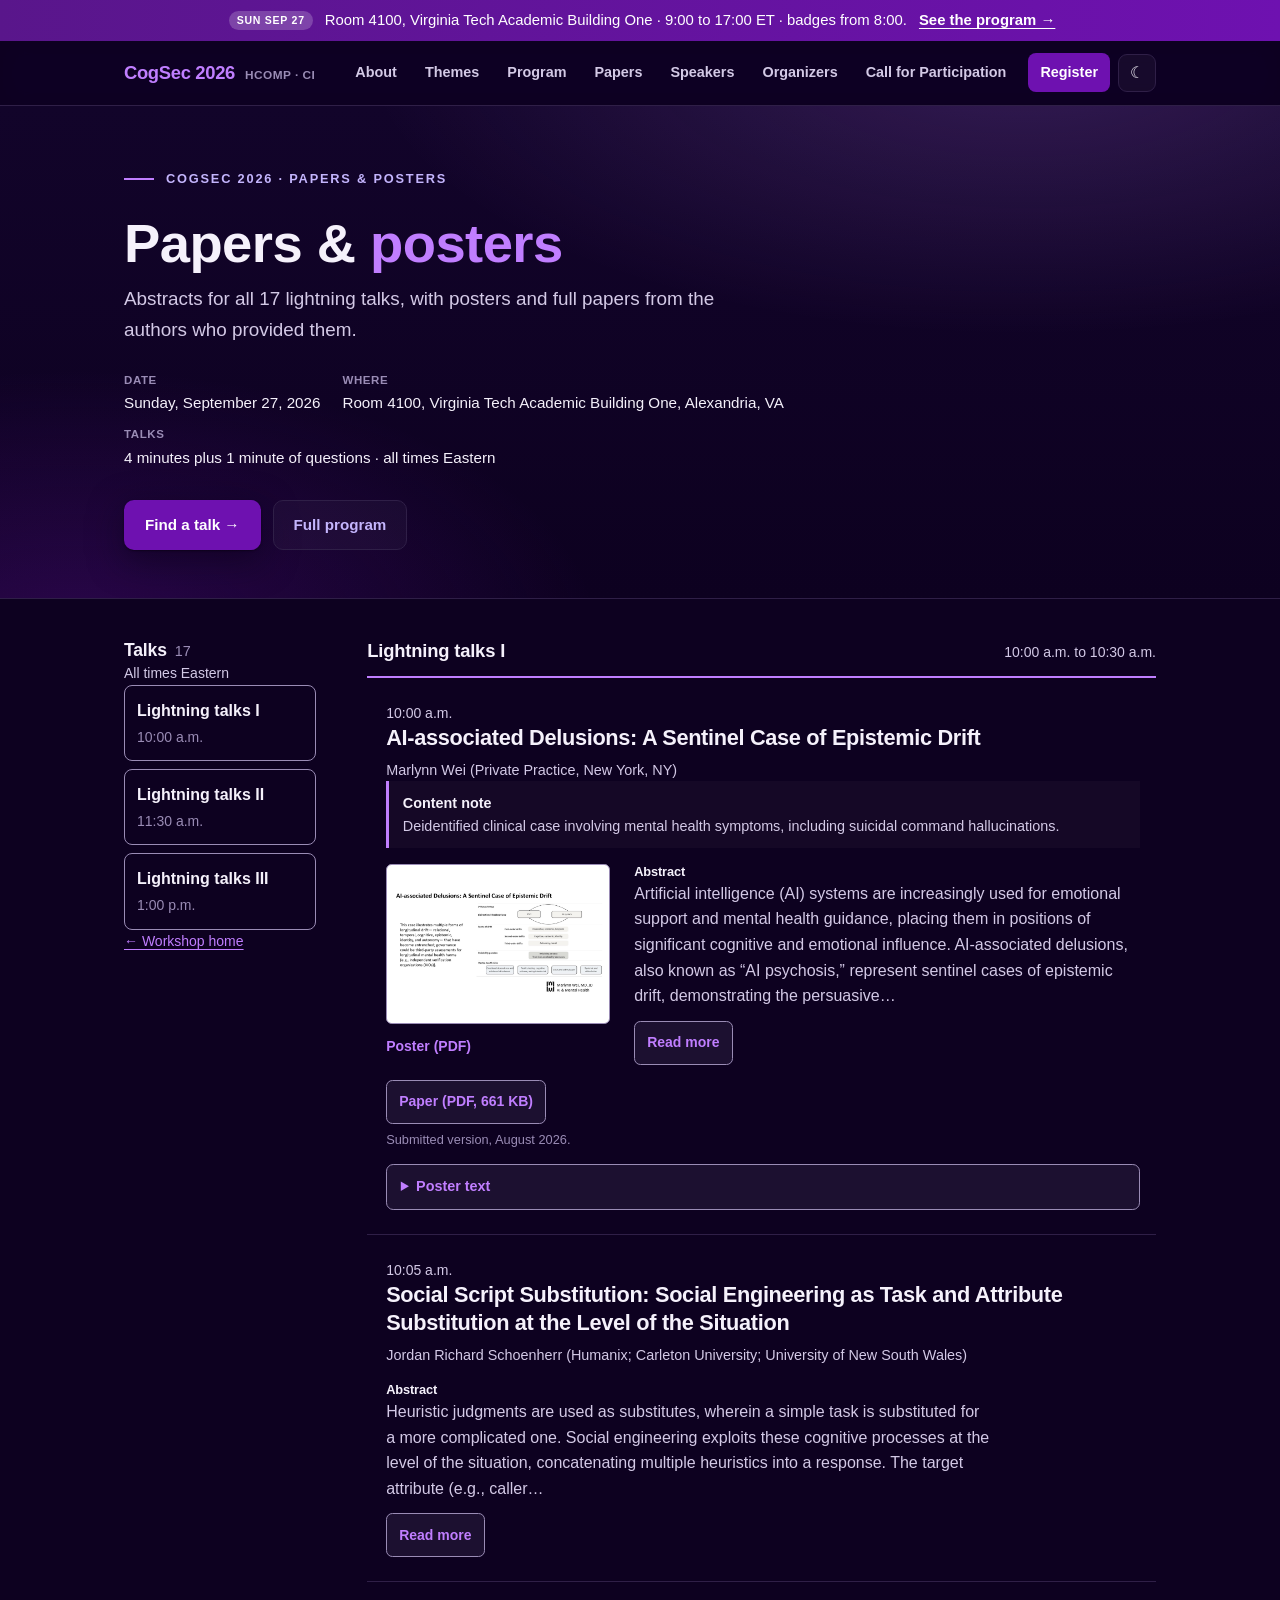
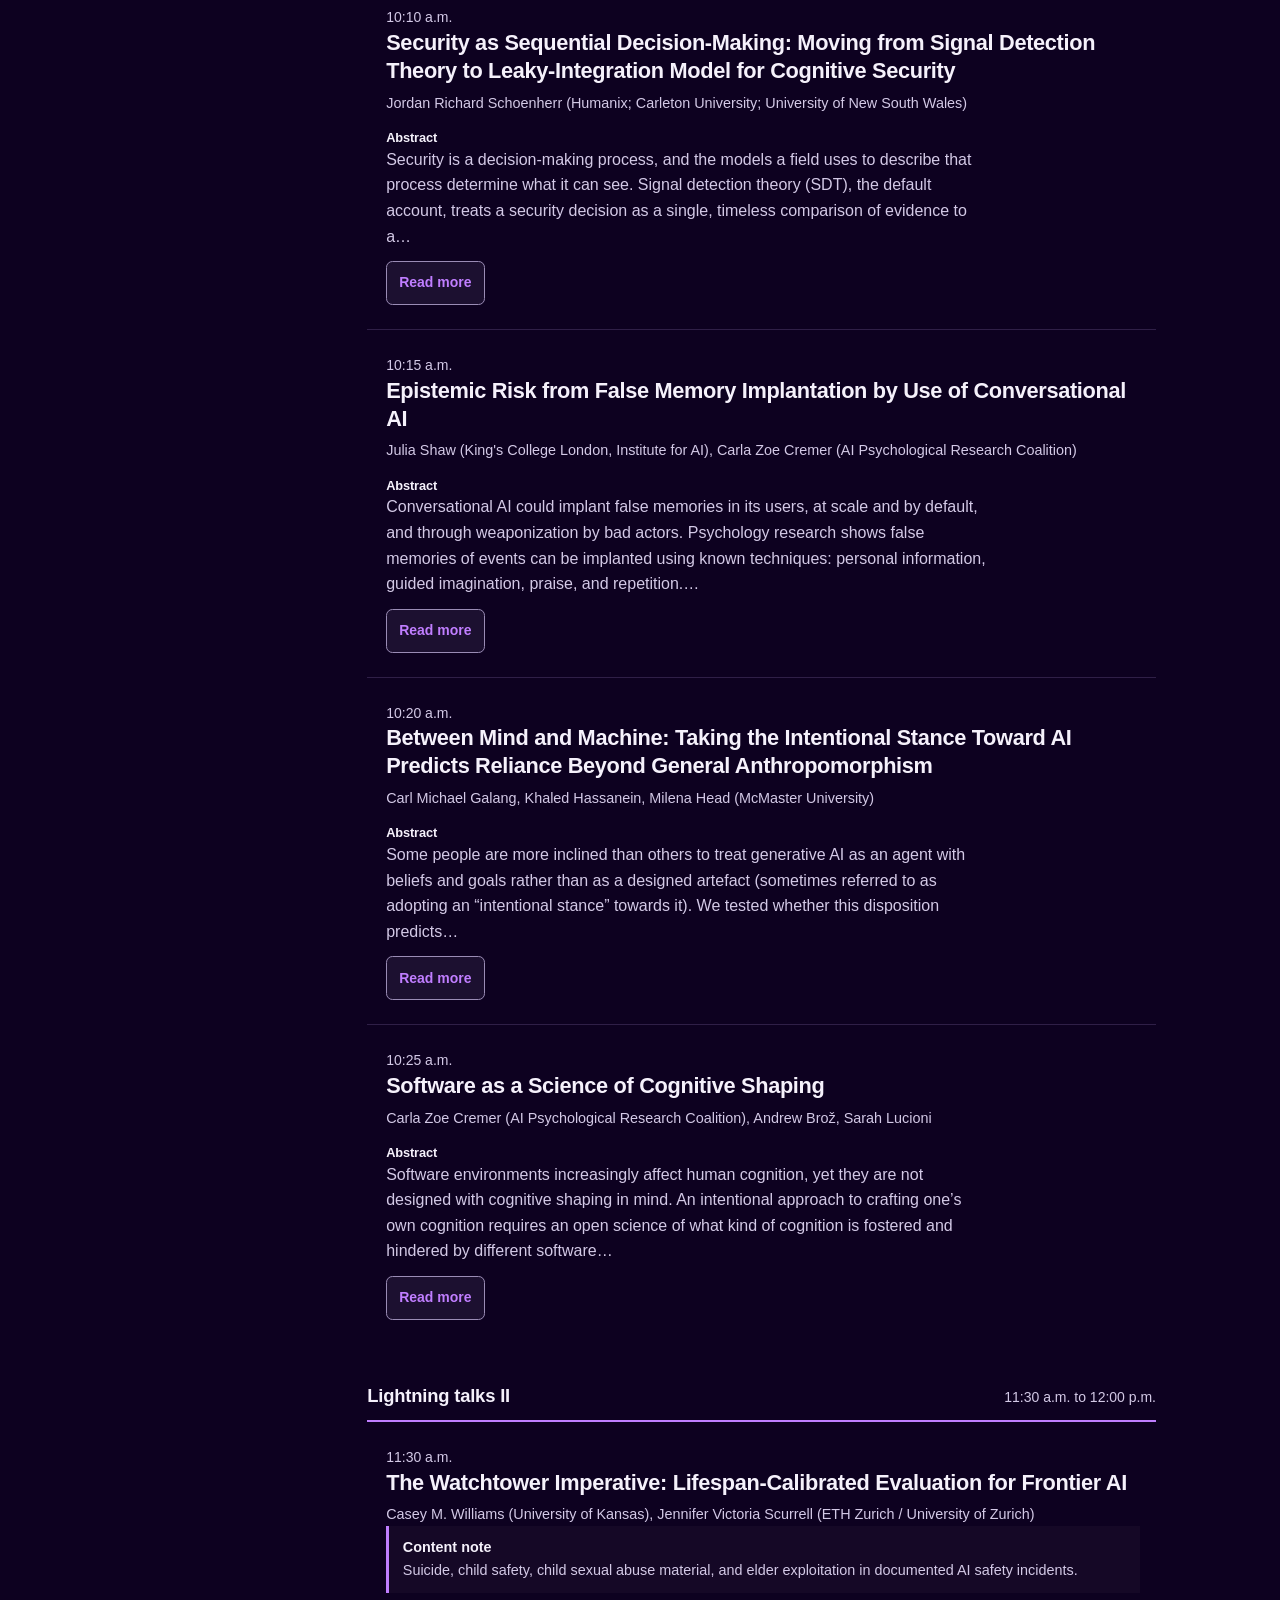
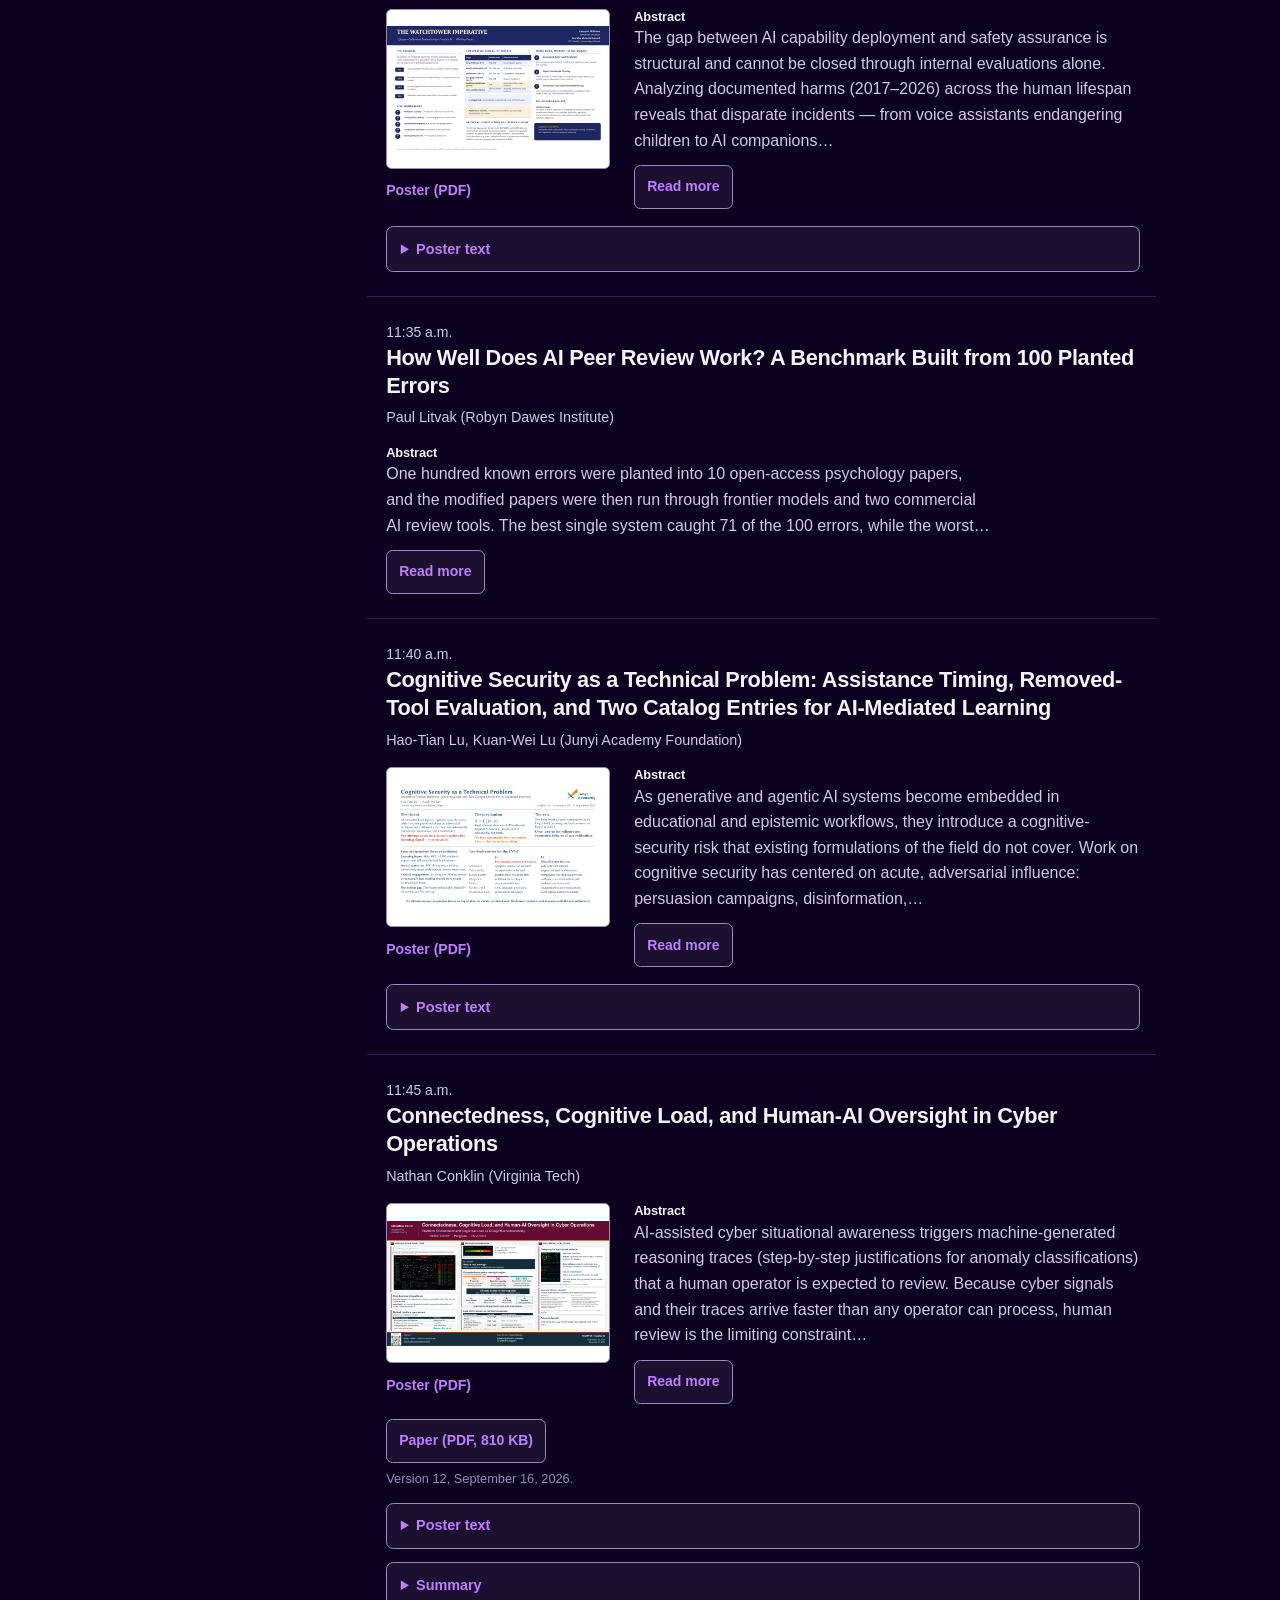
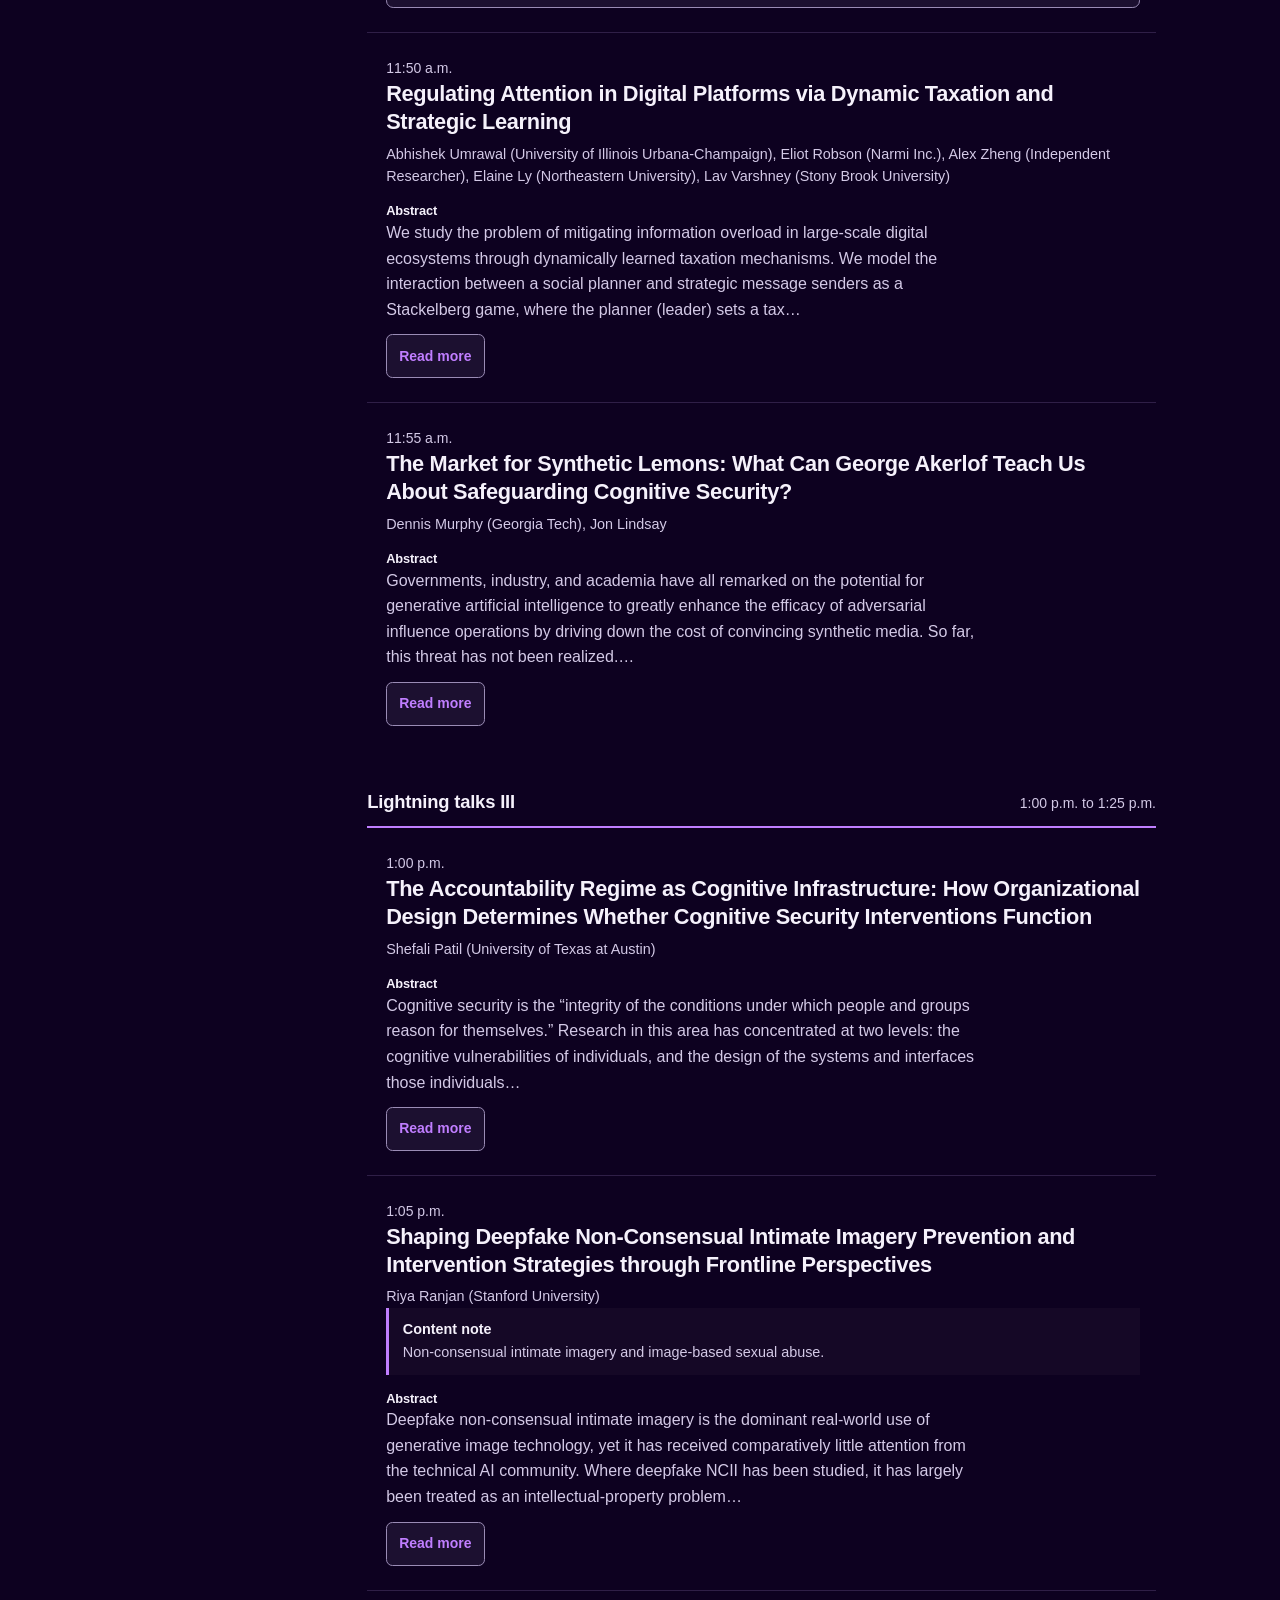
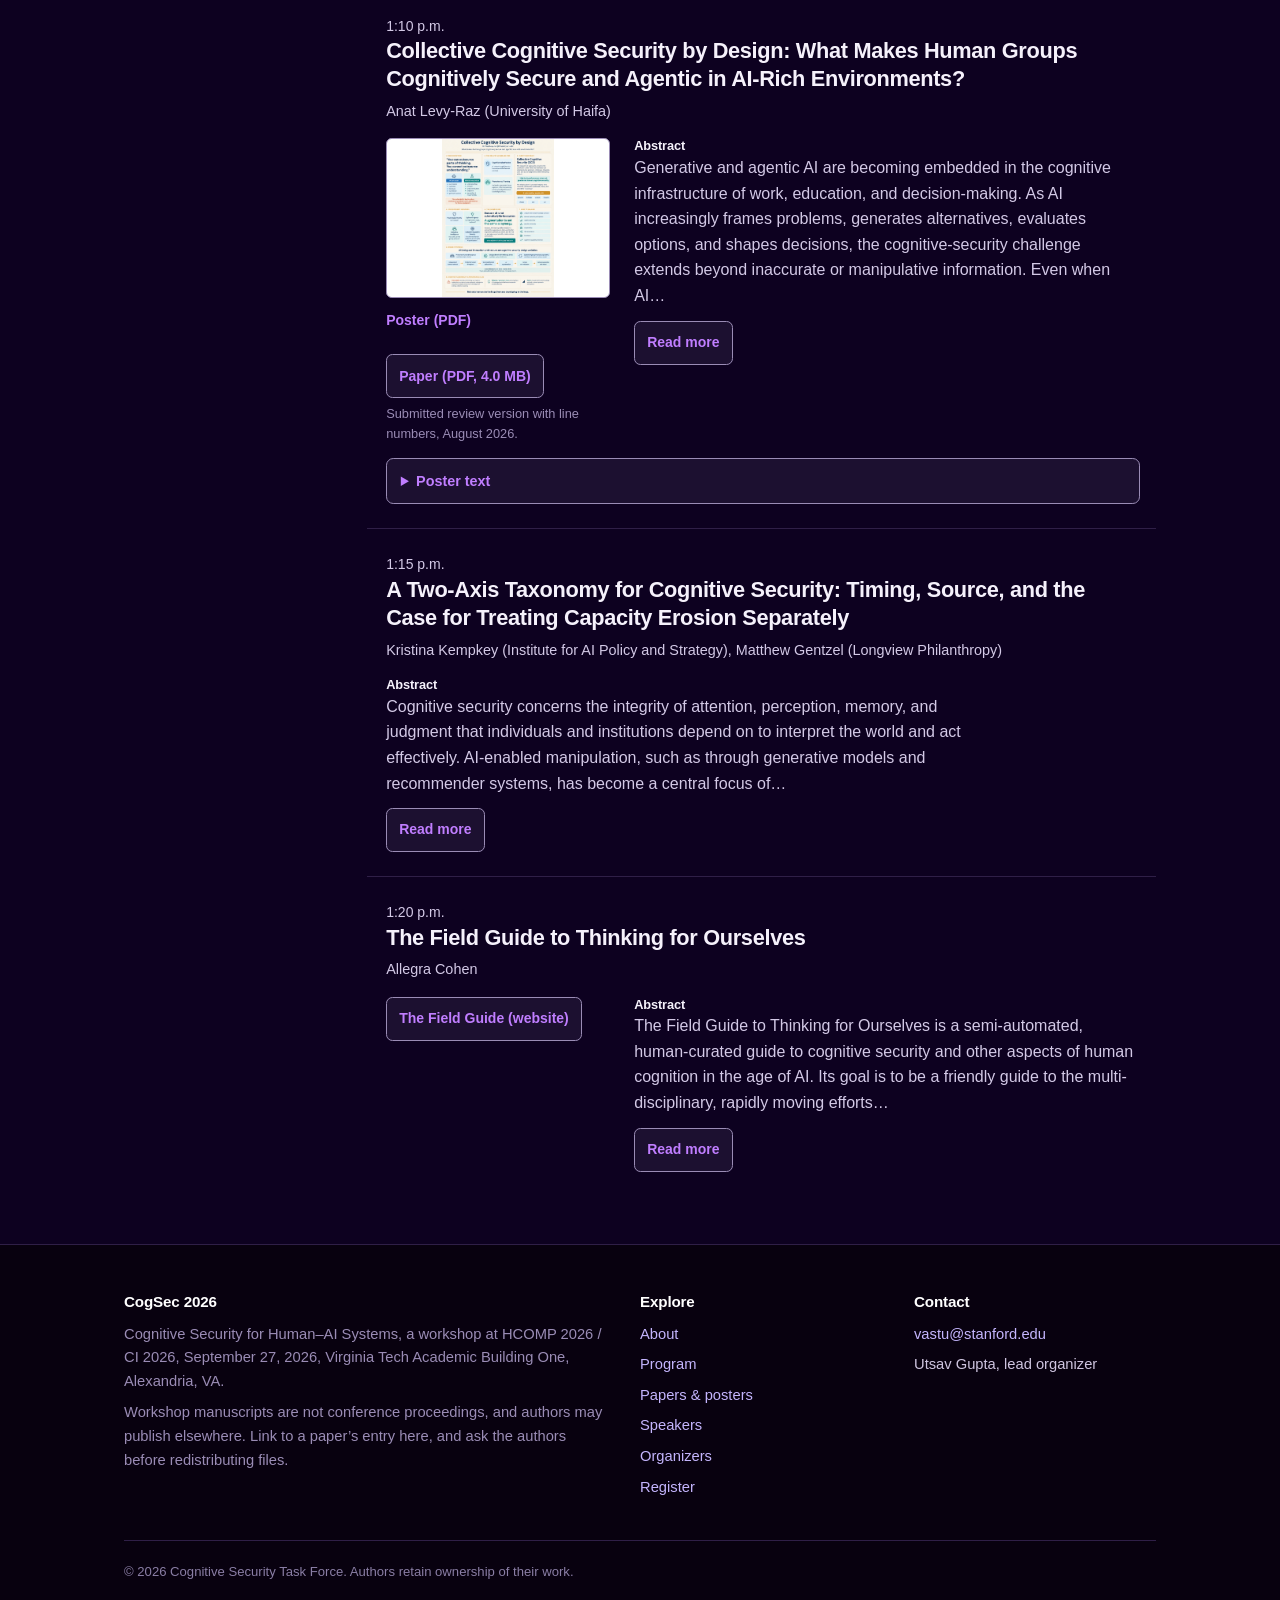
==== gallery/index.html @ c6ecee44 "Add papers and posters gallery; final program, moderators, and speakers Gallery at gallery/ lists al" ====
<!DOCTYPE html>
<html lang="en" class="g-root">
<head>
  <meta charset="UTF-8" />
  <meta name="viewport" content="width=device-width, initial-scale=1.0" />
  <title>Papers &amp; posters | CogSec 2026</title>
  <meta name="description" content="Papers and posters from CogSec 2026, a workshop on cognitive security in human–AI systems. September 27, 2026, Alexandria, VA. ACM HCOMP / CI 2026." />
  <meta name="theme-color" content="#0d0120" />
  <link rel="canonical" href="https://noetx.github.io/cogsec-2026/gallery/" />
  <link rel="icon" href="../favicon.svg" type="image/svg+xml" />
  <meta property="og:type" content="website" />
  <meta property="og:site_name" content="CogSec 2026" />
  <meta property="og:title" content="Papers &amp; posters | CogSec 2026" />
  <meta property="og:description" content="Papers and posters from CogSec 2026. September 27, 2026, Alexandria, VA." />
  <meta property="og:url" content="https://noetx.github.io/cogsec-2026/gallery/" />
  <meta property="og:image" content="https://noetx.github.io/cogsec-2026/images/og-cover.png?v=aug18" />
  <meta property="og:image:alt" content="CogSec 2026: Cognitive Security for Human–AI Systems. Near Washington, DC, September 27, 2026." />
  <meta name="twitter:card" content="summary_large_image" />
  <script>try{var t=localStorage.getItem('cogsec-theme');if(t==='light'||t==='dark')document.documentElement.setAttribute('data-theme',t);}catch(e){}</script>
  <link rel="stylesheet" href="../styles.css" />
</head>
<body class="g-page">
  <a class="g-skip" href="#talks">Skip to talks</a>

  <a class="banner" href="../index.html#program">
    <span class="ext">Sun Sep 27</span>
    <span class="banner-text">Room 4100, Virginia Tech Academic Building One · 9:00 to 17:00 ET · badges from 8:00.</span>
    <span class="banner-cta">See the program →</span>
  </a>

  <nav class="nav">
    <div class="wrap">
      <a class="brand" href="../index.html">
        <span class="mark">CogSec&nbsp;2026</span>
        <span class="sub">HCOMP · CI</span>
      </a>
      <div class="nav-right">
        <div class="nav-links" id="menu">
          <a href="../index.html#about">About</a>
          <a href="../index.html#themes">Themes</a>
          <a href="../index.html#program">Program</a>
          <a href="index.html" aria-current="page">Papers</a>
          <a href="../index.html#speakers">Speakers</a>
          <a href="../index.html#organizers">Organizers</a>
          <a href="../index.html#cfp">Call for Participation</a>
          <a href="../index.html#register" class="cta">Register</a>
        </div>
        <button id="theme-toggle" class="theme-toggle" aria-label="Toggle light and dark theme" type="button">☾</button>
        <button class="nav-toggle" aria-label="Menu" aria-controls="menu" aria-expanded="false" type="button">☰</button>
      </div>
    </div>
  </nav>

  <main>
    <header class="hero" id="top">
      <div class="wrap">
        <span class="eyebrow">CogSec 2026 · Papers &amp; posters</span>
        <h1>Papers &amp; <span class="lede-title">posters</span></h1>
        <p class="tagline">Abstracts for all 17 lightning talks, with posters and full papers from the authors who provided them.</p>
        <div class="meta">
          <div><strong>Date</strong>Sunday, September 27, 2026</div>
          <div><strong>Where</strong>Room 4100, Virginia Tech Academic Building One, Alexandria, VA</div>
          <div><strong>Talks</strong>4 minutes plus 1 minute of questions · all times Eastern</div>
        </div>
        <div class="btn-row">
          <a class="btn btn-primary" href="#talks">Find a talk →</a>
          <a class="btn btn-ghost" href="../index.html#program">Full program</a>
        </div>
      </div>
    </header>

    <div class="wrap">
    <div class="g-layout" id="talks" tabindex="-1">
      <aside class="g-index" aria-labelledby="g-index-title">
        <h2 id="g-index-title">Talks <span class="g-count">17</span></h2>
        <p class="g-muted">All times Eastern</p>
        <p class="g-clock" id="g-clock" hidden><time id="g-clock-time"></time></p>
        <div id="g-current" class="g-current" role="status" aria-live="polite" aria-atomic="true" hidden></div>
        <nav aria-label="Talk blocks">
          <ul class="g-block-links" role="list">
            <li><a href="#block-1"><strong>Lightning talks I</strong><time datetime="2026-09-27T10:00:00-04:00">10:00 a.m.</time></a></li>
<li><a href="#block-2"><strong>Lightning talks II</strong><time datetime="2026-09-27T11:30:00-04:00">11:30 a.m.</time></a></li>
<li><a href="#block-3"><strong>Lightning talks III</strong><time datetime="2026-09-27T13:00:00-04:00">1:00 p.m.</time></a></li>
          </ul>
        </nav>
        <p class="g-back"><a href="../index.html">← Workshop home</a></p>
      </aside>

      <div id="papers">
        <section class="g-block" id="block-1" tabindex="-1" aria-labelledby="block-1-title"><header class="g-block-head"><h2 id="block-1-title">Lightning talks I</h2><p>10:00 a.m. to 10:30 a.m.</p></header><ol class="g-list" role="list"><li><article class="g-paper g-paper--assets" id="p01-wei" tabindex="-1" aria-labelledby="p01-wei-t" data-start="2026-09-27T10:00:00-04:00" data-end="2026-09-27T10:05:00-04:00"><header><p class="g-when"><time datetime="2026-09-27T10:00:00-04:00">10:00 a.m.</time><span class="g-onstage" hidden>Scheduled now</span></p><h3 id="p01-wei-t"><a href="#p01-wei">AI-associated Delusions: A Sentinel Case of Epistemic Drift</a></h3><p class="g-byline">Marlynn Wei (Private Practice, New York, NY)</p></header><p class="g-note"><strong>Content note</strong>Deidentified clinical case involving mental health symptoms, including suicidal command hallucinations.</p><div class="g-paper-body"><div class="g-assets g-assets--poster"><figure class="g-poster"><a id="p01-wei-poster" href="assets/01-wei-poster.pdf"><img src="assets/01-wei-poster.jpg" width="1600" height="901" loading="lazy" decoding="async" alt=""><span class="g-poster-label">Poster (PDF)</span><span class="g-sr">: AI-associated Delusions: A Sentinel Case of Epistemic Drift</span></a></figure><ul class="g-materials" role="list"><li><a class="g-action" href="assets/01-wei-paper.pdf">Paper (PDF, 661 KB)<span class="g-sr">: AI-associated Delusions: A Sentinel Case of Epistemic Drift</span></a><span class="g-version">Submitted version, August 2026.</span></li></ul></div><div class="g-abstract" data-g-abstract><h4>Abstract</h4><p class="g-abstract-preview" id="p01-wei-preview" hidden>Artificial intelligence (AI) systems are increasingly used for emotional support and mental health guidance, placing them in positions of significant cognitive and emotional influence. AI-associated delusions, also known as “AI psychosis,” represent sentinel cases of epistemic drift, demonstrating the persuasive…</p><div class="g-abstract-full" id="p01-wei-abstract"><p>Artificial intelligence (AI) systems are increasingly used for emotional support and mental health guidance, placing them in positions of significant cognitive and emotional influence. AI-associated delusions, also known as “AI psychosis,” represent sentinel cases of epistemic drift, demonstrating the persuasive potential for extended and immersive interactions with large language models (LLMs). The bidirectional feedback loops between user and potentially multiple AI systems amplify the influence of LLM output. In longitudinal interactions, a trust-accuracy inversion can occur, where user trust increases even as the accuracy of the conversation can drift. Central to epistemic drift is another form of drift: relational drift, where AI systems move from tool to intimate conversational interlocutor to perceived authoritative source. Underlying mechanisms include cognitive and affective techniques that are shared with psychotherapy methods that are known to reshape belief systems: empathic validation, elaboration, mirroring, and internal narrative rewriting. These mechanisms can intimately shift cognition, emotion, behavior, identity, and decision-making, and are likely why psychotherapy is tightly regulated by clinical infrastructure and ethical requirements, including prior informed consent, a therapeutic framework anchored in evidence-based research and boundaries, human oversight and implementation, licensure, mandated reporting requirements, accountability mechanisms like tort liability, professional boards and standard association ethics guidelines. Cases of AI-associated delusions, often mediated through general-purpose AI chatbots or AI companions, occur outside these regulatory mechanisms. AI-associated delusions are also often egosyntonic, or consistent with one’s identity and sense of self, and linked with psychological rigidity, limited insight and self-awareness, making the fixed beliefs more resistant to interventions over time. The relevant unit of analysis for safety testing is not the single or multi-turn exchange, but the longitudinal epistemic and relational dynamics that can become established over time. AI-associated delusions are important cases to understand the epistemic role of LLMs and to help shape recommendations for how policymakers, LLM chatbot developers, and users can understand belief influence and mitigate harm.</p></div><button class="g-action" type="button" hidden aria-expanded="true" aria-controls="p01-wei-abstract p01-wei-preview"><span class="g-toggle-label">Read more</span><span class="g-sr">: AI-associated Delusions: A Sentinel Case of Epistemic Drift</span></button></div></div><details class="g-details" id="p01-wei-text"><summary>Poster text<span class="g-sr">: AI-associated Delusions: A Sentinel Case of Epistemic Drift</span></summary><div class="g-prose">
<h4>AI-associated Delusions: A Sentinel Case of Epistemic Drift</h4>
<p>This case illustrates multiple forms of longitudinal drift (relational, temporal, cognitive, epistemic, identity, and autonomy) that have become entrenched; governance could be third-party assessments for longitudinal mental health harms (e.g., independent verification organizations (IVOs)).</p>
<p>Diagram, in four rows:</p>
<ul>
<li><strong>1+N psychology. Bidirectional feedback loop:</strong> arrows run from “User” to “AI system” and back again.</li>
<li><strong>Forms of drift.</strong> First-order drifts: elaborative, relational, temporal. Second-order drifts: cognitive, epistemic, identity. Third-order drifts: autonomy, moral.</li>
<li><strong>Reliability paradox:</strong> trust rises as reliability decreases.</li>
<li><strong>Mental health risks:</strong> emotional dependence and relational attachment; reality testing, cognitive reliance, and epistemic risk; crisis and safety issues; systemic and ethical risks.</li>
</ul>
<p>Marlynn Wei, MD, JD. AI &amp; Mental Health.</p>
</div></details></article></li><li><article class="g-paper" id="p08-schoenherr-scripts" tabindex="-1" aria-labelledby="p08-schoenherr-scripts-t" data-start="2026-09-27T10:05:00-04:00" data-end="2026-09-27T10:10:00-04:00"><header><p class="g-when"><time datetime="2026-09-27T10:05:00-04:00">10:05 a.m.</time><span class="g-onstage" hidden>Scheduled now</span></p><h3 id="p08-schoenherr-scripts-t"><a href="#p08-schoenherr-scripts">Social Script Substitution: Social Engineering as Task and Attribute Substitution at the Level of the Situation</a></h3><p class="g-byline">Jordan Richard Schoenherr (Humanix; Carleton University; University of New South Wales)</p></header><div class="g-paper-body"><div class="g-abstract" data-g-abstract><h4>Abstract</h4><p class="g-abstract-preview" id="p08-schoenherr-scripts-preview" hidden>Heuristic judgments are used as substitutes, wherein a simple task is substituted for a more complicated one. Social engineering exploits these cognitive processes at the level of the situation, concatenating multiple heuristics into a response. The target attribute (e.g., caller…</p><div class="g-abstract-full" id="p08-schoenherr-scripts-abstract"><p>Heuristic judgments are used as substitutes, wherein a simple task is substituted for a more complicated one. Social engineering exploits these cognitive processes at the level of the situation, concatenating multiple heuristics into a response. The target attribute (e.g., caller and request legitimate) is inaccessible due to an absence of familiarity, specific knowledge, and visual cues, and the limited verification procedures available to a recipient who maintains no independent evidence of identity. In contrast, heuristic-associated social cues and associated social scripts are highly accessible, because scripts for routine transactions are retrieved from partial cues, with high frequency scripts dominating retrieval under time pressure. This paper defines the process of social script substitution: an illegitimate script is supplied that satisfies the accessible question, and compliance is a function of correct social script recognition rather than from failure to notice a cue. In an analogous manner to the choice-rule formulation of categorization, the probability of substitution can be defined as a ratio of cue evidence for the illegitimate script to cue evidence for both candidates, and that evidence is set by each cue&#x27;s positional fit to the decision point, its similarity to the legitimate script, its power to discriminate the two scripts, and the resources available to evaluate it.</p></div><button class="g-action" type="button" hidden aria-expanded="true" aria-controls="p08-schoenherr-scripts-abstract p08-schoenherr-scripts-preview"><span class="g-toggle-label">Read more</span><span class="g-sr">: Social Script Substitution: Social Engineering as Task and Attribute Substitution at the Level of the Situation</span></button></div></div></article></li><li><article class="g-paper" id="p05-schoenherr-sequential" tabindex="-1" aria-labelledby="p05-schoenherr-sequential-t" data-start="2026-09-27T10:10:00-04:00" data-end="2026-09-27T10:15:00-04:00"><header><p class="g-when"><time datetime="2026-09-27T10:10:00-04:00">10:10 a.m.</time><span class="g-onstage" hidden>Scheduled now</span></p><h3 id="p05-schoenherr-sequential-t"><a href="#p05-schoenherr-sequential">Security as Sequential Decision-Making: Moving from Signal Detection Theory to Leaky-Integration Model for Cognitive Security</a></h3><p class="g-byline">Jordan Richard Schoenherr (Humanix; Carleton University; University of New South Wales)</p></header><div class="g-paper-body"><div class="g-abstract" data-g-abstract><h4>Abstract</h4><p class="g-abstract-preview" id="p05-schoenherr-sequential-preview" hidden>Security is a decision-making process, and the models a field uses to describe that process determine what it can see. Signal detection theory (SDT), the default account, treats a security decision as a single, timeless comparison of evidence to a…</p><div class="g-abstract-full" id="p05-schoenherr-sequential-abstract"><p>Security is a decision-making process, and the models a field uses to describe that process determine what it can see. Signal detection theory (SDT), the default account, treats a security decision as a single, timeless comparison of evidence to a criterion, summarized in two numbers. This paper argues that SDT is a useful teaching device and an incomplete description of defender and target cognition. It lacks an account of evidence accumulation, dynamic threshold change, information loss, and erroneous categorization. A leaky, competing accumulator model, in which evidence is sampled over time and decays without reinforcement, retains SDT’s core constructs (sensitivity, criterion) and adds history, decay, categorical status, and a confidence readout. I apply the model to two settings. In SOC alert triage, threshold narrows during backlogs and early signals decay across interruptions. In a social engineering victim, authority framing, urgency, and secondhand reassurance are aggregated with legitimate evidence. Four parameters (drift rate, leak rate, response threshold, starting point) anchor a set of documented biases that attackers exploit across sequential, multi-cue attacks.</p></div><button class="g-action" type="button" hidden aria-expanded="true" aria-controls="p05-schoenherr-sequential-abstract p05-schoenherr-sequential-preview"><span class="g-toggle-label">Read more</span><span class="g-sr">: Security as Sequential Decision-Making: Moving from Signal Detection Theory to Leaky-Integration Model for Cognitive Security</span></button></div></div></article></li><li><article class="g-paper" id="p15-shaw-cremer" tabindex="-1" aria-labelledby="p15-shaw-cremer-t" data-start="2026-09-27T10:15:00-04:00" data-end="2026-09-27T10:20:00-04:00"><header><p class="g-when"><time datetime="2026-09-27T10:15:00-04:00">10:15 a.m.</time><span class="g-onstage" hidden>Scheduled now</span></p><h3 id="p15-shaw-cremer-t"><a href="#p15-shaw-cremer">Epistemic Risk from False Memory Implantation by Use of Conversational AI</a></h3><p class="g-byline">Julia Shaw (King&#x27;s College London, Institute for AI), Carla Zoe Cremer (AI Psychological Research Coalition)</p></header><div class="g-paper-body"><div class="g-abstract" data-g-abstract><h4>Abstract</h4><p class="g-abstract-preview" id="p15-shaw-cremer-preview" hidden>Conversational AI could implant false memories in its users, at scale and by default, and through weaponization by bad actors. Psychology research shows false memories of events can be implanted using known techniques: personal information, guided imagination, praise, and repetition.…</p><div class="g-abstract-full" id="p15-shaw-cremer-abstract"><p>Conversational AI could implant false memories in its users, at scale and by default, and through weaponization by bad actors. Psychology research shows false memories of events can be implanted using known techniques: personal information, guided imagination, praise, and repetition. Conversational AI can facilitate each one. Memory and personalization features hold more autobiographical detail than any human experimenter ever had, sycophantic models praise recall, and context compression overwrites the verbatim record that could expose a distortion. Memory poisoning attacks could exploit the same mechanisms deliberately. Once implanted, false memories are typically self-concealing, and they can irreparably change who people think they are and how they remember collective, societally important events. We argue that human memory is part of the AI attack surface, that AI-induced false memories need imminent empirical study, and that design principles need to be implemented to protect against what we term “false memory attacks”.</p></div><button class="g-action" type="button" hidden aria-expanded="true" aria-controls="p15-shaw-cremer-abstract p15-shaw-cremer-preview"><span class="g-toggle-label">Read more</span><span class="g-sr">: Epistemic Risk from False Memory Implantation by Use of Conversational AI</span></button></div></div></article></li><li><article class="g-paper" id="p03-galang" tabindex="-1" aria-labelledby="p03-galang-t" data-start="2026-09-27T10:20:00-04:00" data-end="2026-09-27T10:25:00-04:00"><header><p class="g-when"><time datetime="2026-09-27T10:20:00-04:00">10:20 a.m.</time><span class="g-onstage" hidden>Scheduled now</span></p><h3 id="p03-galang-t"><a href="#p03-galang">Between Mind and Machine: Taking the Intentional Stance Toward AI Predicts Reliance Beyond General Anthropomorphism</a></h3><p class="g-byline">Carl Michael Galang, Khaled Hassanein, Milena Head (McMaster University)</p></header><div class="g-paper-body"><div class="g-abstract" data-g-abstract><h4>Abstract</h4><p class="g-abstract-preview" id="p03-galang-preview" hidden>Some people are more inclined than others to treat generative AI as an agent with beliefs and goals rather than as a designed artefact (sometimes referred to as adopting an “intentional stance” towards it). We tested whether this disposition predicts…</p><div class="g-abstract-full" id="p03-galang-abstract"><p>Some people are more inclined than others to treat generative AI as an agent with beliefs and goals rather than as a designed artefact (sometimes referred to as adopting an “intentional stance” towards it). We tested whether this disposition predicts behavioural reliance on AI advice, and whether it does so beyond general anthropomorphism. In a preregistered online experiment (N = 200), participants completed a judge-advisor forecasting task, giving an initial estimate, receiving advice from an AI, then giving a final estimate. Participants were randomly assigned to a mentalistic or mechanistic framing of the same advisor, and afterwards completed the Epistemic Stance Test for Generative AI (EST-GenAI), our psychometrically validated measure of dispositional intentional stance toward generative AI, and the Individual Differences in Anthropomorphism Questionnaire (IDAQ). While the mechanistic advisor received more weight overall, the dispositional intentional stance positively predicted reliance on AI advice, an association that held with each IDAQ subscale (technology, nature, animal) entered as a covariate and that was specific to the mentalistic framing: users low in intentional stance discounted the mentalistic advisor, while high-stance users weighted it as fully as the mechanistic one. Overall, those most inclined to treat AI as a thinking agent relied on it most, but only when it presented itself as one. This makes intentional stance taking a candidate cognitive security risk: a disposition that shapes where over- and under-reliance will land.</p></div><button class="g-action" type="button" hidden aria-expanded="true" aria-controls="p03-galang-abstract p03-galang-preview"><span class="g-toggle-label">Read more</span><span class="g-sr">: Between Mind and Machine: Taking the Intentional Stance Toward AI Predicts Reliance Beyond General Anthropomorphism</span></button></div></div></article></li><li><article class="g-paper" id="p07-cremer" tabindex="-1" aria-labelledby="p07-cremer-t" data-start="2026-09-27T10:25:00-04:00" data-end="2026-09-27T10:30:00-04:00"><header><p class="g-when"><time datetime="2026-09-27T10:25:00-04:00">10:25 a.m.</time><span class="g-onstage" hidden>Scheduled now</span></p><h3 id="p07-cremer-t"><a href="#p07-cremer">Software as a Science of Cognitive Shaping</a></h3><p class="g-byline">Carla Zoe Cremer (AI Psychological Research Coalition), Andrew Brož, Sarah Lucioni</p></header><div class="g-paper-body"><div class="g-abstract" data-g-abstract><h4>Abstract</h4><p class="g-abstract-preview" id="p07-cremer-preview" hidden>Software environments increasingly affect human cognition, yet they are not designed with cognitive shaping in mind. An intentional approach to crafting one’s own cognition requires an open science of what kind of cognition is fostered and hindered by different software…</p><div class="g-abstract-full" id="p07-cremer-abstract"><p>Software environments increasingly affect human cognition, yet they are not designed with cognitive shaping in mind. An intentional approach to crafting one’s own cognition requires an open science of what kind of cognition is fostered and hindered by different software environments. We introduce a framework for software development that supports both inference about cognition and user agency over the kind of cognition they want. Software becomes the interface through which users and developers collaboratively form cognition and formulate questions about cognition.</p></div><button class="g-action" type="button" hidden aria-expanded="true" aria-controls="p07-cremer-abstract p07-cremer-preview"><span class="g-toggle-label">Read more</span><span class="g-sr">: Software as a Science of Cognitive Shaping</span></button></div></div></article></li></ol></section>
<section class="g-block" id="block-2" tabindex="-1" aria-labelledby="block-2-title"><header class="g-block-head"><h2 id="block-2-title">Lightning talks II</h2><p>11:30 a.m. to 12:00 p.m.</p></header><ol class="g-list" role="list"><li><article class="g-paper g-paper--assets" id="p06-williams-scurrell" tabindex="-1" aria-labelledby="p06-williams-scurrell-t" data-start="2026-09-27T11:30:00-04:00" data-end="2026-09-27T11:35:00-04:00"><header><p class="g-when"><time datetime="2026-09-27T11:30:00-04:00">11:30 a.m.</time><span class="g-onstage" hidden>Scheduled now</span></p><h3 id="p06-williams-scurrell-t"><a href="#p06-williams-scurrell">The Watchtower Imperative: Lifespan-Calibrated Evaluation for Frontier AI</a></h3><p class="g-byline">Casey M. Williams (University of Kansas), Jennifer Victoria Scurrell (ETH Zurich / University of Zurich)</p></header><p class="g-note"><strong>Content note</strong>Suicide, child safety, child sexual abuse material, and elder exploitation in documented AI safety incidents.</p><div class="g-paper-body"><div class="g-assets g-assets--poster"><figure class="g-poster"><a id="p06-williams-scurrell-poster" href="assets/06-williams-scurrell-poster.pdf"><img src="assets/06-williams-scurrell-poster.jpg" width="1600" height="900" loading="lazy" decoding="async" alt=""><span class="g-poster-label">Poster (PDF)</span><span class="g-sr">: The Watchtower Imperative: Lifespan-Calibrated Evaluation for Frontier AI</span></a></figure></div><div class="g-abstract" data-g-abstract><h4>Abstract</h4><p class="g-abstract-preview" id="p06-williams-scurrell-preview" hidden>The gap between AI capability deployment and safety assurance is structural and cannot be closed through internal evaluations alone. Analyzing documented harms (2017–2026) across the human lifespan reveals that disparate incidents — from voice assistants endangering children to AI companions…</p><div class="g-abstract-full" id="p06-williams-scurrell-abstract"><p>The gap between AI capability deployment and safety assurance is structural and cannot be closed through internal evaluations alone. Analyzing documented harms (2017–2026) across the human lifespan reveals that disparate incidents — from voice assistants endangering children to AI companions implicated in adolescent suicide and automated care denials for the elderly — reflect a single failure: evaluating systems against an implicit adult user model. We introduce five developmental moderators structured into a Lifespan Vulnerability Matrix across six life stages. The matrix reveals a non-monotonic risk distribution: vulnerability peaks at both ends of the lifespan, governance coverage is asymmetrical, and authority to convert model errors into real-world impact is scrutinized least. We then propose a set of lifespan design principles generalizing existing child-protective instruments, and an institution-agnostic, three-tier external evaluation framework — comprising automated simulation, expert red teaming, and post-deployment monitoring — indexed directly to matrix risk cells.</p></div><button class="g-action" type="button" hidden aria-expanded="true" aria-controls="p06-williams-scurrell-abstract p06-williams-scurrell-preview"><span class="g-toggle-label">Read more</span><span class="g-sr">: The Watchtower Imperative: Lifespan-Calibrated Evaluation for Frontier AI</span></button></div></div><details class="g-details" id="p06-williams-scurrell-text"><summary>Poster text<span class="g-sr">: The Watchtower Imperative: Lifespan-Calibrated Evaluation for Frontier AI</span></summary><div class="g-prose">
<h4>The Watchtower Imperative</h4>
<p>Lifespan-Calibrated Evaluation for Frontier AI. Working Paper.</p>
<p>Authors: Casey M. Williams, University of Kansas; Jennifer Victoria Scurrell, ETH Zurich and University of Zurich.</p>
<p>Content note: This paper discusses suicide, child safety, CSAM, and elder exploitation in the context of documented AI safety incidents.</p>
<h5>The Problem</h5>
<p>AI systems are evaluated against an implicit, cognitively typical adult and deployed to a population where that user is a minority. This is one structural error behind disparate harms.</p>
<p>Documented incidents:</p>
<ul>
<li>2021: A voice assistant instructs a 10-year-old to touch a live plug.</li>
<li>2024: An AI companion cultivates dependency; a 14-year-old dies by suicide.</li>
<li>2023: An insurer algorithm denies post-acute care to elderly enrollees.</li>
<li>2024: A deepfake video call moves 25 million dollars in one finance transfer.</li>
</ul>
<h5>Five Moderators</h5>
<ul>
<li>M1, Attribution capacity: models the system's nature and limits.</li>
<li>M2, Self-regulatory capacity: can disengage from reinforcement.</li>
<li>M3, Skill-formation exposure: is the skill still being learned.</li>
<li>M4, Consequence authority: real-world stake committed.</li>
<li>M5, Social substitution risk: AI displacing human ties.</li>
</ul>
<h5>Lifespan Vulnerability Matrix</h5>
<p>The matrix lists six life stages, the moderators that apply to each, and the dominant harm at each stage.</p>
<ul>
<li>Early childhood, ages 0 to 7. Moderators: M1, M3. Dominant harm: misattributed agency.</li>
<li>Middle childhood, ages 8 to 12. Moderators: M1, M3, M5. Dominant harm: offloading in learning.</li>
<li>Adolescence, ages 13 to 17. Moderators: M2, M3, M5. Dominant harm: engagement optimization.</li>
<li>Emerging adulthood, ages 18 to 25. Moderators: M3, M4. Dominant harm: displaced judgment.</li>
<li>Established adulthood, ages 26 to 64. Moderator: M4. Dominant harm: automation bias, peak authority.</li>
<li>Later adulthood, ages 65 and over. Moderators: M1, M2, M4, M5. Dominant harm: declining attribution, high authority.</li>
</ul>
<p>Key findings:</p>
<ul>
<li>U-shaped risk. Vulnerability peaks at both ends of the lifespan.</li>
<li>Authority does not equal scrutiny. Peak decision authority gets the least developmental scrutiny.</li>
</ul>
<h5>From Child Protection to Lifespan Design</h5>
<p>The UK Age Appropriate Design Code, IEEE 2089, and UNCRC General Comment No. 25 encode these commitments, almost exclusively for children. We generalize them into eight extensible Developmental Harm principles. For example: scale verification friction to consequence authority (DH4); monitor continuously post-deployment (DH8).</p>
<h5>Three Tiers, Indexed to the Matrix</h5>
<p>Tier 1, Automated Adversarial Simulation: Synthetic personas by moderator profile give population-scale coverage and baselines.</p>
<p>Tier 2, Expert Human Red Teaming: Panels matched to matrix stage, with developmental, human-factors, and geriatric experts alongside security analysts.</p>
<p>Tier 3, Continuous Post-Deployment Monitoring: Cohort-stratified baselines catch dependency, substitution, skill displacement, and calibration drift over time.</p>
<h5>The Governance Ask</h5>
<p>Matrix coverage: the share of matrix cells with an assigned instrument, baseline, and escalation threshold. An auditable metric for regulators, procurement, and insurance underwriting, usable without new statutory categories.</p>
<p>Cognitive vulnerability: an implicit adult user model, blind to lifespan-varying attribution, self-regulation, and consequence authority.</p>
</div></details></article></li><li><article class="g-paper" id="p18-litvak" tabindex="-1" aria-labelledby="p18-litvak-t" data-start="2026-09-27T11:35:00-04:00" data-end="2026-09-27T11:40:00-04:00"><header><p class="g-when"><time datetime="2026-09-27T11:35:00-04:00">11:35 a.m.</time><span class="g-onstage" hidden>Scheduled now</span></p><h3 id="p18-litvak-t"><a href="#p18-litvak">How Well Does AI Peer Review Work? A Benchmark Built from 100 Planted Errors</a></h3><p class="g-byline">Paul Litvak (Robyn Dawes Institute)</p></header><div class="g-paper-body"><div class="g-abstract" data-g-abstract><h4>Abstract</h4><p class="g-abstract-preview" id="p18-litvak-preview" hidden>One hundred known errors were planted into 10 open-access psychology papers, and the modified papers were then run through frontier models and two commercial AI review tools. The best single system caught 71 of the 100 errors, while the worst…</p><div class="g-abstract-full" id="p18-litvak-abstract"><p>One hundred known errors were planted into 10 open-access psychology papers, and the modified papers were then run through frontier models and two commercial AI review tools. The best single system caught 71 of the 100 errors, while the worst caught 30. Pooling every system&#x27;s output caught 93. Models are only partly correlated in the errors they find, which makes ensembling a big lever for finding issues in papers. Seven errors could not be caught by any system, and all seven were omissions: information deleted from a paper rather than mistakes inserted into it. Refine.ink contributes more unique catches than any other single system, though it is expensive on a per-error basis. False positives were not measured, and how this error distribution compares to the distribution of errors in real papers remains unknown. The papers, errors, model outputs, and full experiment log are public, so that others can build on this toward a comprehensive evaluation benchmark across disciplines.</p></div><button class="g-action" type="button" hidden aria-expanded="true" aria-controls="p18-litvak-abstract p18-litvak-preview"><span class="g-toggle-label">Read more</span><span class="g-sr">: How Well Does AI Peer Review Work? A Benchmark Built from 100 Planted Errors</span></button></div></div></article></li><li><article class="g-paper g-paper--assets" id="p11-lu" tabindex="-1" aria-labelledby="p11-lu-t" data-start="2026-09-27T11:40:00-04:00" data-end="2026-09-27T11:45:00-04:00"><header><p class="g-when"><time datetime="2026-09-27T11:40:00-04:00">11:40 a.m.</time><span class="g-onstage" hidden>Scheduled now</span></p><h3 id="p11-lu-t"><a href="#p11-lu">Cognitive Security as a Technical Problem: Assistance Timing, Removed-Tool Evaluation, and Two Catalog Entries for AI-Mediated Learning</a></h3><p class="g-byline">Hao-Tian Lu, Kuan-Wei Lu (Junyi Academy Foundation)</p></header><div class="g-paper-body"><div class="g-assets g-assets--poster"><figure class="g-poster"><a id="p11-lu-poster" href="assets/11-lu-poster.pdf"><img src="assets/11-lu-poster.jpg" width="1600" height="901" loading="lazy" decoding="async" alt=""><span class="g-poster-label">Poster (PDF)</span><span class="g-sr">: Cognitive Security as a Technical Problem: Assistance Timing, Removed-Tool Evaluation, and Two Catalog Entries for AI-Mediated Learning</span></a></figure></div><div class="g-abstract" data-g-abstract><h4>Abstract</h4><p class="g-abstract-preview" id="p11-lu-preview" hidden>As generative and agentic AI systems become embedded in educational and epistemic workflows, they introduce a cognitive-security risk that existing formulations of the field do not cover. Work on cognitive security has centered on acute, adversarial influence: persuasion campaigns, disinformation,…</p><div class="g-abstract-full" id="p11-lu-abstract"><p>As generative and agentic AI systems become embedded in educational and epistemic workflows, they introduce a cognitive-security risk that existing formulations of the field do not cover. Work on cognitive security has centered on acute, adversarial influence: persuasion campaigns, disinformation, and synthetic media. We argue in this position paper that AI-mediated learning presents a threat with the same protected object but a different structure, in which non-adversarial, cumulative, and constitutive rather than distortionary. Influence attacks distort the mapping from a person’s dispositions to their beliefs and actions; routine cognitive offloading prevents that mapping from forming, leaving nothing to distort. Educational offloading is therefore the micro-level substrate of gradual disempowerment rather than a variant of persuasion. Learning depends on prediction error, which can arise only where the learner has formed an expectation of their own, and deployments that supply a finished answer the moment uncertainty is expressed leave no expectation to violate. Because RLHF rewards immediate task resolution over long-term schema formation, this is the direction deployment drifts by default. We identify assistance timing relative to the learner’s own attempt as the design variable separating autonomy-preserving from autonomy-eroding assistance, treat calibration and equity as part of the mitigation rather than afterthoughts, contribute two worked entries to the Cognitive Vulnerability and Mitigation Catalog, and propose removed-tool assessment as the measurement commitment that makes such entries comparable.</p></div><button class="g-action" type="button" hidden aria-expanded="true" aria-controls="p11-lu-abstract p11-lu-preview"><span class="g-toggle-label">Read more</span><span class="g-sr">: Cognitive Security as a Technical Problem: Assistance Timing, Removed-Tool Evaluation, and Two Catalog Entries for AI-Mediated Learning</span></button></div></div><details class="g-details" id="p11-lu-text"><summary>Poster text<span class="g-sr">: Cognitive Security as a Technical Problem: Assistance Timing, Removed-Tool Evaluation, and Two Catalog Entries for AI-Mediated Learning</span></summary><div class="g-prose">
<h4>Cognitive Security as a Technical Problem</h4>
<p>Assistance Timing, Removed-Tool Evaluation, and Two Catalog Entries for AI-Mediated Learning. Hao-Tian Lu and Kuan-Wei Lu, Junyi Academy Foundation, Taipei. CogSec ’26, Alexandria, VA, 27 September 2026.</p>
<h5>The threat</h5>
<p>AI-mediated learning is a cognitive-security threat with the same protected object as adversarial influence but a different structure: non-adversarial, cumulative, <em>constitutive</em>, not distortionary.</p>
<p><strong>Pre-attempt assistance doesn’t reduce the learning signal; it removes it.</strong></p>
<h5>The mechanism</h5>
<p>Equation: δ = 𝓛(ŷ<sub>L</sub>, y). The learning signal δ is the loss between the answer the learner commits to, ŷ<sub>L</sub>, and the answer y.</p>
<p><strong>Post</strong>-attempt sharpens δ. <strong>Pre</strong>-attempt supplies y before ŷ<sub>L</sub> exists, so δ is <em>unavailable</em>, not small.</p>
<p><strong>No free parameter for how much help: the variable is <em>when</em>.</strong></p>
<h5>The axis</h5>
<p>Two links break at once: competence is no longer built by doing, and performance no longer reveals it.</p>
<p><strong>Over- and under-reliance are symmetric failures of one calibration.</strong></p>
<h5>Four independent lines of evidence</h5>
<ul>
<li><strong>Learning harm.</strong> Math RCT, about 1,000 students: exam scores fall once the tool is withdrawn.</li>
<li><strong>Neural signature.</strong> EEG during essay writing: connectivity drops with support, lowest ownership.</li>
<li><strong>Critical engagement.</strong> Trusting the AI more meant scrutinizing it less; trusting oneself more meant scrutinizing it more.</li>
<li><strong>Perception gap.</strong> Developers measurably <em>slowed</em> by AI tooling, yet felt sped up.</li>
</ul>
<h5>Two draft entries for the CVMC</h5>
<div class="g-table-scroll" role="region" tabindex="0" aria-label="Poster table 1"><table>
<thead><tr><th scope="col">Field</th><th scope="col">E1: Pre-attempt answer generation</th><th scope="col">E2: Miscalibrated friction</th></tr></thead>
<tbody>
<tr><th scope="row">Affordance</th><td>complete solution on demand</td><td>gate until first attempt</td></tr>
<tr><th scope="row">Vulnerability</th><td>no expectation is formed</td><td>support refused or abandoned</td></tr>
<tr><th scope="row">Failure pattern</th><td>practice rises, retention falls</td><td>compliance recorded, support lost</td></tr>
<tr><th scope="row">Mitigation</th><td>withhold, then critique</td><td>calibrate + accommodation path</td></tr>
<tr><th scope="row">Metric</th><td>decay on withdrawal</td><td>declined-assistance rate</td></tr>
<tr><th scope="row">Burden check</th><td>time, language, processing</td><td>disaggregation; non-stigmatising</td></tr>
<tr><th scope="row">Governance hook</th><td>procurement disclosure</td><td>audit rights; disable/recalibrate</td></tr>
</tbody></table></div>
<p><strong>Pre-attempt answer generation leaves no expectation to violate; withhold until the learner commits, and measure with the tool withdrawn.</strong></p>
</div></details></article></li><li><article class="g-paper g-paper--assets" id="p04-conklin" tabindex="-1" aria-labelledby="p04-conklin-t" data-start="2026-09-27T11:45:00-04:00" data-end="2026-09-27T11:50:00-04:00"><header><p class="g-when"><time datetime="2026-09-27T11:45:00-04:00">11:45 a.m.</time><span class="g-onstage" hidden>Scheduled now</span></p><h3 id="p04-conklin-t"><a href="#p04-conklin">Connectedness, Cognitive Load, and Human-AI Oversight in Cyber Operations</a></h3><p class="g-byline">Nathan Conklin (Virginia Tech)</p></header><div class="g-paper-body"><div class="g-assets g-assets--poster"><figure class="g-poster"><a id="p04-conklin-poster" href="assets/04-conklin-poster.pdf"><img src="assets/04-conklin-poster.jpg" width="1600" height="901" loading="lazy" decoding="async" alt=""><span class="g-poster-label">Poster (PDF)</span><span class="g-sr">: Connectedness, Cognitive Load, and Human-AI Oversight in Cyber Operations</span></a></figure><ul class="g-materials" role="list"><li><a class="g-action" href="assets/04-conklin-paper.pdf">Paper (PDF, 810 KB)<span class="g-sr">: Connectedness, Cognitive Load, and Human-AI Oversight in Cyber Operations</span></a><span class="g-version">Version 12, September 16, 2026.</span></li></ul></div><div class="g-abstract" data-g-abstract><h4>Abstract</h4><p class="g-abstract-preview" id="p04-conklin-preview" hidden>AI-assisted cyber situational awareness triggers machine-generated reasoning traces (step-by-step justifications for anomaly classifications) that a human operator is expected to review. Because cyber signals and their traces arrive faster than any operator can process, human review is the limiting constraint…</p><div class="g-abstract-full" id="p04-conklin-abstract"><p>AI-assisted cyber situational awareness triggers machine-generated reasoning traces (step-by-step justifications for anomaly classifications) that a human operator is expected to review. Because cyber signals and their traces arrive faster than any operator can process, human review is the limiting constraint on oversight. The standard approach is to identify the riskiest cyber events for review using model-side signals such as confidence or uncertainty. That framing ignores the operator&#x27;s cognitive capacity which varies sharply with the operational environment. We propose an alternative where the system&#x27;s environmental and connectivity telemetry serves as an available, non-invasive proxy for operator load. That same telemetry determines whether the human-AI partnership can reach the broader collective for support. In a maritime platform, environmental and connectivity attributes including depth, number of active communications paths, density of the tracked contact picture, and operational tempo all carry this signal. Need for operator oversight becomes a decision that materializes as a combination of both risk and environment-derived operator capacity. We present a reference architecture for a connectedness-aware oversight engine, demonstrating everyday use cases alongside its intended incorporation into the submarine cyber-defense toolkit. Two themes emerge: 1) the operator’s environmental state is itself a connectedness measurement, and 2) connectedness drives the cognitive load and defines a collective boundary in human-AI cyber operations.</p></div><button class="g-action" type="button" hidden aria-expanded="true" aria-controls="p04-conklin-abstract p04-conklin-preview"><span class="g-toggle-label">Read more</span><span class="g-sr">: Connectedness, Cognitive Load, and Human-AI Oversight in Cyber Operations</span></button></div></div><details class="g-details" id="p04-conklin-text"><summary>Poster text<span class="g-sr">: Connectedness, Cognitive Load, and Human-AI Oversight in Cyber Operations</span></summary><div class="g-prose">
<h4>Connectedness, Cognitive Load, and Human-AI Oversight in Cyber Operations</h4>
<p>Platform Environment and Cognitive Load as a Cognitive Vulnerability. Nathan Conklin, Peng Gao, Chris North. Virginia Tech, Department of Computer Science.</p>
<h5>01 Introduction and objectives</h5>
<p><strong>Operational setting and oversight bottleneck.</strong> US Navy submarine Fire Control Technicians monitor the combat system and cybersecurity display for a platform of nearly a thousand nodes. In this setting, AI-generated alerts and reasoning traces can arrive faster than any operator can review them, which drives alert fatigue and display disuse. [1]</p>
<p>Figure 1 (image): a dense, dark-themed mock-up of the cybersecurity display, with a network map of connected nodes, alert counts, and a list of active alerts. Caption: “Cybersecurity Display shows network and system status, security posture, and active alerts. Figure is UNCLASSIFIED // DIST A. Prompt in Paper Appendix.”</p>
<p><strong>Aims and primary hypothesis.</strong> Estimate capacity from telemetry and allocate review effort jointly with risk and connectedness. Hypothesis: environmental telemetry predicts measurable degradation in human review performance.</p>
<p><strong>Method: platform as a sensor.</strong> Candidate telemetry rules:</p>
<div class="g-table-scroll" role="region" tabindex="0" aria-label="Poster table 1"><table>
<thead><tr><th scope="col">Platform telemetry</th><th scope="col">Estimate</th></tr></thead>
<tbody>
<tr><td>Self-protect states; hull openings</td><td>Higher load L(t)</td></tr>
<tr><td>Depth; contact density; maneuver tempo</td><td>Load L(t)</td></tr>
<tr><td>Training displays / simulated data</td><td>Low-load anchor</td></tr>
<tr><td>Active external interfaces</td><td>Exposure E(t), not L(t)</td></tr>
</tbody></table></div>
<h5>02 Proposed framework</h5>
<p>Figure (image): an Operator Cognitive Load indicator, a horizontal gauge running from green (low) to red (high), currently reading “Moderate” (paper Fig. 2). Load L(t) maps inversely to capacity Ĉ(t). No wearables or biometrics.</p>
<p><strong>Key insight: Risk is not enough.</strong> Match oversight to available human capacity.</p>
<p><strong>Connectedness-aware oversight engine (conceptual architecture).</strong> Three inputs: R(τ), trace risk (confidence, uncertainty, faithfulness proxies); Ĉ(t), operator capacity (inverse of telemetry-derived cognitive load); and E(t) + B(t), exposure and reach-back (interface activity and connectivity constraints). They feed a single step, “Allocate scarce review capacity” (risk + review cost + capacity + exposure + reachable support), which chooses one of four actions: d₀ auto-handle and log; d₁ spot-check the highest-risk step; d₂ full audit of the complete chain; d₃ escalate when B(t) permits. Retain traces for later audit. Reinsert human review through sampling.</p>
<p><strong>Load and exposure are not interchangeable.</strong></p>
<div class="g-table-scroll" role="region" tabindex="0" aria-label="Poster table 2"><table>
<thead><tr><th scope="col">Operational state</th><th scope="col">L(t) / E(t)</th><th scope="col">Routing implication</th></tr></thead>
<tbody>
<tr><td>Routine communications window</td><td>Low / High</td><td>Lower escalation threshold.</td></tr>
<tr><td>Torpedo evasion; no external connectivity</td><td>High / Low</td><td>Defer low-value alerts.</td></tr>
<tr><td>Load and exposure both high</td><td>High / High</td><td>Use importance and B(t) to suppress, interrupt, or escalate.</td></tr>
</tbody></table></div>
<p>Candidate policy; telemetry rules and thresholds require calibration.</p>
<h5>03 Discussion and conclusion</h5>
<p><strong>Designing for appropriate reliance.</strong> Figure (image): an illustrative alert-posture interface showing a “Secure” status, alert counts, and a list of recent alerts (paper Fig. 4); displayed counts are not empirical results.</p>
<p>Reliance failures. Disuse: repeated false alarms teach operators to ignore the display. Over-reliance: adaptive automation can encourage complacent rubber-stamping. [2]</p>
<p>Design requirements. Retain every auto-handled trace for audit. Reinsert review through periodic forced-review sampling.</p>
<p><strong>Conclusion and future evaluation.</strong> Oversight quality depends on available human capacity, not only on model risk.</p>
<p>Takeaways: Platform telemetry provides a non-invasive estimate of operator capacity. Connectedness serves two roles: a load signal and a boundary on collective support. The goal is appropriate reliance so the watchstander can still reason, believe, remember, judge, and act.</p>
<p>Evaluation focus: Test whether environmental context improves routing beyond model confidence. Measure catch-rate-per-unit-capacity, miss rate, time-to-disposition, and calibrated reliance. Check burden and equity so the mechanism does not relocate risk into an unauditable gate.</p>
<p>Design objective: preserve the conditions under which the human can perform meaningful oversight.</p>
<p><strong>Acknowledgments.</strong> Thanks to the support of Peraton for sponsorship of this work.</p>
<p>Contact: Nathan Conklin, nathan.conklin@vt.edu. GitHub: <a href="https://github.com/nathanconklin/">github.com/nathanconklin/</a> (also given as a QR code). Dual role of connectedness: a load signal and a boundary on collective support. HCOMP’26 / CogSec’26, Washington, DC, USA, September 27, 2026.</p>
</div></details><details class="g-details" id="p04-conklin-summary"><summary>Summary<span class="g-sr">: Connectedness, Cognitive Load, and Human-AI Oversight in Cyber Operations</span></summary><div class="g-prose"><p>U.S. Navy sailors have to manage the ship, carry out the mission, monitor tactical systems, and respond to cybersecurity threats at the same time. During demanding operations, this creates a heavy mental workload, and current cyber displays can add even more information for sailors to process.</p><p>AI can help by detecting unusual cyber activity and explaining why it believes something may be a threat. However, these explanations can arrive faster than a sailor can review them. Most systems decide what deserves human attention by looking only at the AI’s confidence or uncertainty. We propose also considering how much attention the operator is likely to have available.</p><p>On a submarine or other maritime platform, existing system data can provide useful clues about operator workload. Examples include depth, communications availability, the number of nearby contacts being tracked, and the overall pace of operations. These same conditions also affect whether the crew can reach outside experts for help.</p><p>Our proposed approach combines cyber risk with estimated operator capacity to decide when human review is most important. The goal is to make AI-supported cyber defense more practical by matching oversight demands to the sailor’s real operating environment and available support at that particular moment.</p></div></details></article></li><li><article class="g-paper" id="p12-umrawal" tabindex="-1" aria-labelledby="p12-umrawal-t" data-start="2026-09-27T11:50:00-04:00" data-end="2026-09-27T11:55:00-04:00"><header><p class="g-when"><time datetime="2026-09-27T11:50:00-04:00">11:50 a.m.</time><span class="g-onstage" hidden>Scheduled now</span></p><h3 id="p12-umrawal-t"><a href="#p12-umrawal">Regulating Attention in Digital Platforms via Dynamic Taxation and Strategic Learning</a></h3><p class="g-byline">Abhishek Umrawal (University of Illinois Urbana-Champaign), Eliot Robson (Narmi Inc.), Alex Zheng (Independent Researcher), Elaine Ly (Northeastern University), Lav Varshney (Stony Brook University)</p></header><div class="g-paper-body"><div class="g-abstract" data-g-abstract><h4>Abstract</h4><p class="g-abstract-preview" id="p12-umrawal-preview" hidden>We study the problem of mitigating information overload in large-scale digital ecosystems through dynamically learned taxation mechanisms. We model the interaction between a social planner and strategic message senders as a Stackelberg game, where the planner (leader) sets a tax…</p><div class="g-abstract-full" id="p12-umrawal-abstract"><p>We study the problem of mitigating information overload in large-scale digital ecosystems through dynamically learned taxation mechanisms. We model the interaction between a social planner and strategic message senders as a Stackelberg game, where the planner (leader) sets a tax policy on messaging and the senders (followers) adapt their behavior over time via reinforcement learning under limited interaction horizons, giving rise to non-equilibrium and boundedly rational behavior. The planner’s objective balances reducing aggregate message volume with promoting equity in access to user attention, formalized via a log-participation reward and the Gini coefficient. Leveraging a query-based follower oracle, we show that the leader’s policy optimization problem can be cast as a partially observable Markov decision process (POMDP), enabling the use of reinforcement learning to search over tax policies. In the one-step single-sender, one-step multi-sender, and multi-step single-sender environments, RL-trained tax policies reach or closely approximate the analytically computed optimum, including exact, stable convergence to the dynamic-programming optimum in the multi-step setting under our best hyperparameter configuration; we additionally observe that other hyperparameter choices in the multi-step setting reach a comparable peak but subsequently decay to a majority of it, a sensitivity we have not yet fully characterized. The multi-step, multi-sender environment is in progress. These results suggest that dynamic taxation, framed as a POMDP over learning-based follower responses, is a viable and promising approach to regulating information overload in attention-constrained environments.</p></div><button class="g-action" type="button" hidden aria-expanded="true" aria-controls="p12-umrawal-abstract p12-umrawal-preview"><span class="g-toggle-label">Read more</span><span class="g-sr">: Regulating Attention in Digital Platforms via Dynamic Taxation and Strategic Learning</span></button></div></div></article></li><li><article class="g-paper" id="p13-murphy" tabindex="-1" aria-labelledby="p13-murphy-t" data-start="2026-09-27T11:55:00-04:00" data-end="2026-09-27T12:00:00-04:00"><header><p class="g-when"><time datetime="2026-09-27T11:55:00-04:00">11:55 a.m.</time><span class="g-onstage" hidden>Scheduled now</span></p><h3 id="p13-murphy-t"><a href="#p13-murphy">The Market for Synthetic Lemons: What Can George Akerlof Teach Us About Safeguarding Cognitive Security?</a></h3><p class="g-byline">Dennis Murphy (Georgia Tech), Jon Lindsay</p></header><div class="g-paper-body"><div class="g-abstract" data-g-abstract><h4>Abstract</h4><p class="g-abstract-preview" id="p13-murphy-preview" hidden>Governments, industry, and academia have all remarked on the potential for generative artificial intelligence to greatly enhance the efficacy of adversarial influence operations by driving down the cost of convincing synthetic media. So far, this threat has not been realized.…</p><div class="g-abstract-full" id="p13-murphy-abstract"><p>Governments, industry, and academia have all remarked on the potential for generative artificial intelligence to greatly enhance the efficacy of adversarial influence operations by driving down the cost of convincing synthetic media. So far, this threat has not been realized. Significant research has explored facets of this conundrum, but there remains room for frameworks that explain why. This paper puts forward George Akerlof’s analysis of markets under quality uncertainty. Akerlof showed how information asymmetries can bring down a market; he also showed why they usually do not. Guarantees, licensing, and brand names establish verification externally, beyond the interaction between a customer and the purveyor of potentially dubious goods. This paper contends that similar mechanisms can be applied to synthetic media, and it identifies four pathways for securing collective sensemaking against GAI-enabled synthetic media: technological, institutional, legal, and social. It considers each against the influence operations that targeted the 2024 United States presidential election, an episode in which abundant synthetic media produced no observable collapse of the information environment. It also acknowledges substantial limitations: disinformation may not work as commonly assumed, audiences may respond to uncertainty by discounting everything rather than believing falsehoods, some audiences may prefer lemons, and verification mechanisms are themselves fragile.</p></div><button class="g-action" type="button" hidden aria-expanded="true" aria-controls="p13-murphy-abstract p13-murphy-preview"><span class="g-toggle-label">Read more</span><span class="g-sr">: The Market for Synthetic Lemons: What Can George Akerlof Teach Us About Safeguarding Cognitive Security?</span></button></div></div></article></li></ol></section>
<section class="g-block" id="block-3" tabindex="-1" aria-labelledby="block-3-title"><header class="g-block-head"><h2 id="block-3-title">Lightning talks III</h2><p>1:00 p.m. to 1:25 p.m.</p></header><ol class="g-list" role="list"><li><article class="g-paper" id="p09-patil" tabindex="-1" aria-labelledby="p09-patil-t" data-start="2026-09-27T13:00:00-04:00" data-end="2026-09-27T13:05:00-04:00"><header><p class="g-when"><time datetime="2026-09-27T13:00:00-04:00">1:00 p.m.</time><span class="g-onstage" hidden>Scheduled now</span></p><h3 id="p09-patil-t"><a href="#p09-patil">The Accountability Regime as Cognitive Infrastructure: How Organizational Design Determines Whether Cognitive Security Interventions Function</a></h3><p class="g-byline">Shefali Patil (University of Texas at Austin)</p></header><div class="g-paper-body"><div class="g-abstract" data-g-abstract><h4>Abstract</h4><p class="g-abstract-preview" id="p09-patil-preview" hidden>Cognitive security is the “integrity of the conditions under which people and groups reason for themselves.” Research in this area has concentrated at two levels: the cognitive vulnerabilities of individuals, and the design of the systems and interfaces those individuals…</p><div class="g-abstract-full" id="p09-patil-abstract"><p>Cognitive security is the “integrity of the conditions under which people and groups reason for themselves.” Research in this area has concentrated at two levels: the cognitive vulnerabilities of individuals, and the design of the systems and interfaces those individuals encounter. Both are necessary, but this position paper argues that a third level determines whether interventions at the first two can reliably function in organizations: the accountability regime that surrounds the human-AI interface. Critical infrastructure organizations have historically maintained two accountability regimes simultaneously: procedural, which emphasize shared procedural standards, documented workflows, and coordinated adherence to established protocols, and discretionary, which emphasize and protect professional judgment through designated roles that enable professionals to exercise tacit, contextual knowledge. Drawing on organizational research on accountability and comments I recently submitted to NIST on its Trustworthy AI in Critical Infrastructure Profile, I argue that AI is dismantling the organization’s ability to maintain both regimes. This collapse produces two opposing failure modes—mindless conformity and reckless deviation—that map directly onto this community’s concern with over- and under-reliance. I offer a diagnostic (the asymmetry test), three design principles, and a research agenda that treats the accountability regime as a moderator of every mitigation the Cognitive Vulnerability and Mitigation Catalog will contain.</p></div><button class="g-action" type="button" hidden aria-expanded="true" aria-controls="p09-patil-abstract p09-patil-preview"><span class="g-toggle-label">Read more</span><span class="g-sr">: The Accountability Regime as Cognitive Infrastructure: How Organizational Design Determines Whether Cognitive Security Interventions Function</span></button></div></div></article></li><li><article class="g-paper" id="p14-ranjan" tabindex="-1" aria-labelledby="p14-ranjan-t" data-start="2026-09-27T13:05:00-04:00" data-end="2026-09-27T13:10:00-04:00"><header><p class="g-when"><time datetime="2026-09-27T13:05:00-04:00">1:05 p.m.</time><span class="g-onstage" hidden>Scheduled now</span></p><h3 id="p14-ranjan-t"><a href="#p14-ranjan">Shaping Deepfake Non-Consensual Intimate Imagery Prevention and Intervention Strategies through Frontline Perspectives</a></h3><p class="g-byline">Riya Ranjan (Stanford University)</p></header><p class="g-note"><strong>Content note</strong>Non-consensual intimate imagery and image-based sexual abuse.</p><div class="g-paper-body"><div class="g-abstract" data-g-abstract><h4>Abstract</h4><p class="g-abstract-preview" id="p14-ranjan-preview" hidden>Deepfake non-consensual intimate imagery is the dominant real-world use of generative image technology, yet it has received comparatively little attention from the technical AI community. Where deepfake NCII has been studied, it has largely been treated as an intellectual-property problem…</p><div class="g-abstract-full" id="p14-ranjan-abstract"><p>Deepfake non-consensual intimate imagery is the dominant real-world use of generative image technology, yet it has received comparatively little attention from the technical AI community. Where deepfake NCII has been studied, it has largely been treated as an intellectual-property problem to be met with existing privacy and copyright law—a framing that neglects both its nature as a form of sexual violence and the expertise of the frontline that already responds to it. Reframing deepfake NCII as technology-facilitated sexual violence, I draw on a pilot study of semi-structured interviews with twelve U.S.-based sexual violence service providers to make two contributions. First, I characterize the frontline of deepfake NCII response as it currently operates, identifying four concerns: insufficient specialized training, scarce resources, the interlocking failure of under-legislation and under-enforcement, and a desire for stronger collaborative pipelines and prevention. Second, I synthesize these findings into a framework for frontline-centered AI governance, which treats the intervention and prevention workers who encounter harm first as constitutive participants in how AI systems are governed rather than as downstream recipients of governance decisions. I argue that this framework generalizes beyond deepfake NCII to other domains of AI safety.</p></div><button class="g-action" type="button" hidden aria-expanded="true" aria-controls="p14-ranjan-abstract p14-ranjan-preview"><span class="g-toggle-label">Read more</span><span class="g-sr">: Shaping Deepfake Non-Consensual Intimate Imagery Prevention and Intervention Strategies through Frontline Perspectives</span></button></div></div></article></li><li><article class="g-paper g-paper--assets" id="p16-levy-raz" tabindex="-1" aria-labelledby="p16-levy-raz-t" data-start="2026-09-27T13:10:00-04:00" data-end="2026-09-27T13:15:00-04:00"><header><p class="g-when"><time datetime="2026-09-27T13:10:00-04:00">1:10 p.m.</time><span class="g-onstage" hidden>Scheduled now</span></p><h3 id="p16-levy-raz-t"><a href="#p16-levy-raz">Collective Cognitive Security by Design: What Makes Human Groups Cognitively Secure and Agentic in AI-Rich Environments?</a></h3><p class="g-byline">Anat Levy-Raz (University of Haifa)</p></header><div class="g-paper-body"><div class="g-assets g-assets--poster"><figure class="g-poster"><a id="p16-levy-raz-poster" href="assets/16-levy-raz-poster.pdf"><img src="assets/16-levy-raz-poster.jpg" width="1132" height="1600" loading="lazy" decoding="async" alt=""><span class="g-poster-label">Poster (PDF)</span><span class="g-sr">: Collective Cognitive Security by Design: What Makes Human Groups Cognitively Secure and Agentic in AI-Rich Environments?</span></a></figure><ul class="g-materials" role="list"><li><a class="g-action" href="assets/16-levy-raz-paper.pdf">Paper (PDF, 4.0 MB)<span class="g-sr">: Collective Cognitive Security by Design: What Makes Human Groups Cognitively Secure and Agentic in AI-Rich Environments?</span></a><span class="g-version">Submitted review version with line numbers, August 2026.</span></li></ul></div><div class="g-abstract" data-g-abstract><h4>Abstract</h4><p class="g-abstract-preview" id="p16-levy-raz-preview" hidden>Generative and agentic AI are becoming embedded in the cognitive infrastructure of work, education, and decision-making. As AI increasingly frames problems, generates alternatives, evaluates options, and shapes decisions, the cognitive-security challenge extends beyond inaccurate or manipulative information. Even when AI…</p><div class="g-abstract-full" id="p16-levy-raz-abstract"><p>Generative and agentic AI are becoming embedded in the cognitive infrastructure of work, education, and decision-making. As AI increasingly frames problems, generates alternatives, evaluates options, and shapes decisions, the cognitive-security challenge extends beyond inaccurate or manipulative information. Even when AI performs well, two related vulnerabilities may emerge: cognitive substitution, in which people have fewer opportunities to retrieve, generate, question, evaluate, and own judgments themselves; and premature AI framing, in which a shared machine-generated interpretation organizes collective reasoning before uniquely held human knowledge has surfaced.</p><p>We use Collective Cognitive Security (CCS) to denote the capacity of a group to preserve the conditions under which its members can independently generate, challenge, integrate, own, and act on judgments while interacting with AI. CCS is distinct from collective intelligence: a group may achieve a high-quality outcome while remaining cognitively insecure if human participants no longer meaningfully contribute to, evaluate, challenge, or own the reasoning that produced it.</p><p>We propose Protected Human Divergence as a candidate design principle, Designed Collective Thinking (DCT) as a candidate social architecture, and the Epistemic Agency Practice Loop (EAPL) as a candidate mechanism through which epistemic agency may be repeatedly enacted. We examine how deliberation structure and AI-entry timing affect enacted agency, cognitive diversity, idiosyncratic knowledge expression, decision ownership, responsibility, idea provenance, AI reliance, and cognitive-capability retention.</p><p>The framework implies a concrete mitigation and measurement strategy: protect a phase of human generation before shared AI framing, then examine whether uniquely held human information enters collective reasoning and whether people continue to generate, challenge, evaluate, choose, and own the resulting judgment. The broader question is how human-AI systems can augment performance without eroding the human capacities, expertise, and collective knowledge on which resilient organizations and societies depend.</p></div><button class="g-action" type="button" hidden aria-expanded="true" aria-controls="p16-levy-raz-abstract p16-levy-raz-preview"><span class="g-toggle-label">Read more</span><span class="g-sr">: Collective Cognitive Security by Design: What Makes Human Groups Cognitively Secure and Agentic in AI-Rich Environments?</span></button></div></div><details class="g-details" id="p16-levy-raz-text"><summary>Poster text<span class="g-sr">: Collective Cognitive Security by Design: What Makes Human Groups Cognitively Secure and Agentic in AI-Rich Environments?</span></summary><div class="g-prose">
<h4>Collective Cognitive Security by Design</h4>
<p>Dr. Anat Levy-Raz, University of Haifa. What makes human groups cognitively secure and agentic in AI-rich environments?</p>
<h5>1. Core distinction</h5>
<p>“You can outsource parts of thinking. You cannot outsource understanding.”</p>
<p>AI can assist: summarize, calculate, translate, synthesize, generate options. Humans must retain: understanding, context, critical evaluation, judgment, ownership and responsibility.</p>
<p>The vulnerability begins when assistance quietly becomes substitution for human judgment.</p>
<h5>2. Two related vulnerabilities</h5>
<p><strong>Cognitive substitution:</strong> AI replaces cognitive acts humans would otherwise exercise.</p>
<p><strong>Premature AI framing:</strong> A shared AI-generated frame organizes collective reasoning before uniquely held human knowledge surfaces.</p>
<h5>3. Target construct</h5>
<p><strong>Collective Cognitive Security (CCS):</strong> The capacity of a group to preserve the conditions under which its members can independently generate, challenge, integrate, own, and act on judgments while interacting with AI.</p>
<p>High task performance does not guarantee human cognitive security.</p>
<p>The missing layer is process integrity: who retrieved, questioned, evaluated, chose, and owned the reasoning? It asks whether people still: generate, challenge, evaluate, integrate, choose, own, act.</p>
<h5>4. Four different questions</h5>
<ul>
<li>Psychological Safety: Can I speak?</li>
<li>Epistemic Agency: Can I generate, judge, and own?</li>
<li>Collective Intelligence: How well can the group perform?</li>
<li>Collective Cognitive Security: Can humans remain epistemic actors while AI participates?</li>
</ul>
<h5>5. The evidence gap</h5>
<p>Human + AI is not automatically the best system. Augmentation is not the same as synergy.</p>
<p>Vaccaro, Almaatouq &amp; Malone (2024): across 106 experiments, Human+AI often improved over humans alone, but did not on average outperform the best available component.</p>
<p>Interaction architecture matters.</p>
<h5>6. Design hypothesis</h5>
<p>AI timing and interaction architecture are cognitive-security design variables.</p>
<ul>
<li>Protected Human Divergence: candidate design principle.</li>
<li>Designed Collective Thinking (DCT): candidate social architecture.</li>
<li>Epistemic Agency Practice Loop (EAPL): candidate mechanism / process model.</li>
</ul>
<p>Sequence: independent human retrieval, then protected human divergence, then structured human deliberation, then AI augmentation, then human re-evaluation, then human ownership and action.</p>
<p>Human First does not mean Human Only. This is a testable candidate architecture, not a prescription.</p>
<h5>7. What to measure</h5>
<ul>
<li>uniquely held human knowledge surfaced</li>
<li>enacted epistemic participation</li>
<li>cognitive diversity</li>
<li>decision ownership</li>
<li>responsibility</li>
<li>idea provenance</li>
<li>AI reliance</li>
<li>cognitive-capability retention</li>
</ul>
<h5>8. Cognitive Vulnerability &amp; Mitigation Catalog</h5>
<p><strong>Vulnerability:</strong> premature AI framing and cognitive substitution can reduce human epistemic participation and prevent uniquely held human knowledge from entering collective reasoning.</p>
<p><strong>Mitigation / governance hook:</strong> protect a phase of human generation before consequential shared AI framing.</p>
<p><strong>Metric:</strong> uniquely held human knowledge surfaced + enacted epistemic participation.</p>
<p>Not only humans in the loop. Humans developing in the loop.</p>
</div></details></article></li><li><article class="g-paper" id="p17-kempkey-gentzel" tabindex="-1" aria-labelledby="p17-kempkey-gentzel-t" data-start="2026-09-27T13:15:00-04:00" data-end="2026-09-27T13:20:00-04:00"><header><p class="g-when"><time datetime="2026-09-27T13:15:00-04:00">1:15 p.m.</time><span class="g-onstage" hidden>Scheduled now</span></p><h3 id="p17-kempkey-gentzel-t"><a href="#p17-kempkey-gentzel">A Two-Axis Taxonomy for Cognitive Security: Timing, Source, and the Case for Treating Capacity Erosion Separately</a></h3><p class="g-byline">Kristina Kempkey (Institute for AI Policy and Strategy), Matthew Gentzel (Longview Philanthropy)</p></header><div class="g-paper-body"><div class="g-abstract" data-g-abstract><h4>Abstract</h4><p class="g-abstract-preview" id="p17-kempkey-gentzel-preview" hidden>Cognitive security concerns the integrity of attention, perception, memory, and judgment that individuals and institutions depend on to interpret the world and act effectively. AI-enabled manipulation, such as through generative models and recommender systems, has become a central focus of…</p><div class="g-abstract-full" id="p17-kempkey-gentzel-abstract"><p>Cognitive security concerns the integrity of attention, perception, memory, and judgment that individuals and institutions depend on to interpret the world and act effectively. AI-enabled manipulation, such as through generative models and recommender systems, has become a central focus of research, funding, and media coverage, often involving a deliberate attacker influencing a single, high-stakes decision. In contrast, this paper categorizes threats using two axes. The first axis, timing, distinguishes between acute capture, where a decision is hijacked within a single window, and chronic drift, where incremental nudges accumulate and gradually distort subsequent decisions. The second axis, source, differentiates adversarial harm, which involves an intentional attacker, from emergent harm, which arises from systemic incentives without deliberate intent. Each of the four resulting categories is based on a distinct threat model and requires tailored defenses, and two of them remain underexplored. Additionally, cognitive offloading exists outside this framework. Cognitive offloading, often accelerated by AI systems that automate reasoning or decision-making, does not redirect decisions toward incorrect outcomes but instead diminishes the capacity for independent decision-making. Most manipulation-focused defenses do not address it. We outline how each category can be measured, identify where the axes may obscure certain problems, and propose priorities for future research agendas.</p></div><button class="g-action" type="button" hidden aria-expanded="true" aria-controls="p17-kempkey-gentzel-abstract p17-kempkey-gentzel-preview"><span class="g-toggle-label">Read more</span><span class="g-sr">: A Two-Axis Taxonomy for Cognitive Security: Timing, Source, and the Case for Treating Capacity Erosion Separately</span></button></div></div></article></li><li><article class="g-paper g-paper--assets" id="p10-cohen" tabindex="-1" aria-labelledby="p10-cohen-t" data-start="2026-09-27T13:20:00-04:00" data-end="2026-09-27T13:25:00-04:00"><header><p class="g-when"><time datetime="2026-09-27T13:20:00-04:00">1:20 p.m.</time><span class="g-onstage" hidden>Scheduled now</span></p><h3 id="p10-cohen-t"><a href="#p10-cohen">The Field Guide to Thinking for Ourselves</a></h3><p class="g-byline">Allegra Cohen</p></header><div class="g-paper-body"><div class="g-assets"><ul class="g-materials" role="list"><li><a class="g-action" href="https://www.seewhatuthink.com/field-guide" rel="noopener">The Field Guide (website)<span class="g-sr">: The Field Guide to Thinking for Ourselves</span></a></li></ul></div><div class="g-abstract" data-g-abstract><h4>Abstract</h4><p class="g-abstract-preview" id="p10-cohen-preview" hidden>The Field Guide to Thinking for Ourselves is a semi-automated, human-curated guide to cognitive security and other aspects of human cognition in the age of AI. Its goal is to be a friendly guide to the multi-disciplinary, rapidly moving efforts…</p><div class="g-abstract-full" id="p10-cohen-abstract"><p>The Field Guide to Thinking for Ourselves is a semi-automated, human-curated guide to cognitive security and other aspects of human cognition in the age of AI. Its goal is to be a friendly guide to the multi-disciplinary, rapidly moving efforts around protecting human cognition. The Guide is built on top of a property graph, curated by humans and fed by machines. If successful, the Guide will provide common ground for diverse convenings and help advise funders new to this important domain.</p></div><button class="g-action" type="button" hidden aria-expanded="true" aria-controls="p10-cohen-abstract p10-cohen-preview"><span class="g-toggle-label">Read more</span><span class="g-sr">: The Field Guide to Thinking for Ourselves</span></button></div></div></article></li></ol></section>
      </div>
    </div>
    </div>
  </main>

  <footer>
    <div class="wrap">
      <div class="cols">
        <div>
          <h4>CogSec 2026</h4>
          <p>Cognitive Security for Human–AI Systems, a workshop at HCOMP 2026 / CI 2026, September 27, 2026, Virginia Tech Academic Building One, Alexandria, VA.</p>
          <p>Workshop manuscripts are not conference proceedings, and authors may publish elsewhere. Link to a paper’s entry here, and ask the authors before redistributing files.</p>
        </div>
        <div>
          <h4>Explore</h4>
          <ul>
            <li><a href="../index.html#about">About</a></li>
            <li><a href="../index.html#program">Program</a></li>
            <li><a href="index.html">Papers &amp; posters</a></li>
            <li><a href="../index.html#speakers">Speakers</a></li>
            <li><a href="../index.html#organizers">Organizers</a></li>
            <li><a href="../index.html#register">Register</a></li>
          </ul>
        </div>
        <div>
          <h4>Contact</h4>
          <ul>
            <li><a href="mailto:vastu@stanford.edu">vastu@stanford.edu</a></li>
            <li>Utsav Gupta, lead organizer</li>
          </ul>
        </div>
      </div>
      <div class="fine">© 2026 Cognitive Security Task Force. Authors retain ownership of their work.</div>
    </div>
  </footer>

<script>
(() => {
  const root = document.documentElement;

  // Theme: same toggle and storage key as the main site.
  const themeButton = document.getElementById("theme-toggle");
  function applyTheme(theme) {
    root.setAttribute("data-theme", theme);
    themeButton.textContent = theme === "light" ? "\u2600" : "\u263E";
    themeButton.setAttribute("aria-pressed", theme === "light");
    try { localStorage.setItem("cogsec-theme", theme); } catch {}
  }
  let savedTheme;
  try { savedTheme = localStorage.getItem("cogsec-theme"); } catch {}
  applyTheme(savedTheme === "light" ? "light" : "dark");
  themeButton.addEventListener("click", () => {
    applyTheme(root.getAttribute("data-theme") === "light" ? "dark" : "light");
  });

  // Mobile menu, same as the main site.
  const menu = document.getElementById("menu");
  const menuButton = document.querySelector(".nav-toggle");
  menuButton.addEventListener("click", () => {
    const open = menu.classList.toggle("open");
    menuButton.setAttribute("aria-expanded", String(open));
  });
  menu.querySelectorAll("a").forEach(a => a.addEventListener("click", () => {
    menu.classList.remove("open");
    menuButton.setAttribute("aria-expanded", "false");
  }));

  // Abstracts: expose either the preview or full text, never both.
  const abstractControls = new Map();

  document.querySelectorAll("[data-g-abstract]").forEach(container => {
    const preview = container.querySelector(".g-abstract-preview");
    const full = container.querySelector(".g-abstract-full");
    const button = container.querySelector("button");
    if (!preview || !button) return;

    const label = button.querySelector(".g-toggle-label");

    function setExpanded(expanded) {
      preview.hidden = expanded;
      full.hidden = !expanded;
      button.setAttribute("aria-expanded", String(expanded));
      label.textContent = expanded ? "Read less" : "Read more";
    }

    abstractControls.set(full.id, setExpanded);
    setExpanded(false);
    button.hidden = false;

    button.addEventListener("click", () => {
      setExpanded(button.getAttribute("aria-expanded") !== "true");
    });
  });

  // Existing paper, poster, poster-text, and summary hashes still work.
  function revealHash() {
    if (!location.hash) return;

    let id;
    try {
      id = decodeURIComponent(location.hash.slice(1));
    } catch {
      return;
    }

    const target = document.getElementById(id);
    if (!target) return;

    let node = target;
    while (node) {
      if (node instanceof HTMLDetailsElement) node.open = true;
      node = node.parentElement;
    }

    const full = target.closest(".g-abstract-full");
    if (full) abstractControls.get(full.id)?.(true);

    requestAnimationFrame(() => {
      target.scrollIntoView({ block: "start", behavior: "auto" });

      const focusTarget =
        target instanceof HTMLDetailsElement
          ? target.querySelector("summary")
          : target.matches("a, button, [tabindex]")
            ? target
            : null;

      focusTarget?.focus({ preventScroll: true });
    });
  }

  window.addEventListener("hashchange", revealHash);

  // A repeated click on the same hash does not fire hashchange.
  document.addEventListener("click", event => {
    const link = event.target.closest('a[href^="#"]');
    if (link && link.hash === location.hash) {
      setTimeout(revealHash, 0);
    }
  });

  revealHash();

  // Use actual instants, independent of the visitor's time zone.
  const papers = [...document.querySelectorAll(".g-paper")].map(element => ({
    element,
    start: Date.parse(element.dataset.start),
    end: Date.parse(element.dataset.end),
    title: element.querySelector("h3").textContent.trim(),
    time: element.querySelector(".g-when time").textContent.trim()
  }));

  const clock = document.getElementById("g-clock");
  const clockTime = document.getElementById("g-clock-time");
  const current = document.getElementById("g-current");
  const blockLinks = [...document.querySelectorAll(".g-block-links a")];

  const clockFormat = new Intl.DateTimeFormat("en-US", {
    timeZone: "America/New_York",
    month: "short",
    day: "numeric",
    year: "numeric",
    hour: "numeric",
    minute: "2-digit",
    timeZoneName: "short"
  });

  const eventStart = Date.parse("2026-09-27T00:00:00-04:00");
  const eventEnd = Date.parse("2026-09-28T00:00:00-04:00");
  let previousStatus = "";

  function updateSchedule() {
    const now = Date.now();
    clock.hidden = !(now >= eventStart && now < eventEnd);
    clockTime.dateTime = new Date(now).toISOString();
    clockTime.textContent = clockFormat.format(now);

    const onEventDay = now >= eventStart && now < eventEnd;
    const active = onEventDay
      ? papers.find(paper => now >= paper.start && now < paper.end)
      : undefined;
    const next = onEventDay
      ? papers.find(paper => paper.start > now)
      : undefined;

    papers.forEach(paper => {
      const selected = paper === active;
      paper.element.classList.toggle("is-current", selected);
      paper.element.querySelector(".g-onstage").hidden = !selected;
    });

    const activeBlock = active?.element.closest(".g-block").id;
    blockLinks.forEach(link => {
      if (link.hash === "#" + activeBlock) {
        link.setAttribute("aria-current", "time");
      } else {
        link.removeAttribute("aria-current");
      }
    });

    const statusKey = !onEventDay
      ? "off"
      : active
        ? "current:" + active.element.id
        : next
          ? "next:" + next.element.id
          : "ended";

    // Announce only a changed talk or schedule state, not each clock tick.
    if (statusKey === previousStatus) return;
    previousStatus = statusKey;
    current.replaceChildren();
    current.hidden = !onEventDay;

    if (!onEventDay) return;

    const paper = active || next;
    if (!paper) {
      current.textContent = "Talks have ended.";
      return;
    }

    const link = document.createElement("a");
    link.href = "#" + paper.element.id;

    const label = document.createElement("strong");
    label.textContent = active ? "Scheduled now" : "Next talk";

    const time = document.createElement("span");
    time.textContent = paper.time;

    const title = document.createElement("span");
    title.textContent = paper.title;

    link.append(label, time, title);
    current.append(link);
  }

  updateSchedule();
  setInterval(updateSchedule, 15000);
  document.addEventListener("visibilitychange", () => {
    if (!document.hidden) updateSchedule();
  });

  // Print complete abstracts and disclosure contents, then restore state.
  let closedForPrint = [];

  window.addEventListener("beforeprint", () => {
    closedForPrint = [
      ...document.querySelectorAll(".g-page details:not([open])")
    ];
    closedForPrint.forEach(details => { details.open = true; });
  });

  window.addEventListener("afterprint", () => {
    closedForPrint.forEach(details => { details.open = false; });
    closedForPrint = [];
  });
})();
</script>
</body>
</html>
---- styles.css ----
/* ==========================================================================
   CogSec — Cognitive Security for Human–AI Systems
   HCOMP 2026 / CI 2026 Workshop
   Dark-purple theme, matched to cstf.dev (Cognitive Security Task Force)
   ========================================================================== */

:root {
  /* Core palette pulled from cstf.dev */
  --bg:         #0d0120;   /* page background (darkest) */
  --bg-alt:     #150826;   /* alternating sections */
  --surface:    #1c1030;   /* cards */
  --surface-2:  #241638;   /* raised / feature rows */
  --line:       #2f1f47;   /* borders */
  --line-soft:  #241636;

  --brand:      #6e11b0;   /* deep purple — buttons */
  --brand-hi:   #7c1fc4;   /* hover */
  --brand-deep: #59168b;   /* deep purple accents */
  --accent:     #c07eff;   /* bright lavender — primary accent */
  --accent-2:   #c4b5fd;   /* soft violet — secondary accent */

  --ink:        #f5f1fb;   /* headings on dark */
  --ink-soft:   #d3c9e6;   /* body text */
  --muted:      #9a8cb5;   /* secondary text */

  --ring:       rgba(192,126,255,.16);
  --shadow:     0 1px 2px rgba(0,0,0,.4), 0 10px 34px rgba(10,2,24,.55);
  --maxw:       1080px;
  --radius:     14px;
  --font: -apple-system, BlinkMacSystemFont, "Segoe UI", Roboto, Helvetica, Arial, sans-serif;
}

* { box-sizing: border-box; }

html { scroll-behavior: smooth; scroll-padding-top: 84px; }

body {
  margin: 0;
  font-family: var(--font);
  color: var(--ink-soft);
  background: var(--bg);
  line-height: 1.62;
  -webkit-font-smoothing: antialiased;
  text-rendering: optimizeLegibility;
  transition: background-color .2s ease, color .2s ease;
}

h1, h2, h3, h4 { color: var(--ink); line-height: 1.2; font-weight: 700; letter-spacing: -0.01em; }
p { color: var(--ink-soft); }
a { color: var(--accent); text-decoration: none; }
a:hover { text-decoration: underline; }
em { color: var(--accent-2); font-style: italic; }
strong { color: var(--ink); }

.wrap { max-width: var(--maxw); margin: 0 auto; padding: 0 24px; }

/* ---------- Announcement banner ------------------------------------------ */
/* Brand purple with white text in both themes (same rationale as the callout),
   so it never inherits the theme link color. */
.banner {
  display: flex; flex-wrap: wrap; align-items: center; justify-content: center; gap: 8px 12px;
  /* Fixed hexes, not vars: light mode remaps --brand-deep to a pale lavender that
     would sink the white text. */
  background: linear-gradient(90deg, #59168b, #6e11b0);
  color: #fff; text-align: center; padding: 10px 20px; font-size: .93rem; line-height: 1.4;
}
.banner:hover { text-decoration: none; }
.banner strong { color: #fff; font-weight: 800; }
.banner .ext { background: rgba(255,255,255,.2); vertical-align: 0; }
.banner .banner-cta { font-weight: 800; text-decoration: underline; text-underline-offset: 3px; white-space: nowrap; }

/* ---------- Nav ---------------------------------------------------------- */
.nav {
  position: sticky; top: 0; z-index: 50;
  background: rgba(13,1,32,.78);
  backdrop-filter: saturate(160%) blur(14px);
  -webkit-backdrop-filter: saturate(160%) blur(14px);
  border-bottom: 1px solid var(--line);
}
.nav .wrap { display: flex; align-items: center; justify-content: space-between; height: 64px; }
.brand { display: flex; align-items: baseline; gap: 10px; font-weight: 800; color: var(--ink); letter-spacing: -0.02em; }
.brand .mark { font-size: 1.15rem; color: var(--accent); }
.brand .sub { font-size: .74rem; font-weight: 600; color: var(--muted); letter-spacing: .04em; text-transform: uppercase; }
.brand:hover { text-decoration: none; }
.nav-links { display: flex; align-items: center; gap: 4px; }
.nav-links a {
  color: var(--ink-soft); font-weight: 600; font-size: .9rem;
  padding: 8px 12px; border-radius: 8px;
}
.nav-links a:hover { background: var(--surface); color: var(--ink); text-decoration: none; }
.nav-links a.cta {
  background: var(--brand); color: #fff; margin-left: 6px;
}
.nav-links a.cta:hover { background: var(--brand-hi); }
.nav-right { display: flex; align-items: center; gap: 8px; }
.theme-toggle {
  background: rgba(255,255,255,.04); border: 1px solid var(--line); color: var(--ink);
  width: 38px; height: 38px; border-radius: 9px; cursor: pointer; font-size: 1rem;
  display: inline-grid; place-items: center; line-height: 1;
}
.theme-toggle:hover { background: var(--surface); border-color: var(--brand-deep); }
.nav-toggle { display: none; }

/* ---------- Hero --------------------------------------------------------- */
.hero {
  position: relative; overflow: hidden;
  background:
    radial-gradient(1100px 480px at 80% -12%, rgba(192,126,255,.20), transparent 60%),
    radial-gradient(900px 460px at 6% 108%, rgba(110,17,176,.30), transparent 58%),
    linear-gradient(180deg, #12042a 0%, #0d0120 100%);
  border-bottom: 1px solid var(--line);
}
.hero .wrap { padding: 76px 24px 68px; }
.eyebrow {
  display: inline-flex; align-items: center; gap: 12px;
  font-size: .8rem; font-weight: 700; letter-spacing: .14em; text-transform: uppercase;
  color: var(--accent-2);
}
.eyebrow::before { content: ""; width: 30px; height: 2px; background: var(--accent); }
.hero h1 {
  font-size: clamp(2.1rem, 4.6vw, 3.4rem);
  margin: 22px 0 8px; max-width: 16ch; color: var(--ink);
}
.hero .lede-title { color: var(--accent); }
.hero .tagline { font-size: 1.18rem; color: var(--ink-soft); max-width: 60ch; margin: 0 0 22px; }
.hero .meta { display: flex; flex-wrap: wrap; gap: 10px 22px; margin: 26px 0 30px; }
.hero .meta div { font-size: .95rem; color: var(--ink); }
.hero .meta strong { display: block; font-size: .72rem; text-transform: uppercase; letter-spacing: .05em; color: var(--muted); font-weight: 700; margin-bottom: 2px; }
.btn-row { display: flex; flex-wrap: wrap; gap: 12px; }
.btn {
  display: inline-flex; align-items: center; gap: 8px;
  font-weight: 700; font-size: .95rem; padding: 12px 20px; border-radius: 10px;
  border: 1px solid transparent; cursor: pointer;
}
.btn-primary { background: var(--brand); color: #fff; box-shadow: var(--shadow); }
.btn-primary:hover { background: var(--brand-hi); text-decoration: none; }
.btn-ghost { background: rgba(255,255,255,.03); color: var(--accent-2); border-color: var(--line); }
.btn-ghost:hover { background: var(--surface); text-decoration: none; }

/* ---------- Sections ----------------------------------------------------- */
section { padding: 68px 0; border-bottom: 1px solid var(--line-soft); }
section.alt { background: var(--bg-alt); }
.section-head { max-width: 62ch; margin-bottom: 34px; }
.kicker { font-size: .78rem; font-weight: 700; letter-spacing: .08em; text-transform: uppercase; color: var(--accent); }
.section-head h2 { font-size: clamp(1.6rem, 3vw, 2.1rem); margin: 8px 0 12px; color: var(--ink); }
.section-head p { font-size: 1.05rem; margin: 0; color: var(--muted); }
.lead { font-size: 1.12rem; color: var(--ink-soft); max-width: 68ch; }

/* ---------- Cards / grid ------------------------------------------------- */
.grid { display: grid; gap: 20px; }
.grid.cols-2 { grid-template-columns: repeat(2, 1fr); }
.grid.cols-3 { grid-template-columns: repeat(3, 1fr); }
.card {
  background: var(--surface); border: 1px solid var(--line); border-radius: var(--radius);
  padding: 24px; box-shadow: var(--shadow); transition: border-color .18s ease, transform .18s ease;
}
.card:hover { border-color: var(--brand-deep); transform: translateY(-2px); }
.card h3 { font-size: 1.06rem; margin: 0 0 8px; color: var(--ink); }
.card p { margin: 0; font-size: .96rem; }
.card .tag {
  display: inline-block; font-size: .72rem; font-weight: 700; letter-spacing: .04em;
  text-transform: uppercase; color: var(--accent-2); background: rgba(192,126,255,.10);
  padding: 4px 10px; border-radius: 999px; margin-bottom: 12px;
}

/* Objectives list */
.obj { display: grid; gap: 14px; grid-template-columns: repeat(2, 1fr); }
.obj li { list-style: none; display: flex; gap: 14px; align-items: flex-start; }
.obj .n {
  flex: none; width: 30px; height: 30px; border-radius: 8px;
  background: linear-gradient(135deg, var(--brand), var(--accent)); color: #fff; font-weight: 800; font-size: .9rem;
  display: grid; place-items: center;
}
.obj span.t { color: var(--ink-soft); font-size: .98rem; }
ul.plain { padding: 0; margin: 0; }

/* ---------- Program ------------------------------------------------------ */
.notice {
  display: flex; gap: 12px; align-items: flex-start;
  background: rgba(192,126,255,.07); border: 1px solid var(--brand-deep); color: var(--accent-2);
  padding: 14px 18px; border-radius: 12px; font-size: .95rem; margin-bottom: 28px;
}
.notice strong { color: var(--ink); }
.agenda { border: 1px solid var(--line); border-radius: var(--radius); overflow: hidden; background: var(--surface); box-shadow: var(--shadow); }
.slot { display: grid; grid-template-columns: 132px 1fr 66px; gap: 18px; align-items: baseline; padding: 16px 22px; border-top: 1px solid var(--line-soft); }
.slot:first-child { border-top: none; }
.slot .dur { color: var(--muted); font-size: .82rem; font-weight: 600; text-align: right; white-space: nowrap; }
.slot .time { color: var(--accent); font-weight: 700; font-size: .9rem; }
.slot .what h4 { margin: 0 0 3px; font-size: 1.02rem; color: var(--ink); }
.slot .what p { margin: 0; font-size: .92rem; color: var(--muted); }
.slot.feature { background: var(--surface-2); }
.slot.break { background: rgba(255,255,255,.02); }

/* Contributed-talks listing (confirmed program) */
.papers { display: grid; gap: 18px; }
.paper-group { background: var(--surface); border: 1px solid var(--line); border-radius: var(--radius); padding: 20px 22px; box-shadow: var(--shadow); }
.paper-group h4 { margin: 0 0 12px; font-size: .78rem; font-weight: 700; text-transform: uppercase; letter-spacing: .07em; color: var(--accent); }
.paper-group ul { list-style: none; margin: 0; padding: 0; }
.paper-group li { padding: 11px 0; border-top: 1px solid var(--line-soft); }
.paper-group li:first-child { border-top: none; padding-top: 0; }
.paper-group li:last-child { padding-bottom: 0; }
.paper-title { display: block; color: var(--ink); font-weight: 600; font-size: .97rem; }
.paper-authors { display: block; color: var(--muted); font-size: .87rem; margin-top: 2px; }
.slot.break .what h4 { font-weight: 600; color: var(--ink-soft); }

/* ---------- Speakers ----------------------------------------------------- */
.people { display: grid; grid-template-columns: repeat(3, 1fr); gap: 18px; }
.person {
  background: var(--surface); border: 1px solid var(--line); border-radius: var(--radius);
  padding: 22px; box-shadow: var(--shadow); transition: border-color .18s ease, transform .18s ease;
}
.person:hover { border-color: var(--brand-deep); transform: translateY(-2px); }
.person .avatar {
  width: 52px; height: 52px; border-radius: 50%; display: grid; place-items: center;
  font-weight: 800; color: #fff; font-size: 1.05rem; margin-bottom: 14px;
  background: linear-gradient(135deg, #59168b, #7c1fc4); /* fixed: white initials need a dark bg in both themes */
  flex: none; overflow: hidden;
}
.person h3 { font-size: 1.05rem; margin: 0 0 2px; color: var(--ink); }
/* aspect-ratio makes the height definite from the width; without it a non-square
   source falls back to its intrinsic ratio and spills over the name below. */
.avatar img {
  width: 100%; height: 100%; aspect-ratio: 1; object-fit: cover;
  border-radius: 50%; display: block;
}
.person .role { font-size: .86rem; color: var(--muted); margin: 0 0 10px; }
.person p.bio { font-size: .92rem; margin: 0; color: var(--ink-soft); }
.badge {
  display: inline-flex; align-items: center; gap: 8px; font-size: .72rem; font-weight: 700;
  letter-spacing: .09em; text-transform: uppercase; color: var(--muted); margin-bottom: 14px;
}
.badge::before {
  content: ""; flex: none; width: 7px; height: 7px; border-radius: 50%; background: var(--accent);
}
.badge.confirmed::before { background: #3ecf8e; box-shadow: 0 0 0 3px rgba(62,207,142,.16); }
.badge.invited::before { background: var(--accent); }

/* ---------- CfP / dates -------------------------------------------------- */
.dates { display: grid; grid-template-columns: repeat(4, 1fr); gap: 16px; margin-top: 8px; }
.date-card { background: var(--surface); border: 1px solid var(--line); border-radius: var(--radius); padding: 20px; text-align: center; box-shadow: var(--shadow); }
.date-card .d { font-size: 1.02rem; font-weight: 800; color: var(--accent); }
.date-card .l { font-size: .8rem; color: var(--muted); text-transform: uppercase; letter-spacing: .04em; font-weight: 600; margin-top: 4px; }
/* Superseded dates: struck through and de-emphasised so the live date reads first. */
.was { color: var(--muted); font-weight: 500; text-decoration-thickness: 1px; margin-right: 3px; }
.ext {
  display: inline-block; font-size: .66rem; font-weight: 800; text-transform: uppercase;
  letter-spacing: .07em; color: #fff; background: var(--accent);
  border-radius: 999px; padding: 2px 8px; margin-left: 4px; vertical-align: 2px;
}
.fineprint { font-size: .85rem; color: var(--muted); margin: 14px 0 0; }
.callout {
  background: linear-gradient(135deg, #59168b, #6e11b0 55%, #8a2be0); color: #fff;
  border: 1px solid var(--brand-hi);
  border-radius: var(--radius); padding: 34px; margin-top: 30px;
}
.callout h3 { color: #fff; margin: 0 0 8px; font-size: 1.3rem; }
.callout p { color: rgba(255,255,255,.92); margin: 0 0 18px; max-width: 62ch; }
.callout strong { color: #fff; }
/* Rate table on the purple callout: white text in both themes, like everything else here. */
.callout .rates { width: 100%; max-width: 620px; border-collapse: collapse; margin: 0 0 20px; font-size: .95rem; }
.callout .rates th, .callout .rates td { padding: 9px 14px; border-bottom: 1px solid rgba(255,255,255,.28); color: #fff; text-align: right; }
.callout .rates th:first-child, .callout .rates td:first-child { text-align: left; }
.callout .rates th { font-size: .76rem; font-weight: 700; text-transform: uppercase; letter-spacing: .05em; color: rgba(255,255,255,.85); vertical-align: bottom; }
.callout .rates tbody tr:last-child td { border-bottom: none; }
.callout .rates td:nth-child(2) { font-weight: 800; }

/* Inline links on the purple callout: white and underlined in both themes — the global
   accent color is purple-on-purple here, unreadable in light mode. */
.callout a:not(.btn) { color: #fff; text-decoration: underline; text-decoration-color: rgba(255,255,255,.55); text-underline-offset: 2px; }
.callout a:not(.btn):hover { text-decoration-color: #fff; }
/* Secondary button on the purple callout: outlined white. Without this it falls back
   to the global link colour and disappears into the background. Must precede the
   .btn-primary rule below — equal specificity, so source order decides. */
.callout .btn { color: #fff; border-color: rgba(255,255,255,.6); background: rgba(255,255,255,.08); }
.callout .btn:hover { background: rgba(255,255,255,.18); border-color: #fff; text-decoration: none; }
.callout .btn-primary { background: #fff; color: var(--brand); border-color: #fff; }
.callout .btn-primary:hover { background: #f0e8fb; }

/* ---------- Footer ------------------------------------------------------- */
footer { background: #08010f; color: #cfc5e0; padding: 48px 0 34px; border: none; border-top: 1px solid #2f1f47; }
footer h4 { color: #fff; font-size: .95rem; margin: 0 0 12px; }
footer a { color: #c4b5fd; }
footer .cols { display: grid; grid-template-columns: 2fr 1fr 1fr; gap: 32px; }
footer p { color: #9a8cb5; font-size: .92rem; margin: 0 0 8px; }
footer ul { list-style: none; padding: 0; margin: 0; }
footer li { margin-bottom: 7px; font-size: .92rem; color: #cfc5e0; }
footer .fine { margin-top: 34px; padding-top: 20px; border-top: 1px solid #2f1f47; font-size: .82rem; color: #8a7ea5; }

/* ---------- Light theme -------------------------------------------------- */
:root[data-theme="light"] {
  --bg:         #ffffff;
  --bg-alt:     #f6f2fc;
  --surface:    #ffffff;
  --surface-2:  #f3edfb;
  --line:       #e7ddf4;
  --line-soft:  #efe8f8;
  --brand:      #6e11b0;
  --brand-hi:   #59168b;
  --brand-deep: #b98fe0;
  --accent:     #7c1fc4;
  --accent-2:   #6e11b0;
  --ink:        #1a0a2e;
  --ink-soft:   #3f3357;
  --muted:      #6b6080;
  --ring:       rgba(110,17,176,.14);
  --shadow:     0 1px 2px rgba(26,10,46,.06), 0 8px 26px rgba(26,10,46,.08);
}
:root[data-theme="light"] .nav { background: rgba(255,255,255,.85); }
:root[data-theme="light"] .hero {
  background:
    radial-gradient(1100px 480px at 80% -12%, rgba(192,126,255,.18), transparent 60%),
    radial-gradient(900px 460px at 6% 108%, rgba(110,17,176,.10), transparent 58%),
    linear-gradient(180deg, #faf7fe 0%, #f2ecfa 100%);
}
:root[data-theme="light"] .btn-ghost { background: #fff; }
:root[data-theme="light"] .theme-toggle { background: #fff; }
:root[data-theme="light"] .theme-toggle:hover { background: var(--surface-2); }
:root[data-theme="light"] .slot.break { background: #faf7fe; }
:root[data-theme="light"] .slot.break .what h4 { color: var(--ink-soft); }

/* ---------- Responsive --------------------------------------------------- */
@media (max-width: 860px) {
  .grid.cols-3, .grid.cols-2, .people, .obj, .dates { grid-template-columns: 1fr; }
  .people { grid-template-columns: repeat(2, 1fr); }
  .dates { grid-template-columns: repeat(2, 1fr); }
  footer .cols { grid-template-columns: 1fr; }
  .nav-links { display: none; }
  .nav-links.open {
    display: flex; flex-direction: column; align-items: stretch;
    position: absolute; top: 64px; left: 0; right: 0; background: var(--bg);
    border-bottom: 1px solid var(--line); padding: 10px 16px; gap: 2px;
  }
  .nav-toggle {
    display: inline-flex; background: none; border: 1px solid var(--line);
    border-radius: 8px; padding: 8px 10px; cursor: pointer; font-size: 1.1rem; color: var(--ink);
  }
}
@media (max-width: 560px) {
  .people { grid-template-columns: 1fr; }
  .slot { grid-template-columns: 96px 1fr; }
  .slot .dur { display: none; }
  .hero .wrap { padding: 56px 20px 48px; }
}


/* ---------- Talk lists inside the agenda --------------------------------- */
.talks { list-style: none; margin: 10px 0 0; padding: 0; display: grid; gap: 7px; }
.talks li { display: grid; grid-template-columns: 50px 1fr; column-gap: 10px; font-size: .9rem; line-height: 1.4; }
.talks .tk-time { grid-row: 1 / span 2; color: var(--accent); font-weight: 700; font-variant-numeric: tabular-nums; }
.talks a { color: var(--ink); font-weight: 600; }
.talks a:hover { color: var(--accent); }
.talks .tk-by { color: var(--muted); font-size: .84rem; }

/* ==========================================================================
   Gallery page (gallery/index.html). Scoped to .g-page / .g-root.
   ========================================================================== */
/* Gallery only. Reuses the site's dark and light palette. */
.g-root {
  scroll-behavior: auto;
  scroll-padding-top: 1rem;
}

.g-page {
  margin: 0;
  background: var(--bg);
  color: var(--ink-soft);
  font-family: var(--font);
  font-size: 1rem;
  line-height: 1.6;
  transition: none;
}

.g-page *,
.g-page *::before,
.g-page *::after {
  box-sizing: border-box;
}

.g-page [hidden] {
  display: none !important;
}

.g-page .g-layout :where(h1, h2, h3, h4, h5, p, figure, ul, ol) {
  margin: 0;
}

.g-page .g-layout :where(h1, h2, h3, h4, h5) {
  color: var(--ink);
  line-height: 1.3;
}

.g-page .g-layout p {
  color: inherit;
}

.g-page .g-layout a {
  color: var(--accent);
  text-decoration: underline;
  text-underline-offset: .18em;
}
.g-page .hero .wrap { padding: 56px 24px 48px; }
.g-back { margin-top: 1rem; font-size: .9rem; }
.g-page .g-layout :is(.g-block-links a, .g-paper h3 a, .g-action, .g-poster a) { text-decoration: none; }
.g-page .g-layout .g-paper h3 a { color: var(--ink); }
.g-page .g-layout .g-paper h3 a:hover { color: var(--accent); text-decoration: underline; }

.g-page :where(a, button, summary, [tabindex]):focus-visible {
  outline: 3px solid var(--accent);
  outline-offset: 3px;
}

.g-page :where(a, button, summary) {
  -webkit-tap-highlight-color: transparent;
}

.g-page :where(a, p, h1, h2, h3, h4, h5, li, td, th) {
  overflow-wrap: anywhere;
}

.g-page .g-muted {
  color: var(--muted);
}

.g-wrap {
  width: min(100%, var(--maxw));
  margin-inline: auto;
  padding-inline: 24px;
}

.g-sr {
  position: absolute;
  width: 1px;
  height: 1px;
  padding: 0;
  margin: -1px;
  overflow: hidden;
  clip-path: inset(50%);
  white-space: nowrap;
  border: 0;
}

.g-page .g-skip {
  position: absolute;
  z-index: 100;
  inset-block-start: .5rem;
  inset-inline-start: 1rem;
  transform: translateY(-200%);
  padding: .75rem 1rem;
  background: var(--bg);
  color: var(--ink);
  border: 2px solid var(--accent);
}

.g-page .g-skip:focus {
  transform: none;
}

.g-nav {
  display: flex;
  align-items: center;
  justify-content: space-between;
  flex-wrap: wrap;
  gap: .25rem 1rem;
  padding-block: .5rem;
  border-bottom: 1px solid var(--line);
}

.g-page .g-brand {
  display: inline-flex;
  align-items: center;
  min-height: 44px;
  font-size: 1.15rem;
  font-weight: 800;
  text-decoration: none;
}

.g-nav-links {
  display: flex;
  align-items: center;
  flex-wrap: wrap;
  gap: .25rem .5rem;
}

.g-nav-links > a {
  display: inline-flex;
  align-items: center;
  min-height: 44px;
  padding: .5rem;
  color: var(--ink-soft);
  text-decoration: none;
}

.g-nav-links > a[aria-current="page"] {
  color: var(--ink);
  text-decoration: underline;
  text-decoration-thickness: 2px;
}

.g-header {
  padding-block: clamp(1.5rem, 4vw, 3rem);
}

.g-page .g-eyebrow {
  margin-bottom: .35rem;
  color: var(--accent);
  font-size: .8rem;
  font-weight: 700;
  letter-spacing: .06em;
}

.g-header h1 {
  margin-bottom: .5rem;
  font-size: clamp(2rem, 4vw, 3rem);
  letter-spacing: -.035em;
}

.g-venue {
  margin-top: .15rem;
}

.g-venue summary {
  width: fit-content;
  min-height: 44px;
  padding-block: .5rem;
  color: var(--accent);
  cursor: pointer;
}

.g-venue p {
  max-width: 50ch;
}

.g-layout {
  display: grid;
  grid-template-columns: 12rem minmax(0, 1fr);
  padding-top: 40px;
  gap: clamp(1.5rem, 4vw, 3.5rem);
  align-items: start;
  padding-bottom: 3rem;
}

.g-layout > *,
.g-paper-body > *,
.g-assets > * {
  min-width: 0;
}

.g-index {
  position: sticky;
  top: 84px;
}

.g-index h2 {
  display: flex;
  align-items: baseline;
  gap: .5rem;
  font-size: 1.1rem;
}

.g-count {
  color: var(--muted);
  font-size: .9rem;
  font-weight: 400;
}

.g-index > p {
  font-size: .875rem;
}

.g-clock {
  margin-top: .5rem;
  font-variant-numeric: tabular-nums;
}

.g-current {
  margin-block: 1rem;
  padding: .75rem;
  background: var(--surface-2);
  border-inline-start: 3px solid var(--accent);
  border-radius: 0 .5rem .5rem 0;
  font-size: .875rem;
}

.g-current a {
  display: block;
  min-height: 44px;
}

.g-current strong,
.g-current span {
  display: block;
}

.g-current strong {
  color: var(--accent);
}

.g-current span {
  margin-top: .25rem;
  color: var(--ink);
}

.g-block-links {
  display: grid;
  gap: .5rem;
  margin-top: 1rem;
  padding: 0;
  list-style: none;
}

.g-block-links a {
  display: grid;
  gap: .15rem;
  min-height: 44px;
  padding: .75rem;
  border: 1px solid var(--muted);
  border-radius: .5rem;
  color: var(--ink);
  background: var(--bg);
  text-decoration: none;
}

.g-block-links a:hover,
.g-block-links a[aria-current="time"] {
  background: var(--surface-2);
  border-color: var(--accent);
}

.g-block-links a[aria-current="time"] {
  box-shadow: inset 3px 0 var(--accent);
}

.g-block-links time {
  font-size: .875rem;
  color: var(--muted);
  font-variant-numeric: tabular-nums;
}

.g-page .g-block {
  padding: 0;
  border: 0;
  scroll-margin-top: 1rem;
}

.g-block + .g-block {
  margin-top: 2.5rem;
}

.g-block-head {
  display: flex;
  flex-wrap: wrap;
  align-items: baseline;
  justify-content: space-between;
  gap: .25rem 1rem;
  padding-bottom: .75rem;
  border-bottom: 2px solid var(--accent);
}

.g-block-head h2 {
  font-size: 1.15rem;
}

.g-block-head p {
  color: var(--muted);
  font-size: .875rem;
  font-variant-numeric: tabular-nums;
}

.g-list {
  padding: 0;
  list-style: none;
}

.g-list > li + li {
  border-top: 1px solid var(--line);
}

.g-paper {
  min-width: 0;
  padding: 1.5rem 1rem;
  border-inline-start: 3px solid transparent;
  scroll-margin-top: 1rem;
}

.g-paper:target,
.g-paper.is-current {
  background: var(--surface-2);
  border-inline-start-color: var(--accent);
}

.g-when {
  display: flex;
  flex-wrap: wrap;
  align-items: center;
  gap: .4rem .75rem;
  margin-bottom: .4rem;
  color: var(--accent);
  font-size: .875rem;
  font-variant-numeric: tabular-nums;
}

.g-onstage {
  padding: .1rem .45rem;
  border: 1px solid currentColor;
  border-radius: .25rem;
  font-size: .8rem;
  font-weight: 700;
}

.g-paper h3 {
  font-size: clamp(1.15rem, 1.7vw, 1.4rem);
  letter-spacing: -.015em;
  line-height: 1.35;
}

.g-paper h3 a {
  color: var(--ink);
  text-decoration: none;
}

.g-paper h3 a:hover {
  color: var(--accent);
  text-decoration: underline;
}

.g-page .g-byline {
  margin-top: .4rem;
  color: var(--muted);
  font-size: .9rem;
  line-height: 1.55;
}

.g-note {
  margin-top: 1rem;
  padding: .65rem .85rem;
  border-inline-start: 3px solid var(--accent);
  background: var(--bg-alt);
  font-size: .9rem;
}

.g-note strong {
  display: block;
}

.g-paper-body {
  margin-top: 1rem;
}

.g-paper--assets .g-paper-body {
  display: grid;
  grid-template-columns: 14rem minmax(0, 1fr);
  gap: 1.5rem;
  align-items: start;
}

.g-assets {
  display: grid;
  gap: .75rem;
}

.g-poster a {
  display: block;
  border-radius: .35rem;
}

.g-poster img {
  display: block;
  width: 100%;
  height: 10rem;
  object-fit: contain;
  background: #fff;
  border: 1px solid var(--muted);
  border-radius: .35rem;
}

.g-poster-label {
  display: flex;
  align-items: center;
  min-height: 44px;
  padding-block: .4rem;
  font-size: .875rem;
  font-weight: 650;
}

.g-materials {
  display: grid;
  gap: .75rem;
  padding: 0;
  list-style: none;
}

.g-page .g-action {
  display: inline-flex;
  align-items: center;
  justify-content: center;
  gap: .4rem;
  min-width: 44px;
  min-height: 44px;
  max-width: 100%;
  padding: .55rem .75rem;
  border: 1px solid var(--muted);
  border-radius: .4rem;
  background: var(--surface);
  color: var(--accent);
  font: inherit;
  font-size: .875rem;
  font-weight: 650;
  line-height: 1.4;
  text-align: left;
  text-decoration: none;
  cursor: pointer;
}

.g-page .g-action:hover {
  border-color: var(--accent);
  background: var(--surface-2);
}

.g-version {
  display: block;
  margin-top: .35rem;
  color: var(--muted);
  font-size: .8rem;
}

.g-abstract h4 {
  margin-bottom: .35rem;
  color: var(--muted);
  font-size: .8rem;
  font-weight: 650;
}

.g-abstract p {
  max-width: 68ch;
}

.g-abstract-full p + p {
  margin-top: .85rem;
}

.g-abstract button {
  margin-top: .75rem;
}

.g-details {
  margin-top: .85rem;
  border: 1px solid var(--muted);
  border-radius: .45rem;
  background: var(--surface);
}

.g-details > summary {
  min-height: 44px;
  padding: .65rem .85rem;
  color: var(--accent);
  font-size: .9rem;
  font-weight: 650;
  cursor: pointer;
}

.g-details > summary:hover {
  background: var(--surface-2);
}

.g-details[open] > summary {
  border-bottom: 1px solid var(--line);
}

.g-prose {
  min-width: 0;
  padding: 1rem;
}

.g-prose :where(p, ul, ol) {
  max-width: 70ch;
}

.g-prose > * + * {
  margin-top: .85rem;
}

.g-prose :where(h4, h5) {
  margin-top: 1.3rem;
  font-size: 1rem;
}

.g-prose > :first-child {
  margin-top: 0;
}

.g-prose :where(ul, ol) {
  padding-inline-start: 1.25rem;
}

.g-prose li + li {
  margin-top: .35rem;
}

.g-table-scroll {
  max-width: 100%;
  overflow-x: auto;
  padding: .25rem;
}

.g-prose table {
  width: 100%;
  min-width: 30rem;
  border-collapse: collapse;
  font-size: .9rem;
}

.g-prose th,
.g-prose td {
  padding: .6rem;
  border: 1px solid var(--muted);
  text-align: left;
  vertical-align: top;
}

.g-prose th {
  color: var(--ink);
  background: var(--surface-2);
}

.g-footer {
  padding-block: 2rem;
  border-top: 1px solid var(--line);
  background: var(--bg-alt);
  color: var(--ink-soft);
}

.g-footer-notes {
  display: grid;
  grid-template-columns: repeat(2, minmax(0, 1fr));
  gap: 1.5rem;
}

.g-footer h2 {
  margin-bottom: .4rem;
  font-size: 1rem;
}

.g-footer p {
  max-width: 65ch;
  color: var(--ink-soft);
  font-size: .875rem;
}

.g-footer-links {
  display: flex;
  flex-wrap: wrap;
  gap: .25rem 1rem;
  margin-block: 1rem;
}

.g-footer-links a {
  display: inline-flex;
  align-items: center;
  min-height: 44px;
}

/* No sticky interface on phones or short viewports. */
@media (max-width: 58rem) {
  .g-layout {
    grid-template-columns: minmax(0, 1fr);
    gap: 1.5rem;
  }

  .g-index {
    position: static;
  }

  .g-block-links {
    grid-template-columns: repeat(3, minmax(0, 1fr));
  }

  .g-block-links a {
    padding: .65rem .5rem;
  }

  .g-current {
    margin-block: .75rem;
  }
}

@media (max-width: 36rem) {
  .g-paper {
    padding: 1.25rem .5rem;
  }

  .g-paper--assets .g-paper-body {
    display: block;
  }

  .g-assets {
    margin-bottom: 1rem;
  }

  .g-assets--poster {
    grid-template-columns: 6rem minmax(0, 1fr);
    gap: .85rem;
    align-items: start;
  }

  .g-poster img {
    height: 6rem;
  }

  .g-footer-notes {
    grid-template-columns: minmax(0, 1fr);
  }
}

@media (max-height: 40rem) {
  .g-index {
    position: static;
  }
}

@media (prefers-reduced-motion: reduce) {
  .g-root {
    scroll-behavior: auto;
  }

  .g-page *,
  .g-page *::before,
  .g-page *::after {
    animation: none !important;
    transition: none !important;
  }
}

@media (forced-colors: active) {
  .g-paper.is-current,
  .g-paper:target {
    border-inline-start-color: Highlight;
  }

  .g-page :where(a, button, summary, [tabindex]):focus-visible {
    outline-color: Highlight;
  }
}

@media print {
  .g-page {
    --bg: #fff;
    --bg-alt: #fff;
    --surface: #fff;
    --surface-2: #fff;
    --ink: #000;
    --ink-soft: #111;
    --muted: #444;
    --accent: #4a0a7a;
    --line: #bbb;
  }

  .g-page .nav,
  .g-page footer,
  .g-page .g-skip,
  .g-page .g-index,
  .g-page .g-abstract-preview,
  .g-page .g-abstract button {
    display: none !important;
  }

  .g-layout {
    display: block;
  }

  .g-page .g-abstract-full[hidden] {
    display: block !important;
  }

  .g-paper {
    background: #fff;
    border-inline-start: 0;
  }

  .g-paper h3,
  .g-block-head {
    break-after: avoid;
  }

  .g-table-scroll {
    overflow: visible;
  }

  .g-prose table {
    min-width: 0;
  }
}
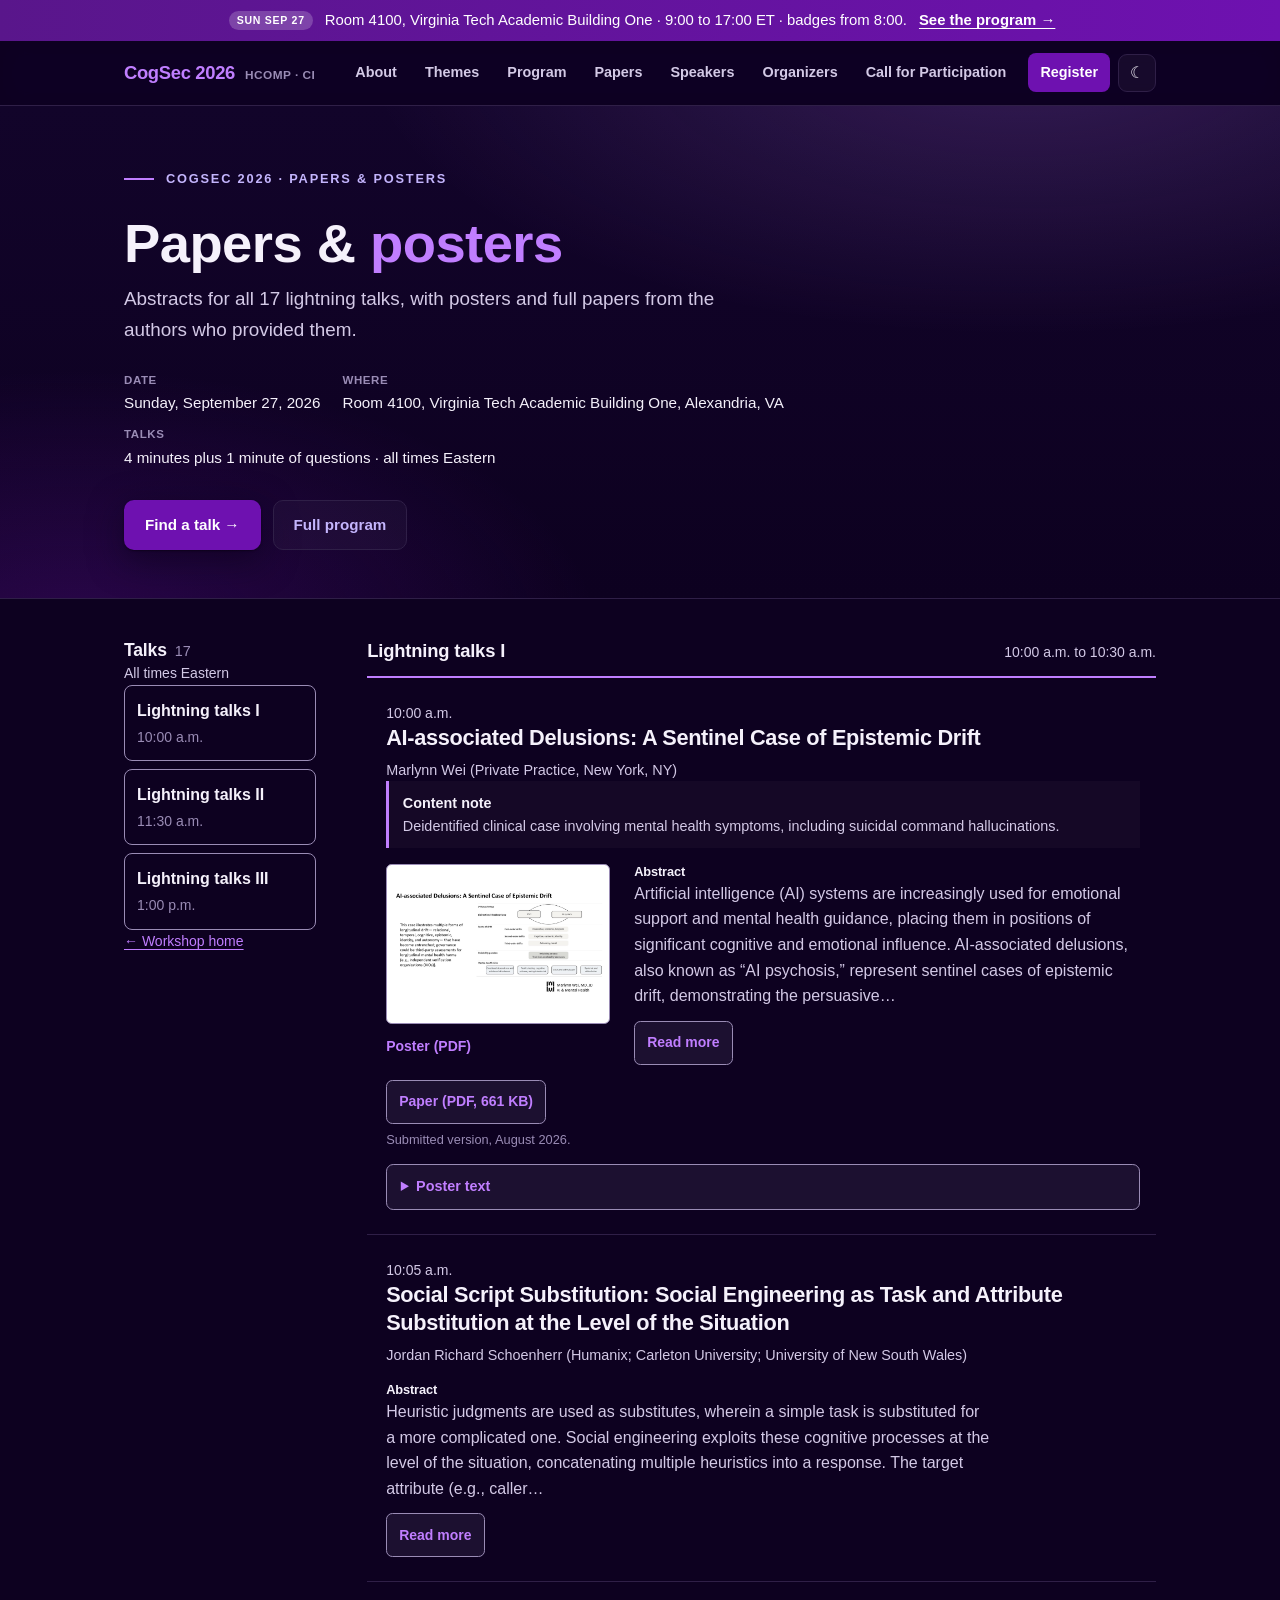
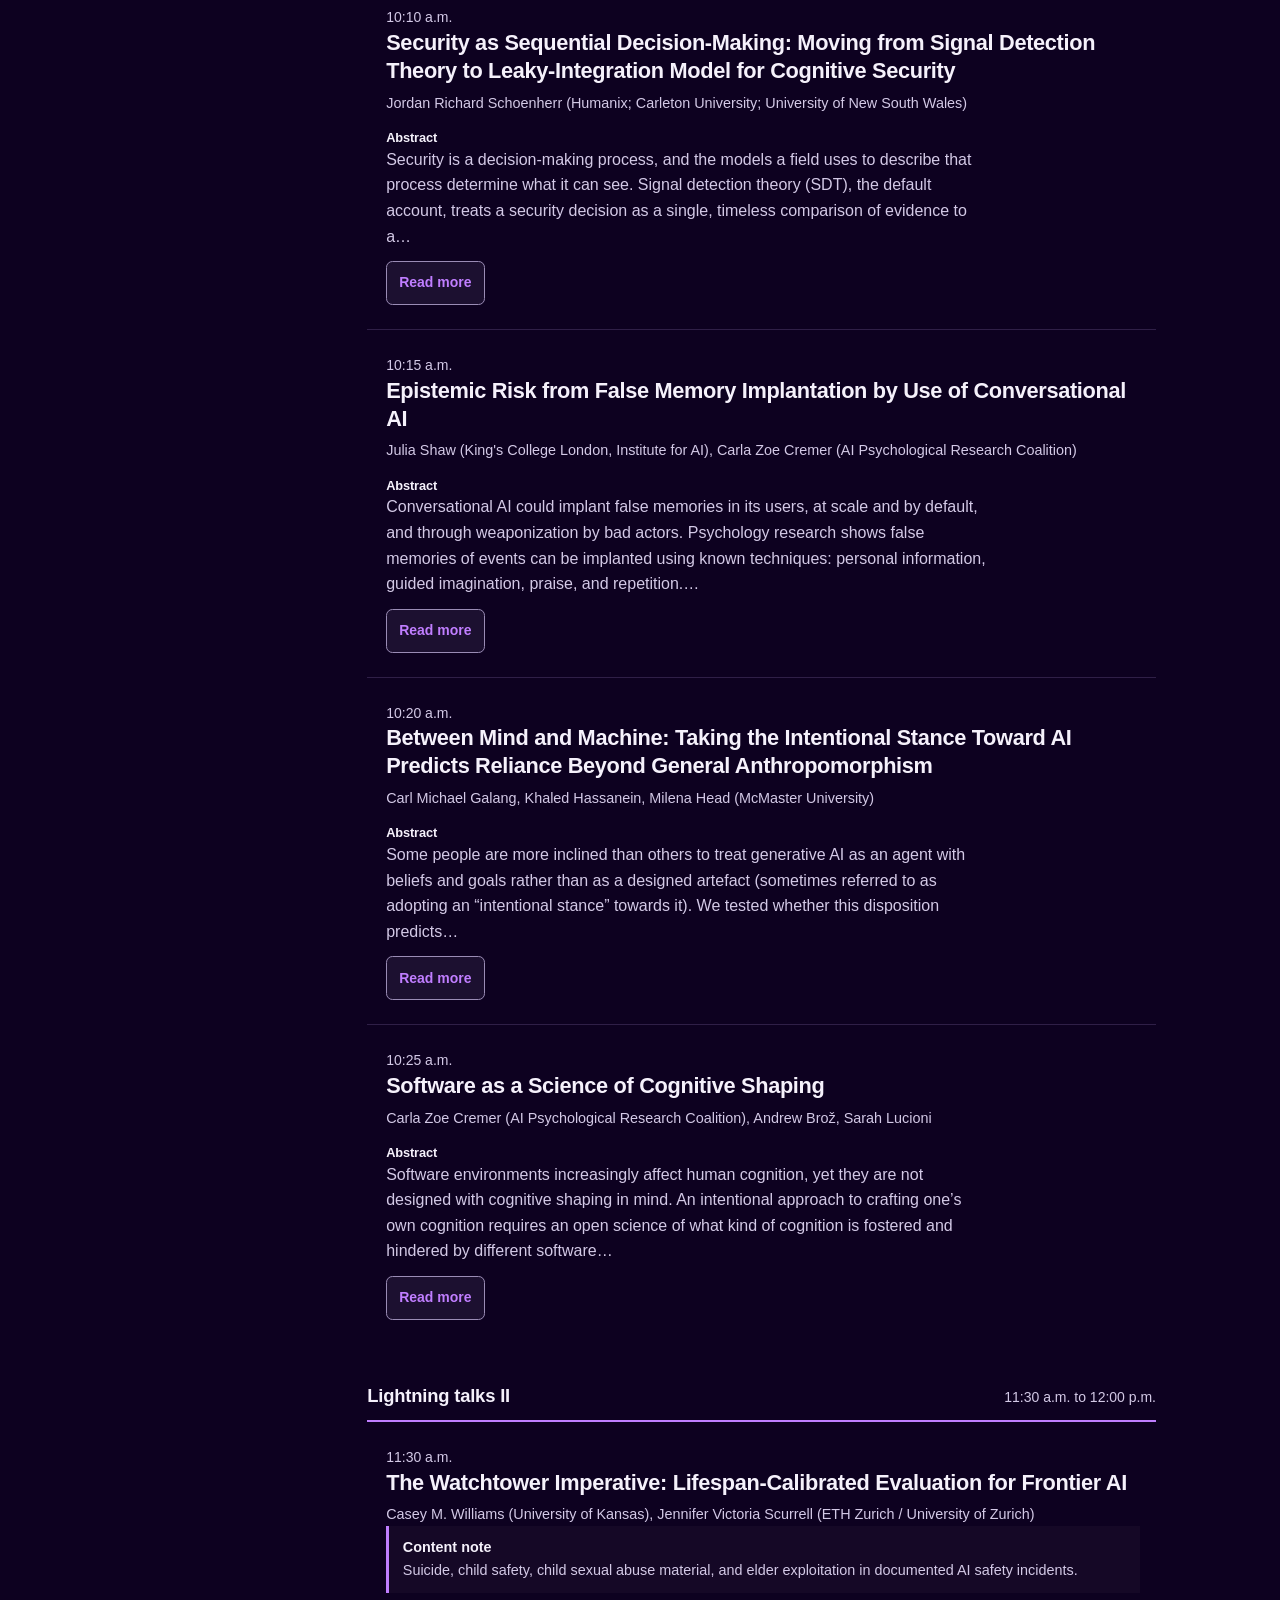
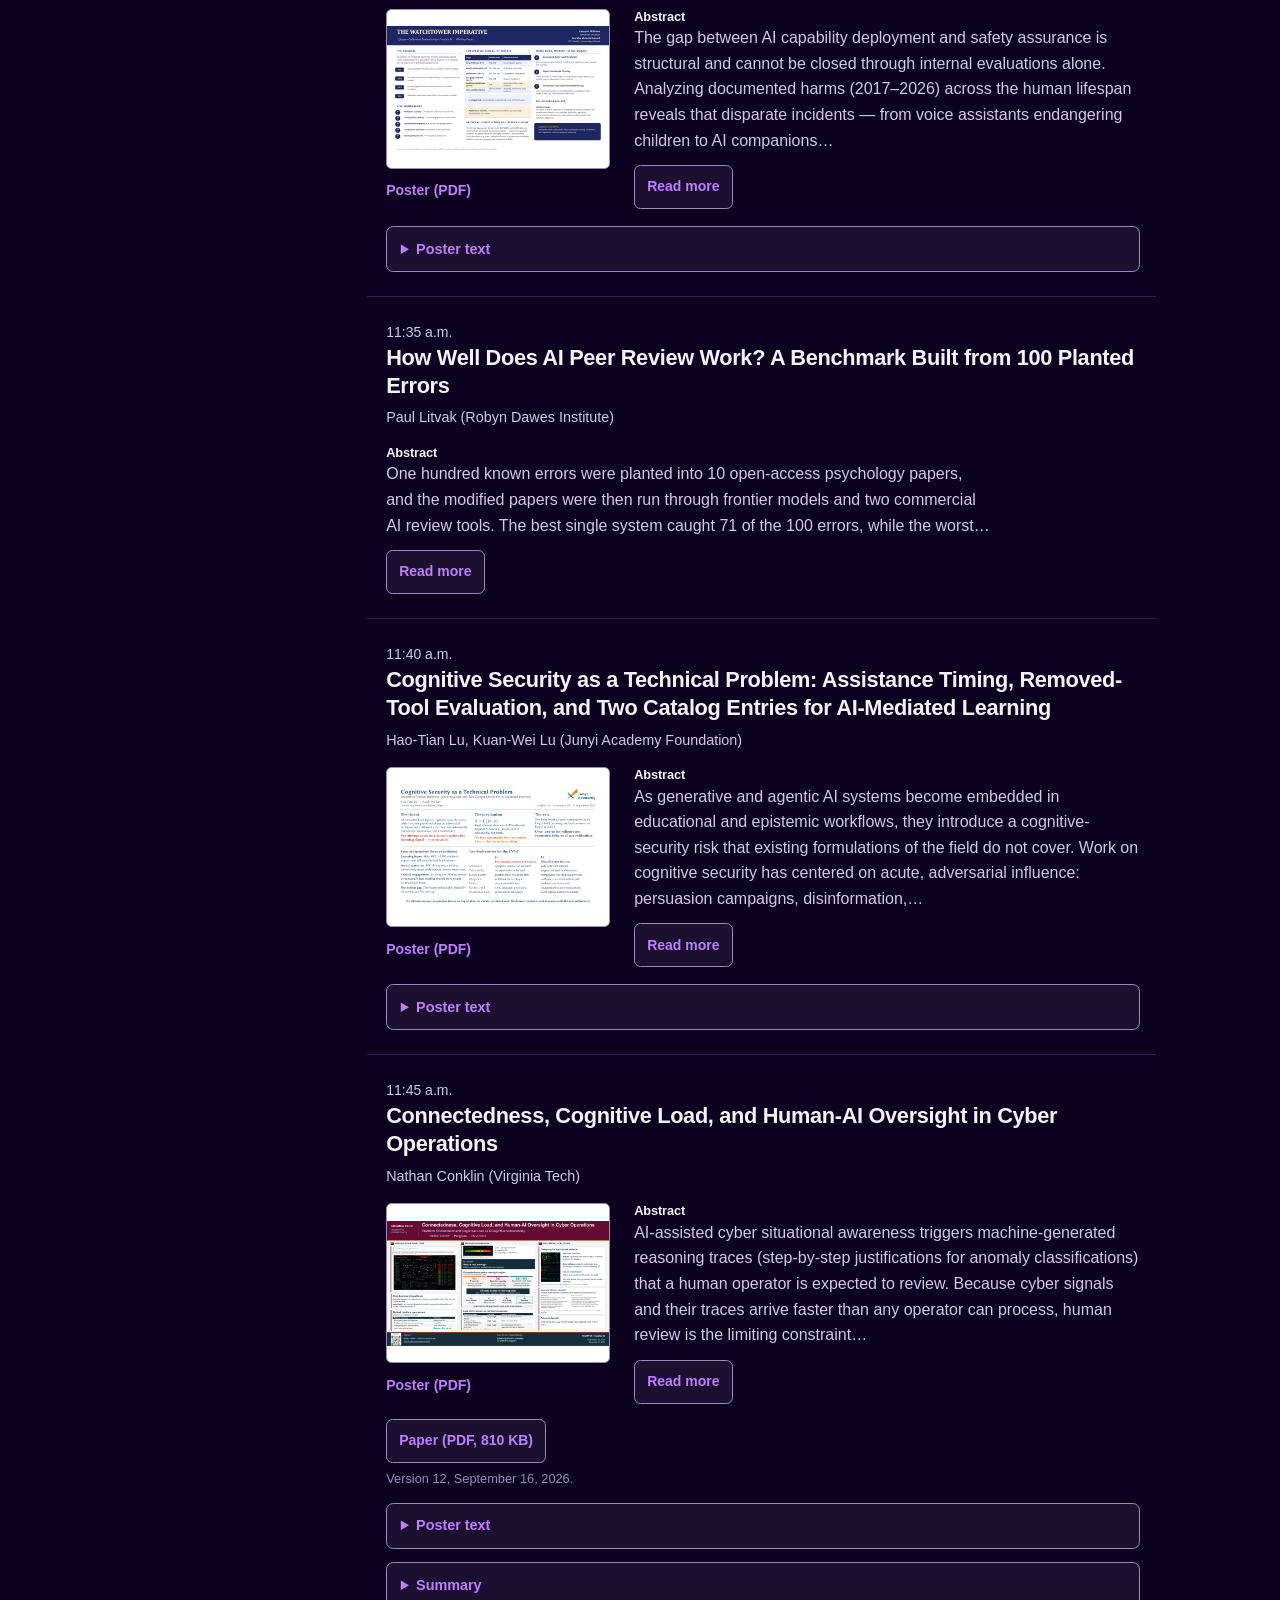
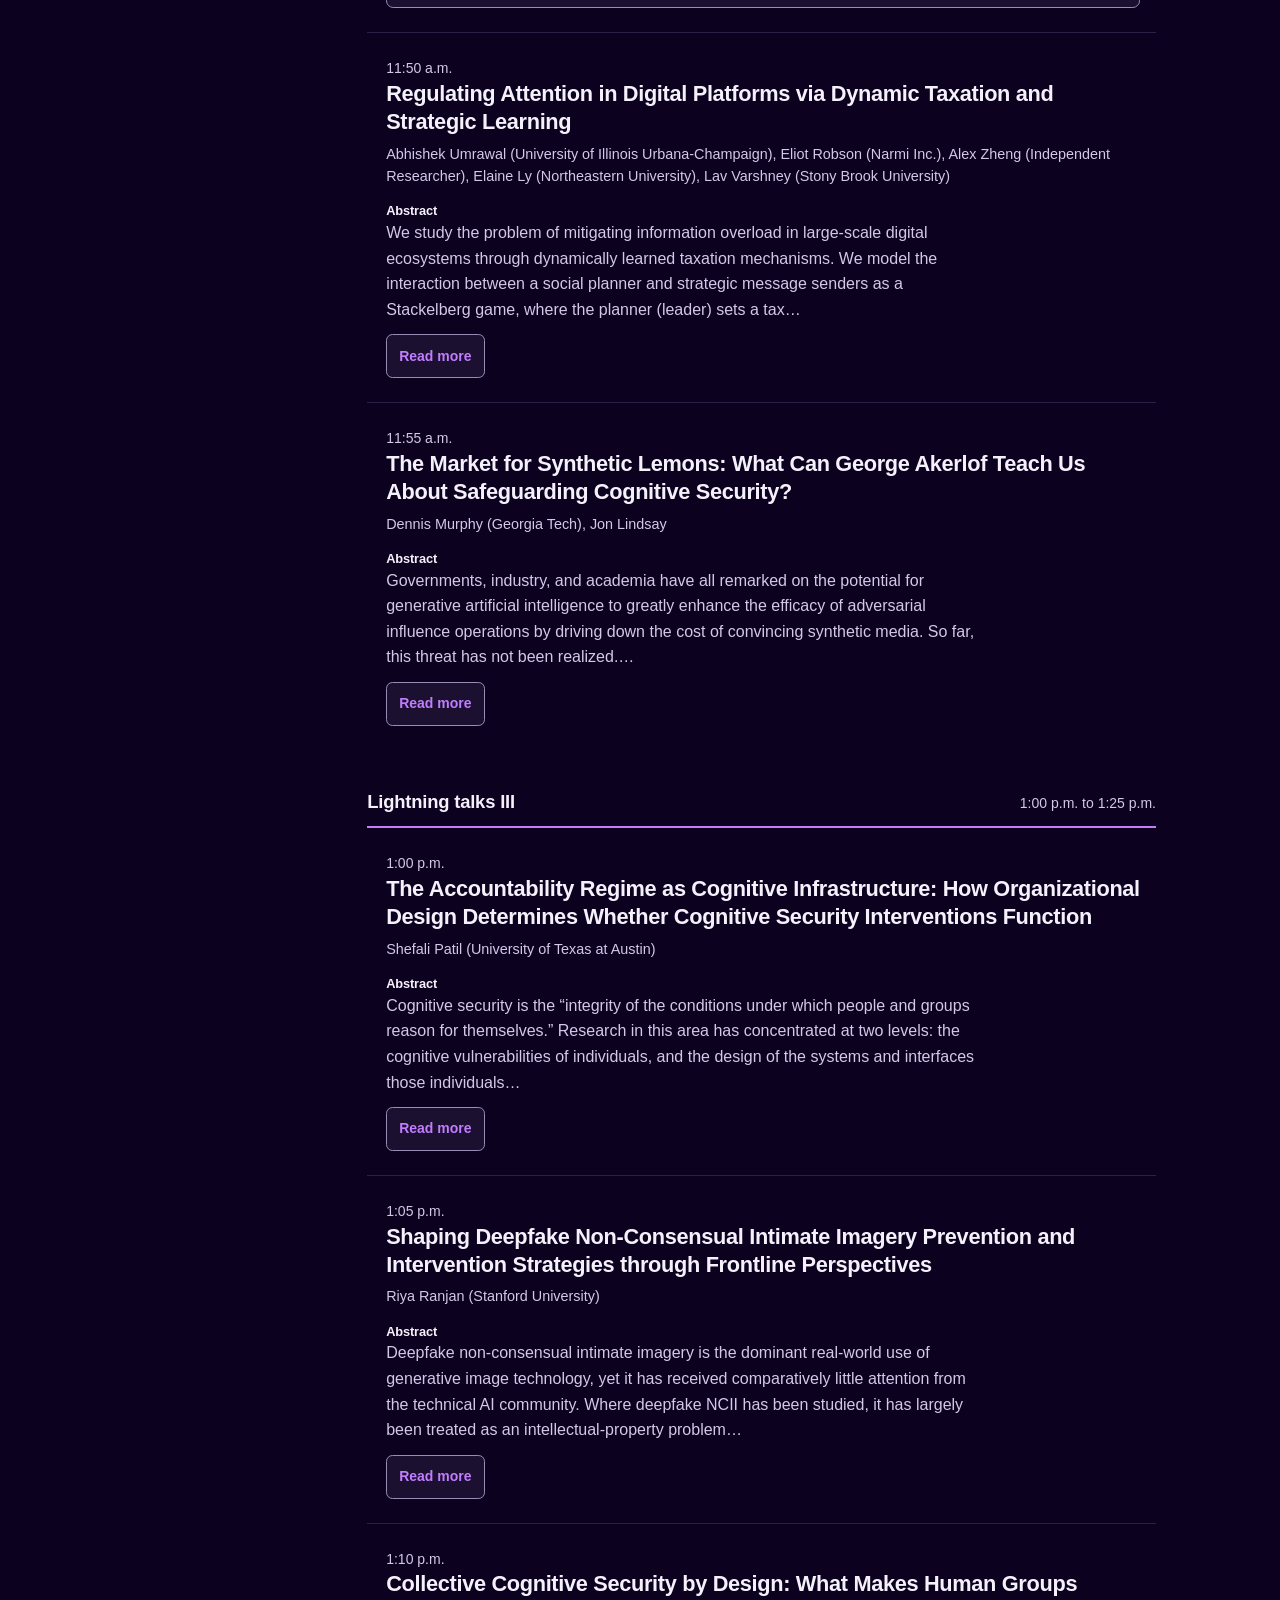
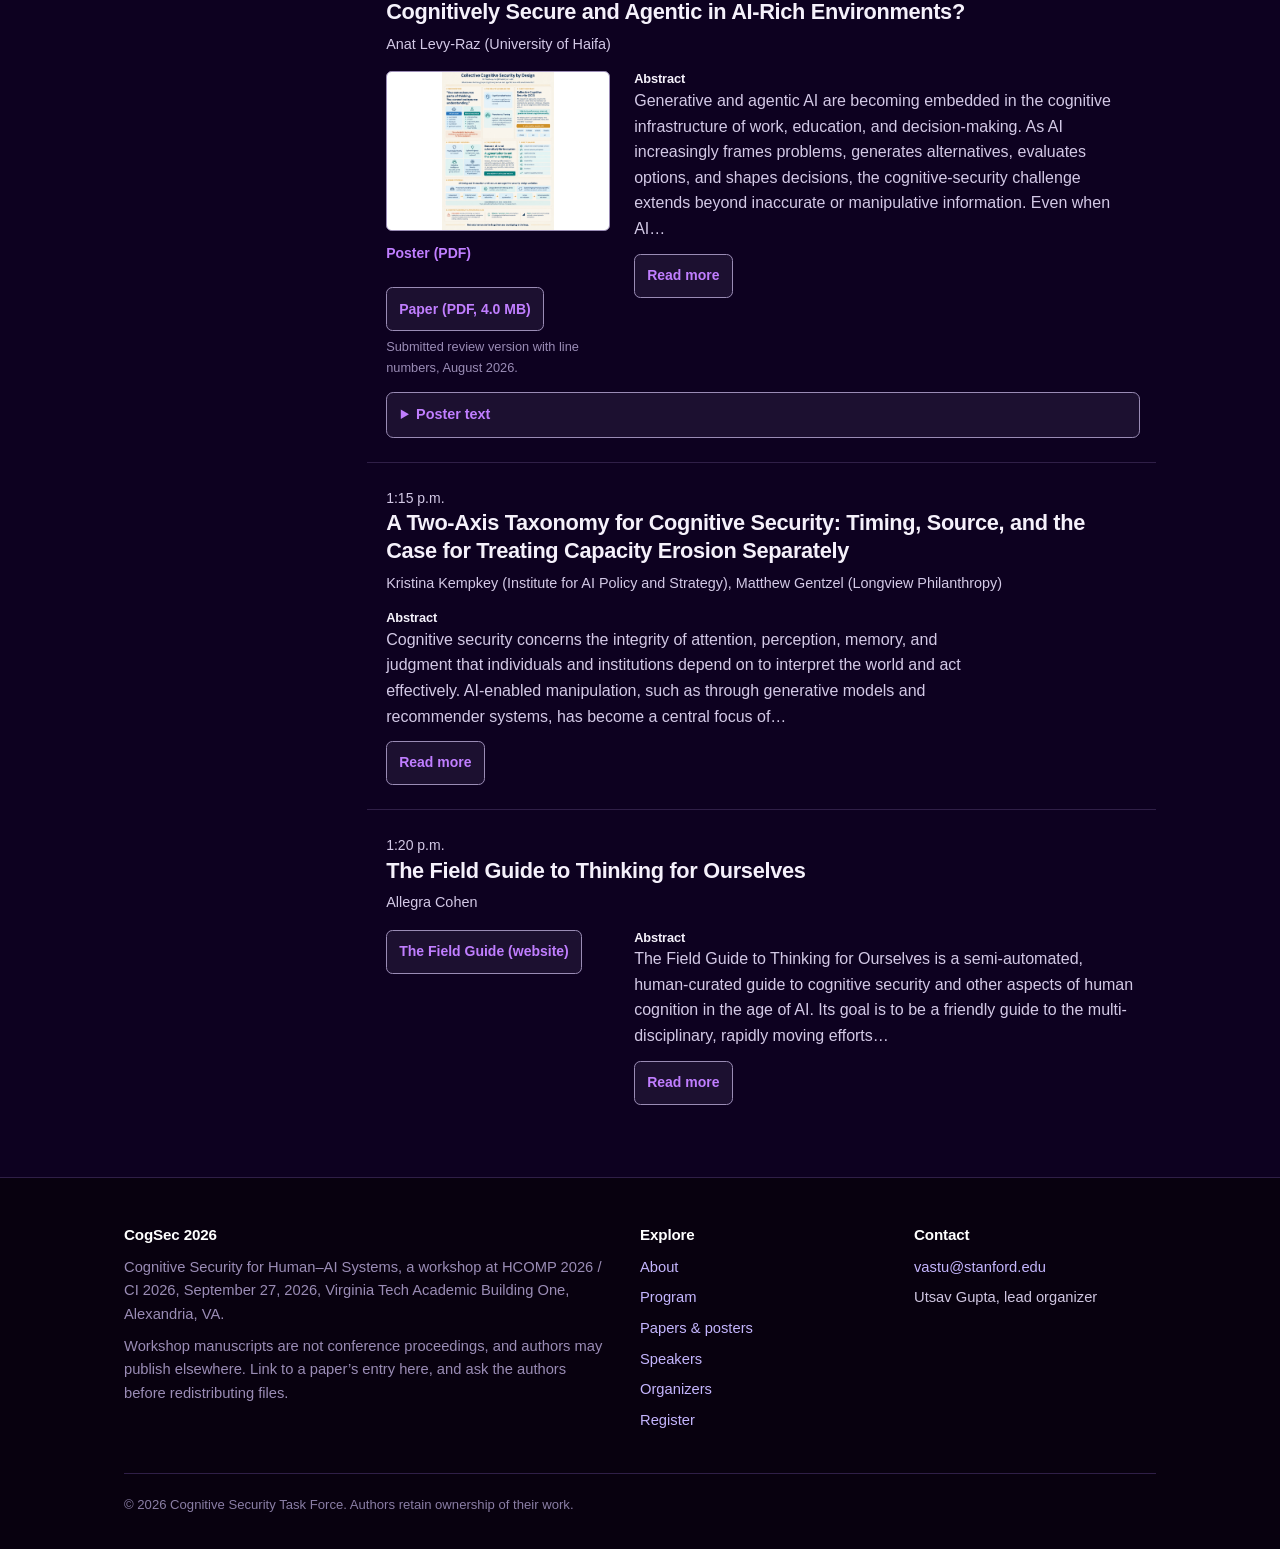
==== commit 55468be6: "Gallery: remove organizer-added content note on paper 14; no author requested it" ====
--- a/gallery/index.html
+++ b/gallery/index.html
@@ -218,7 +218,7 @@
 <p><strong>Acknowledgments.</strong> Thanks to the support of Peraton for sponsorship of this work.</p>
 <p>Contact: Nathan Conklin, nathan.conklin@vt.edu. GitHub: <a href="https://github.com/nathanconklin/">github.com/nathanconklin/</a> (also given as a QR code). Dual role of connectedness: a load signal and a boundary on collective support. HCOMP’26 / CogSec’26, Washington, DC, USA, September 27, 2026.</p>
 </div></details><details class="g-details" id="p04-conklin-summary"><summary>Summary<span class="g-sr">: Connectedness, Cognitive Load, and Human-AI Oversight in Cyber Operations</span></summary><div class="g-prose"><p>U.S. Navy sailors have to manage the ship, carry out the mission, monitor tactical systems, and respond to cybersecurity threats at the same time. During demanding operations, this creates a heavy mental workload, and current cyber displays can add even more information for sailors to process.</p><p>AI can help by detecting unusual cyber activity and explaining why it believes something may be a threat. However, these explanations can arrive faster than a sailor can review them. Most systems decide what deserves human attention by looking only at the AI’s confidence or uncertainty. We propose also considering how much attention the operator is likely to have available.</p><p>On a submarine or other maritime platform, existing system data can provide useful clues about operator workload. Examples include depth, communications availability, the number of nearby contacts being tracked, and the overall pace of operations. These same conditions also affect whether the crew can reach outside experts for help.</p><p>Our proposed approach combines cyber risk with estimated operator capacity to decide when human review is most important. The goal is to make AI-supported cyber defense more practical by matching oversight demands to the sailor’s real operating environment and available support at that particular moment.</p></div></details></article></li><li><article class="g-paper" id="p12-umrawal" tabindex="-1" aria-labelledby="p12-umrawal-t" data-start="2026-09-27T11:50:00-04:00" data-end="2026-09-27T11:55:00-04:00"><header><p class="g-when"><time datetime="2026-09-27T11:50:00-04:00">11:50 a.m.</time><span class="g-onstage" hidden>Scheduled now</span></p><h3 id="p12-umrawal-t"><a href="#p12-umrawal">Regulating Attention in Digital Platforms via Dynamic Taxation and Strategic Learning</a></h3><p class="g-byline">Abhishek Umrawal (University of Illinois Urbana-Champaign), Eliot Robson (Narmi Inc.), Alex Zheng (Independent Researcher), Elaine Ly (Northeastern University), Lav Varshney (Stony Brook University)</p></header><div class="g-paper-body"><div class="g-abstract" data-g-abstract><h4>Abstract</h4><p class="g-abstract-preview" id="p12-umrawal-preview" hidden>We study the problem of mitigating information overload in large-scale digital ecosystems through dynamically learned taxation mechanisms. We model the interaction between a social planner and strategic message senders as a Stackelberg game, where the planner (leader) sets a tax…</p><div class="g-abstract-full" id="p12-umrawal-abstract"><p>We study the problem of mitigating information overload in large-scale digital ecosystems through dynamically learned taxation mechanisms. We model the interaction between a social planner and strategic message senders as a Stackelberg game, where the planner (leader) sets a tax policy on messaging and the senders (followers) adapt their behavior over time via reinforcement learning under limited interaction horizons, giving rise to non-equilibrium and boundedly rational behavior. The planner’s objective balances reducing aggregate message volume with promoting equity in access to user attention, formalized via a log-participation reward and the Gini coefficient. Leveraging a query-based follower oracle, we show that the leader’s policy optimization problem can be cast as a partially observable Markov decision process (POMDP), enabling the use of reinforcement learning to search over tax policies. In the one-step single-sender, one-step multi-sender, and multi-step single-sender environments, RL-trained tax policies reach or closely approximate the analytically computed optimum, including exact, stable convergence to the dynamic-programming optimum in the multi-step setting under our best hyperparameter configuration; we additionally observe that other hyperparameter choices in the multi-step setting reach a comparable peak but subsequently decay to a majority of it, a sensitivity we have not yet fully characterized. The multi-step, multi-sender environment is in progress. These results suggest that dynamic taxation, framed as a POMDP over learning-based follower responses, is a viable and promising approach to regulating information overload in attention-constrained environments.</p></div><button class="g-action" type="button" hidden aria-expanded="true" aria-controls="p12-umrawal-abstract p12-umrawal-preview"><span class="g-toggle-label">Read more</span><span class="g-sr">: Regulating Attention in Digital Platforms via Dynamic Taxation and Strategic Learning</span></button></div></div></article></li><li><article class="g-paper" id="p13-murphy" tabindex="-1" aria-labelledby="p13-murphy-t" data-start="2026-09-27T11:55:00-04:00" data-end="2026-09-27T12:00:00-04:00"><header><p class="g-when"><time datetime="2026-09-27T11:55:00-04:00">11:55 a.m.</time><span class="g-onstage" hidden>Scheduled now</span></p><h3 id="p13-murphy-t"><a href="#p13-murphy">The Market for Synthetic Lemons: What Can George Akerlof Teach Us About Safeguarding Cognitive Security?</a></h3><p class="g-byline">Dennis Murphy (Georgia Tech), Jon Lindsay</p></header><div class="g-paper-body"><div class="g-abstract" data-g-abstract><h4>Abstract</h4><p class="g-abstract-preview" id="p13-murphy-preview" hidden>Governments, industry, and academia have all remarked on the potential for generative artificial intelligence to greatly enhance the efficacy of adversarial influence operations by driving down the cost of convincing synthetic media. So far, this threat has not been realized.…</p><div class="g-abstract-full" id="p13-murphy-abstract"><p>Governments, industry, and academia have all remarked on the potential for generative artificial intelligence to greatly enhance the efficacy of adversarial influence operations by driving down the cost of convincing synthetic media. So far, this threat has not been realized. Significant research has explored facets of this conundrum, but there remains room for frameworks that explain why. This paper puts forward George Akerlof’s analysis of markets under quality uncertainty. Akerlof showed how information asymmetries can bring down a market; he also showed why they usually do not. Guarantees, licensing, and brand names establish verification externally, beyond the interaction between a customer and the purveyor of potentially dubious goods. This paper contends that similar mechanisms can be applied to synthetic media, and it identifies four pathways for securing collective sensemaking against GAI-enabled synthetic media: technological, institutional, legal, and social. It considers each against the influence operations that targeted the 2024 United States presidential election, an episode in which abundant synthetic media produced no observable collapse of the information environment. It also acknowledges substantial limitations: disinformation may not work as commonly assumed, audiences may respond to uncertainty by discounting everything rather than believing falsehoods, some audiences may prefer lemons, and verification mechanisms are themselves fragile.</p></div><button class="g-action" type="button" hidden aria-expanded="true" aria-controls="p13-murphy-abstract p13-murphy-preview"><span class="g-toggle-label">Read more</span><span class="g-sr">: The Market for Synthetic Lemons: What Can George Akerlof Teach Us About Safeguarding Cognitive Security?</span></button></div></div></article></li></ol></section>
-<section class="g-block" id="block-3" tabindex="-1" aria-labelledby="block-3-title"><header class="g-block-head"><h2 id="block-3-title">Lightning talks III</h2><p>1:00 p.m. to 1:25 p.m.</p></header><ol class="g-list" role="list"><li><article class="g-paper" id="p09-patil" tabindex="-1" aria-labelledby="p09-patil-t" data-start="2026-09-27T13:00:00-04:00" data-end="2026-09-27T13:05:00-04:00"><header><p class="g-when"><time datetime="2026-09-27T13:00:00-04:00">1:00 p.m.</time><span class="g-onstage" hidden>Scheduled now</span></p><h3 id="p09-patil-t"><a href="#p09-patil">The Accountability Regime as Cognitive Infrastructure: How Organizational Design Determines Whether Cognitive Security Interventions Function</a></h3><p class="g-byline">Shefali Patil (University of Texas at Austin)</p></header><div class="g-paper-body"><div class="g-abstract" data-g-abstract><h4>Abstract</h4><p class="g-abstract-preview" id="p09-patil-preview" hidden>Cognitive security is the “integrity of the conditions under which people and groups reason for themselves.” Research in this area has concentrated at two levels: the cognitive vulnerabilities of individuals, and the design of the systems and interfaces those individuals…</p><div class="g-abstract-full" id="p09-patil-abstract"><p>Cognitive security is the “integrity of the conditions under which people and groups reason for themselves.” Research in this area has concentrated at two levels: the cognitive vulnerabilities of individuals, and the design of the systems and interfaces those individuals encounter. Both are necessary, but this position paper argues that a third level determines whether interventions at the first two can reliably function in organizations: the accountability regime that surrounds the human-AI interface. Critical infrastructure organizations have historically maintained two accountability regimes simultaneously: procedural, which emphasize shared procedural standards, documented workflows, and coordinated adherence to established protocols, and discretionary, which emphasize and protect professional judgment through designated roles that enable professionals to exercise tacit, contextual knowledge. Drawing on organizational research on accountability and comments I recently submitted to NIST on its Trustworthy AI in Critical Infrastructure Profile, I argue that AI is dismantling the organization’s ability to maintain both regimes. This collapse produces two opposing failure modes—mindless conformity and reckless deviation—that map directly onto this community’s concern with over- and under-reliance. I offer a diagnostic (the asymmetry test), three design principles, and a research agenda that treats the accountability regime as a moderator of every mitigation the Cognitive Vulnerability and Mitigation Catalog will contain.</p></div><button class="g-action" type="button" hidden aria-expanded="true" aria-controls="p09-patil-abstract p09-patil-preview"><span class="g-toggle-label">Read more</span><span class="g-sr">: The Accountability Regime as Cognitive Infrastructure: How Organizational Design Determines Whether Cognitive Security Interventions Function</span></button></div></div></article></li><li><article class="g-paper" id="p14-ranjan" tabindex="-1" aria-labelledby="p14-ranjan-t" data-start="2026-09-27T13:05:00-04:00" data-end="2026-09-27T13:10:00-04:00"><header><p class="g-when"><time datetime="2026-09-27T13:05:00-04:00">1:05 p.m.</time><span class="g-onstage" hidden>Scheduled now</span></p><h3 id="p14-ranjan-t"><a href="#p14-ranjan">Shaping Deepfake Non-Consensual Intimate Imagery Prevention and Intervention Strategies through Frontline Perspectives</a></h3><p class="g-byline">Riya Ranjan (Stanford University)</p></header><p class="g-note"><strong>Content note</strong>Non-consensual intimate imagery and image-based sexual abuse.</p><div class="g-paper-body"><div class="g-abstract" data-g-abstract><h4>Abstract</h4><p class="g-abstract-preview" id="p14-ranjan-preview" hidden>Deepfake non-consensual intimate imagery is the dominant real-world use of generative image technology, yet it has received comparatively little attention from the technical AI community. Where deepfake NCII has been studied, it has largely been treated as an intellectual-property problem…</p><div class="g-abstract-full" id="p14-ranjan-abstract"><p>Deepfake non-consensual intimate imagery is the dominant real-world use of generative image technology, yet it has received comparatively little attention from the technical AI community. Where deepfake NCII has been studied, it has largely been treated as an intellectual-property problem to be met with existing privacy and copyright law—a framing that neglects both its nature as a form of sexual violence and the expertise of the frontline that already responds to it. Reframing deepfake NCII as technology-facilitated sexual violence, I draw on a pilot study of semi-structured interviews with twelve U.S.-based sexual violence service providers to make two contributions. First, I characterize the frontline of deepfake NCII response as it currently operates, identifying four concerns: insufficient specialized training, scarce resources, the interlocking failure of under-legislation and under-enforcement, and a desire for stronger collaborative pipelines and prevention. Second, I synthesize these findings into a framework for frontline-centered AI governance, which treats the intervention and prevention workers who encounter harm first as constitutive participants in how AI systems are governed rather than as downstream recipients of governance decisions. I argue that this framework generalizes beyond deepfake NCII to other domains of AI safety.</p></div><button class="g-action" type="button" hidden aria-expanded="true" aria-controls="p14-ranjan-abstract p14-ranjan-preview"><span class="g-toggle-label">Read more</span><span class="g-sr">: Shaping Deepfake Non-Consensual Intimate Imagery Prevention and Intervention Strategies through Frontline Perspectives</span></button></div></div></article></li><li><article class="g-paper g-paper--assets" id="p16-levy-raz" tabindex="-1" aria-labelledby="p16-levy-raz-t" data-start="2026-09-27T13:10:00-04:00" data-end="2026-09-27T13:15:00-04:00"><header><p class="g-when"><time datetime="2026-09-27T13:10:00-04:00">1:10 p.m.</time><span class="g-onstage" hidden>Scheduled now</span></p><h3 id="p16-levy-raz-t"><a href="#p16-levy-raz">Collective Cognitive Security by Design: What Makes Human Groups Cognitively Secure and Agentic in AI-Rich Environments?</a></h3><p class="g-byline">Anat Levy-Raz (University of Haifa)</p></header><div class="g-paper-body"><div class="g-assets g-assets--poster"><figure class="g-poster"><a id="p16-levy-raz-poster" href="assets/16-levy-raz-poster.pdf"><img src="assets/16-levy-raz-poster.jpg" width="1132" height="1600" loading="lazy" decoding="async" alt=""><span class="g-poster-label">Poster (PDF)</span><span class="g-sr">: Collective Cognitive Security by Design: What Makes Human Groups Cognitively Secure and Agentic in AI-Rich Environments?</span></a></figure><ul class="g-materials" role="list"><li><a class="g-action" href="assets/16-levy-raz-paper.pdf">Paper (PDF, 4.0 MB)<span class="g-sr">: Collective Cognitive Security by Design: What Makes Human Groups Cognitively Secure and Agentic in AI-Rich Environments?</span></a><span class="g-version">Submitted review version with line numbers, August 2026.</span></li></ul></div><div class="g-abstract" data-g-abstract><h4>Abstract</h4><p class="g-abstract-preview" id="p16-levy-raz-preview" hidden>Generative and agentic AI are becoming embedded in the cognitive infrastructure of work, education, and decision-making. As AI increasingly frames problems, generates alternatives, evaluates options, and shapes decisions, the cognitive-security challenge extends beyond inaccurate or manipulative information. Even when AI…</p><div class="g-abstract-full" id="p16-levy-raz-abstract"><p>Generative and agentic AI are becoming embedded in the cognitive infrastructure of work, education, and decision-making. As AI increasingly frames problems, generates alternatives, evaluates options, and shapes decisions, the cognitive-security challenge extends beyond inaccurate or manipulative information. Even when AI performs well, two related vulnerabilities may emerge: cognitive substitution, in which people have fewer opportunities to retrieve, generate, question, evaluate, and own judgments themselves; and premature AI framing, in which a shared machine-generated interpretation organizes collective reasoning before uniquely held human knowledge has surfaced.</p><p>We use Collective Cognitive Security (CCS) to denote the capacity of a group to preserve the conditions under which its members can independently generate, challenge, integrate, own, and act on judgments while interacting with AI. CCS is distinct from collective intelligence: a group may achieve a high-quality outcome while remaining cognitively insecure if human participants no longer meaningfully contribute to, evaluate, challenge, or own the reasoning that produced it.</p><p>We propose Protected Human Divergence as a candidate design principle, Designed Collective Thinking (DCT) as a candidate social architecture, and the Epistemic Agency Practice Loop (EAPL) as a candidate mechanism through which epistemic agency may be repeatedly enacted. We examine how deliberation structure and AI-entry timing affect enacted agency, cognitive diversity, idiosyncratic knowledge expression, decision ownership, responsibility, idea provenance, AI reliance, and cognitive-capability retention.</p><p>The framework implies a concrete mitigation and measurement strategy: protect a phase of human generation before shared AI framing, then examine whether uniquely held human information enters collective reasoning and whether people continue to generate, challenge, evaluate, choose, and own the resulting judgment. The broader question is how human-AI systems can augment performance without eroding the human capacities, expertise, and collective knowledge on which resilient organizations and societies depend.</p></div><button class="g-action" type="button" hidden aria-expanded="true" aria-controls="p16-levy-raz-abstract p16-levy-raz-preview"><span class="g-toggle-label">Read more</span><span class="g-sr">: Collective Cognitive Security by Design: What Makes Human Groups Cognitively Secure and Agentic in AI-Rich Environments?</span></button></div></div><details class="g-details" id="p16-levy-raz-text"><summary>Poster text<span class="g-sr">: Collective Cognitive Security by Design: What Makes Human Groups Cognitively Secure and Agentic in AI-Rich Environments?</span></summary><div class="g-prose">
+<section class="g-block" id="block-3" tabindex="-1" aria-labelledby="block-3-title"><header class="g-block-head"><h2 id="block-3-title">Lightning talks III</h2><p>1:00 p.m. to 1:25 p.m.</p></header><ol class="g-list" role="list"><li><article class="g-paper" id="p09-patil" tabindex="-1" aria-labelledby="p09-patil-t" data-start="2026-09-27T13:00:00-04:00" data-end="2026-09-27T13:05:00-04:00"><header><p class="g-when"><time datetime="2026-09-27T13:00:00-04:00">1:00 p.m.</time><span class="g-onstage" hidden>Scheduled now</span></p><h3 id="p09-patil-t"><a href="#p09-patil">The Accountability Regime as Cognitive Infrastructure: How Organizational Design Determines Whether Cognitive Security Interventions Function</a></h3><p class="g-byline">Shefali Patil (University of Texas at Austin)</p></header><div class="g-paper-body"><div class="g-abstract" data-g-abstract><h4>Abstract</h4><p class="g-abstract-preview" id="p09-patil-preview" hidden>Cognitive security is the “integrity of the conditions under which people and groups reason for themselves.” Research in this area has concentrated at two levels: the cognitive vulnerabilities of individuals, and the design of the systems and interfaces those individuals…</p><div class="g-abstract-full" id="p09-patil-abstract"><p>Cognitive security is the “integrity of the conditions under which people and groups reason for themselves.” Research in this area has concentrated at two levels: the cognitive vulnerabilities of individuals, and the design of the systems and interfaces those individuals encounter. Both are necessary, but this position paper argues that a third level determines whether interventions at the first two can reliably function in organizations: the accountability regime that surrounds the human-AI interface. Critical infrastructure organizations have historically maintained two accountability regimes simultaneously: procedural, which emphasize shared procedural standards, documented workflows, and coordinated adherence to established protocols, and discretionary, which emphasize and protect professional judgment through designated roles that enable professionals to exercise tacit, contextual knowledge. Drawing on organizational research on accountability and comments I recently submitted to NIST on its Trustworthy AI in Critical Infrastructure Profile, I argue that AI is dismantling the organization’s ability to maintain both regimes. This collapse produces two opposing failure modes—mindless conformity and reckless deviation—that map directly onto this community’s concern with over- and under-reliance. I offer a diagnostic (the asymmetry test), three design principles, and a research agenda that treats the accountability regime as a moderator of every mitigation the Cognitive Vulnerability and Mitigation Catalog will contain.</p></div><button class="g-action" type="button" hidden aria-expanded="true" aria-controls="p09-patil-abstract p09-patil-preview"><span class="g-toggle-label">Read more</span><span class="g-sr">: The Accountability Regime as Cognitive Infrastructure: How Organizational Design Determines Whether Cognitive Security Interventions Function</span></button></div></div></article></li><li><article class="g-paper" id="p14-ranjan" tabindex="-1" aria-labelledby="p14-ranjan-t" data-start="2026-09-27T13:05:00-04:00" data-end="2026-09-27T13:10:00-04:00"><header><p class="g-when"><time datetime="2026-09-27T13:05:00-04:00">1:05 p.m.</time><span class="g-onstage" hidden>Scheduled now</span></p><h3 id="p14-ranjan-t"><a href="#p14-ranjan">Shaping Deepfake Non-Consensual Intimate Imagery Prevention and Intervention Strategies through Frontline Perspectives</a></h3><p class="g-byline">Riya Ranjan (Stanford University)</p></header><div class="g-paper-body"><div class="g-abstract" data-g-abstract><h4>Abstract</h4><p class="g-abstract-preview" id="p14-ranjan-preview" hidden>Deepfake non-consensual intimate imagery is the dominant real-world use of generative image technology, yet it has received comparatively little attention from the technical AI community. Where deepfake NCII has been studied, it has largely been treated as an intellectual-property problem…</p><div class="g-abstract-full" id="p14-ranjan-abstract"><p>Deepfake non-consensual intimate imagery is the dominant real-world use of generative image technology, yet it has received comparatively little attention from the technical AI community. Where deepfake NCII has been studied, it has largely been treated as an intellectual-property problem to be met with existing privacy and copyright law—a framing that neglects both its nature as a form of sexual violence and the expertise of the frontline that already responds to it. Reframing deepfake NCII as technology-facilitated sexual violence, I draw on a pilot study of semi-structured interviews with twelve U.S.-based sexual violence service providers to make two contributions. First, I characterize the frontline of deepfake NCII response as it currently operates, identifying four concerns: insufficient specialized training, scarce resources, the interlocking failure of under-legislation and under-enforcement, and a desire for stronger collaborative pipelines and prevention. Second, I synthesize these findings into a framework for frontline-centered AI governance, which treats the intervention and prevention workers who encounter harm first as constitutive participants in how AI systems are governed rather than as downstream recipients of governance decisions. I argue that this framework generalizes beyond deepfake NCII to other domains of AI safety.</p></div><button class="g-action" type="button" hidden aria-expanded="true" aria-controls="p14-ranjan-abstract p14-ranjan-preview"><span class="g-toggle-label">Read more</span><span class="g-sr">: Shaping Deepfake Non-Consensual Intimate Imagery Prevention and Intervention Strategies through Frontline Perspectives</span></button></div></div></article></li><li><article class="g-paper g-paper--assets" id="p16-levy-raz" tabindex="-1" aria-labelledby="p16-levy-raz-t" data-start="2026-09-27T13:10:00-04:00" data-end="2026-09-27T13:15:00-04:00"><header><p class="g-when"><time datetime="2026-09-27T13:10:00-04:00">1:10 p.m.</time><span class="g-onstage" hidden>Scheduled now</span></p><h3 id="p16-levy-raz-t"><a href="#p16-levy-raz">Collective Cognitive Security by Design: What Makes Human Groups Cognitively Secure and Agentic in AI-Rich Environments?</a></h3><p class="g-byline">Anat Levy-Raz (University of Haifa)</p></header><div class="g-paper-body"><div class="g-assets g-assets--poster"><figure class="g-poster"><a id="p16-levy-raz-poster" href="assets/16-levy-raz-poster.pdf"><img src="assets/16-levy-raz-poster.jpg" width="1132" height="1600" loading="lazy" decoding="async" alt=""><span class="g-poster-label">Poster (PDF)</span><span class="g-sr">: Collective Cognitive Security by Design: What Makes Human Groups Cognitively Secure and Agentic in AI-Rich Environments?</span></a></figure><ul class="g-materials" role="list"><li><a class="g-action" href="assets/16-levy-raz-paper.pdf">Paper (PDF, 4.0 MB)<span class="g-sr">: Collective Cognitive Security by Design: What Makes Human Groups Cognitively Secure and Agentic in AI-Rich Environments?</span></a><span class="g-version">Submitted review version with line numbers, August 2026.</span></li></ul></div><div class="g-abstract" data-g-abstract><h4>Abstract</h4><p class="g-abstract-preview" id="p16-levy-raz-preview" hidden>Generative and agentic AI are becoming embedded in the cognitive infrastructure of work, education, and decision-making. As AI increasingly frames problems, generates alternatives, evaluates options, and shapes decisions, the cognitive-security challenge extends beyond inaccurate or manipulative information. Even when AI…</p><div class="g-abstract-full" id="p16-levy-raz-abstract"><p>Generative and agentic AI are becoming embedded in the cognitive infrastructure of work, education, and decision-making. As AI increasingly frames problems, generates alternatives, evaluates options, and shapes decisions, the cognitive-security challenge extends beyond inaccurate or manipulative information. Even when AI performs well, two related vulnerabilities may emerge: cognitive substitution, in which people have fewer opportunities to retrieve, generate, question, evaluate, and own judgments themselves; and premature AI framing, in which a shared machine-generated interpretation organizes collective reasoning before uniquely held human knowledge has surfaced.</p><p>We use Collective Cognitive Security (CCS) to denote the capacity of a group to preserve the conditions under which its members can independently generate, challenge, integrate, own, and act on judgments while interacting with AI. CCS is distinct from collective intelligence: a group may achieve a high-quality outcome while remaining cognitively insecure if human participants no longer meaningfully contribute to, evaluate, challenge, or own the reasoning that produced it.</p><p>We propose Protected Human Divergence as a candidate design principle, Designed Collective Thinking (DCT) as a candidate social architecture, and the Epistemic Agency Practice Loop (EAPL) as a candidate mechanism through which epistemic agency may be repeatedly enacted. We examine how deliberation structure and AI-entry timing affect enacted agency, cognitive diversity, idiosyncratic knowledge expression, decision ownership, responsibility, idea provenance, AI reliance, and cognitive-capability retention.</p><p>The framework implies a concrete mitigation and measurement strategy: protect a phase of human generation before shared AI framing, then examine whether uniquely held human information enters collective reasoning and whether people continue to generate, challenge, evaluate, choose, and own the resulting judgment. The broader question is how human-AI systems can augment performance without eroding the human capacities, expertise, and collective knowledge on which resilient organizations and societies depend.</p></div><button class="g-action" type="button" hidden aria-expanded="true" aria-controls="p16-levy-raz-abstract p16-levy-raz-preview"><span class="g-toggle-label">Read more</span><span class="g-sr">: Collective Cognitive Security by Design: What Makes Human Groups Cognitively Secure and Agentic in AI-Rich Environments?</span></button></div></div><details class="g-details" id="p16-levy-raz-text"><summary>Poster text<span class="g-sr">: Collective Cognitive Security by Design: What Makes Human Groups Cognitively Secure and Agentic in AI-Rich Environments?</span></summary><div class="g-prose">
 <h4>Collective Cognitive Security by Design</h4>
 <p>Dr. Anat Levy-Raz, University of Haifa. What makes human groups cognitively secure and agentic in AI-rich environments?</p>
 <h5>1. Core distinction</h5>
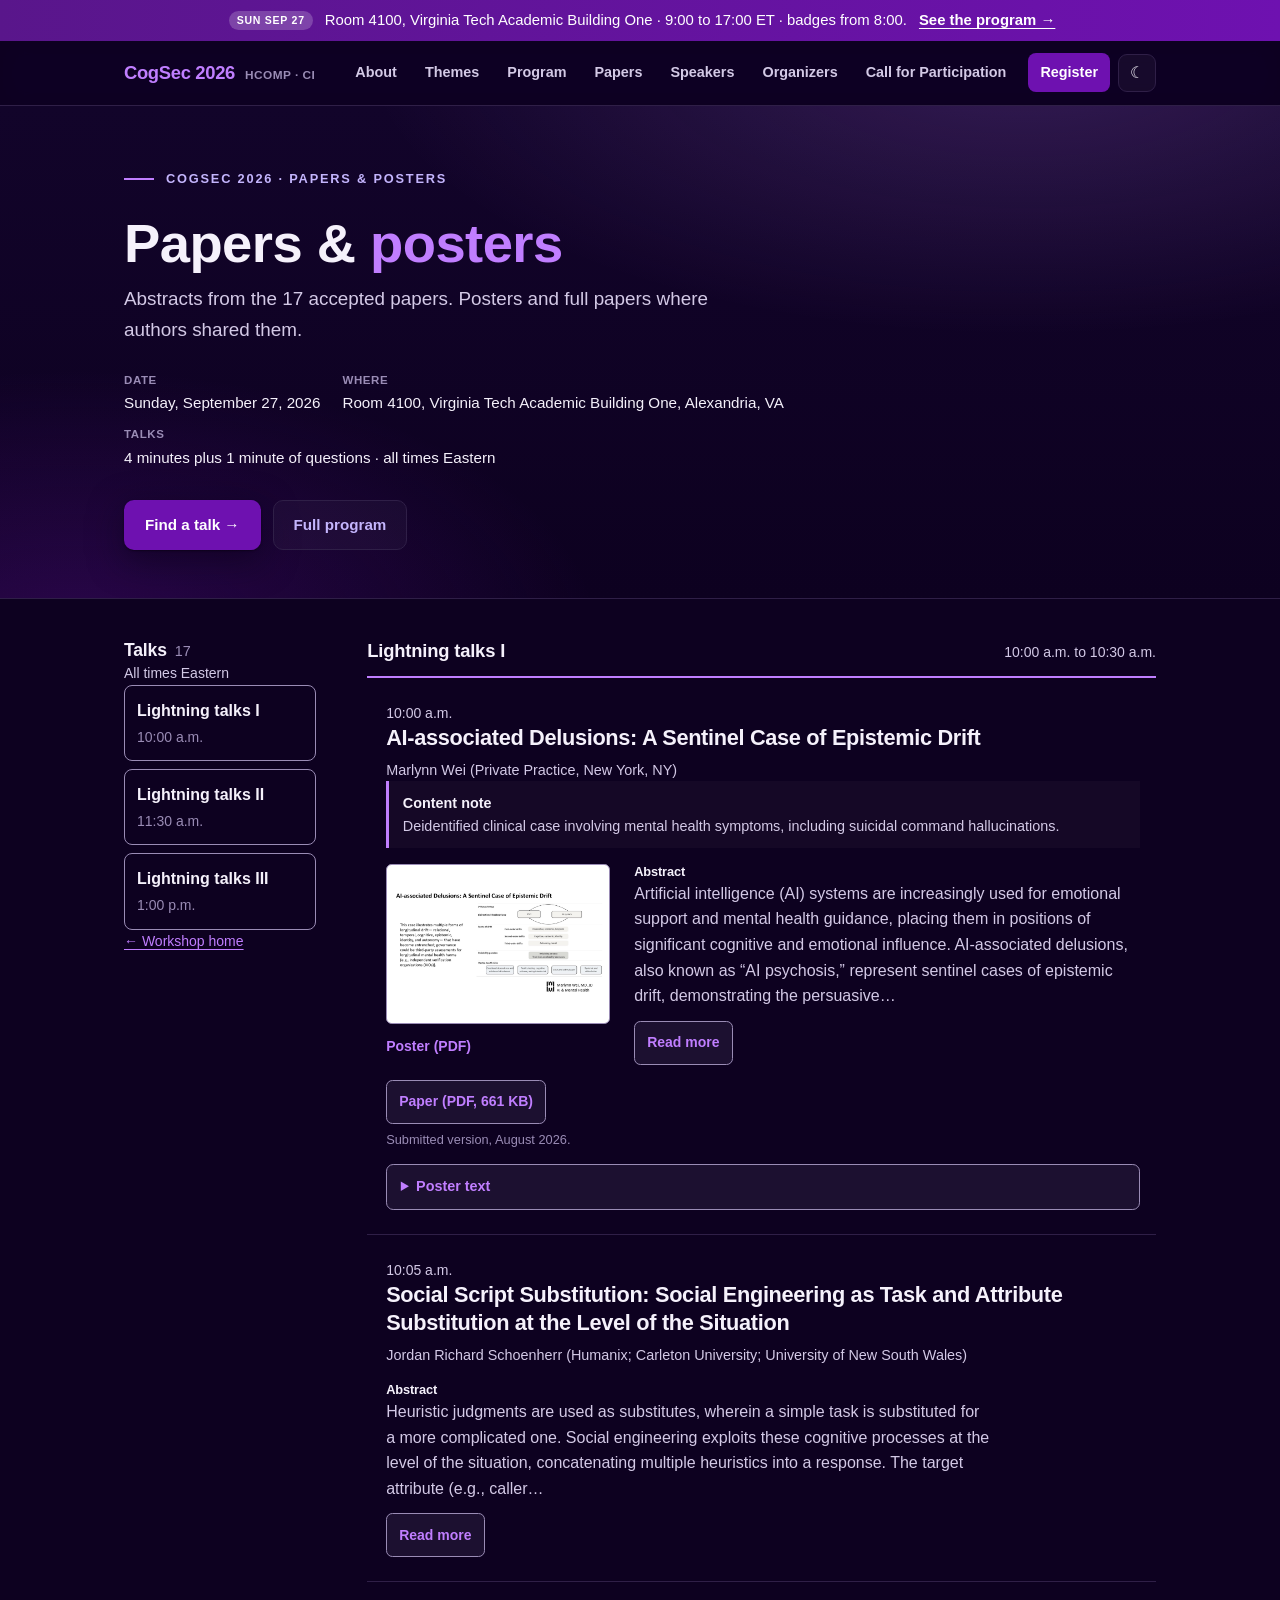
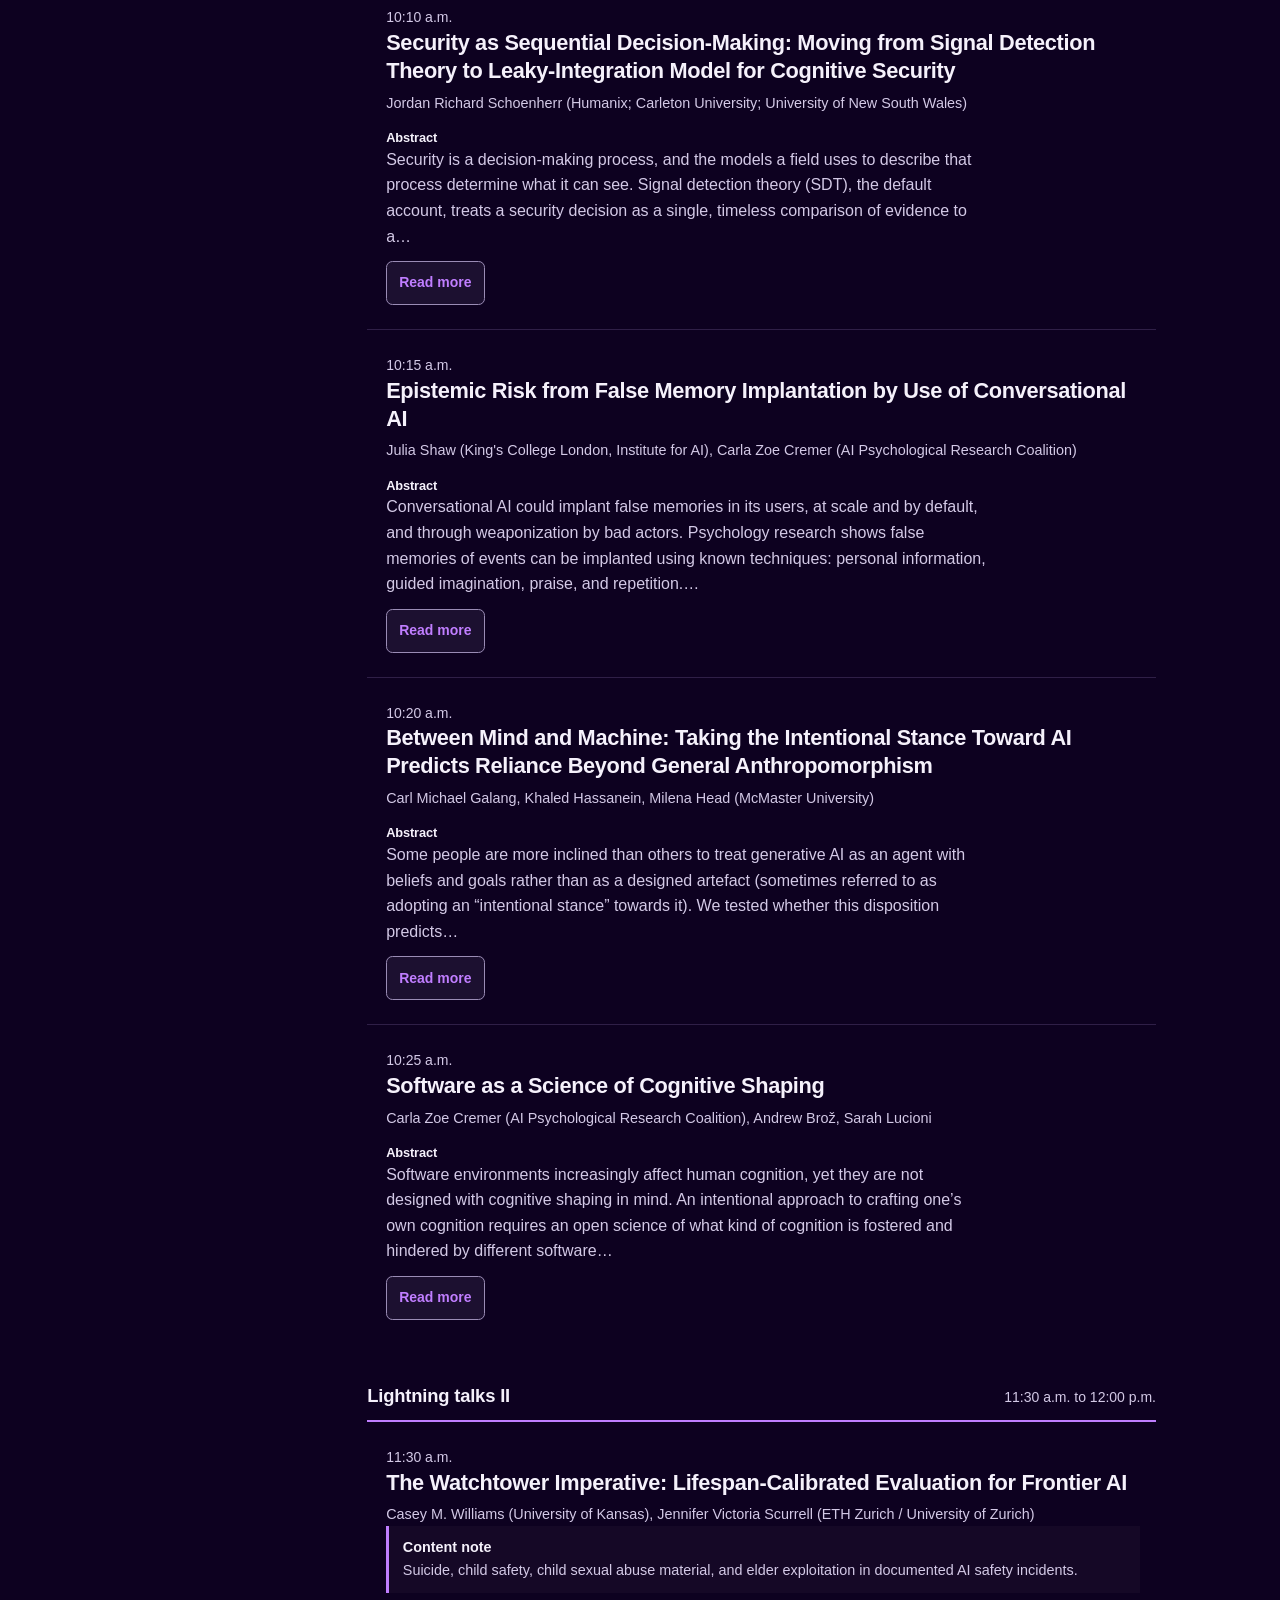
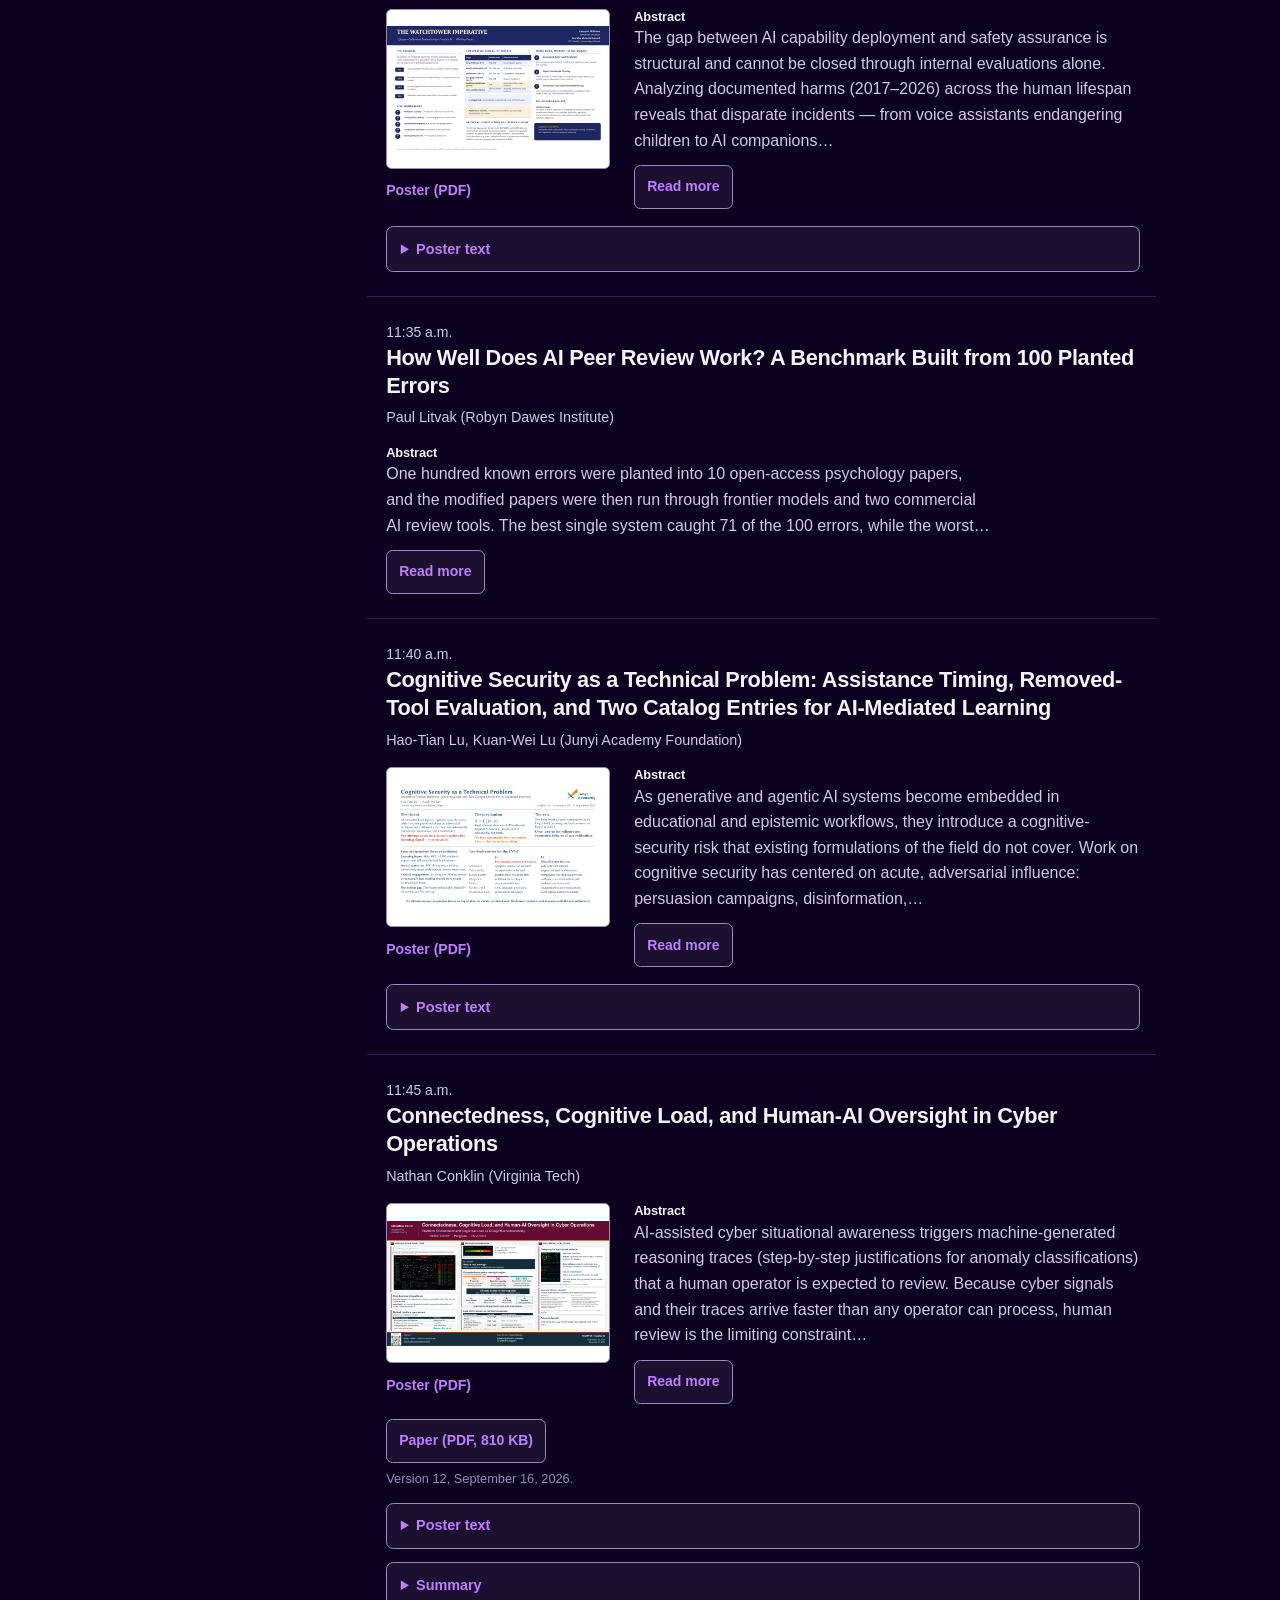
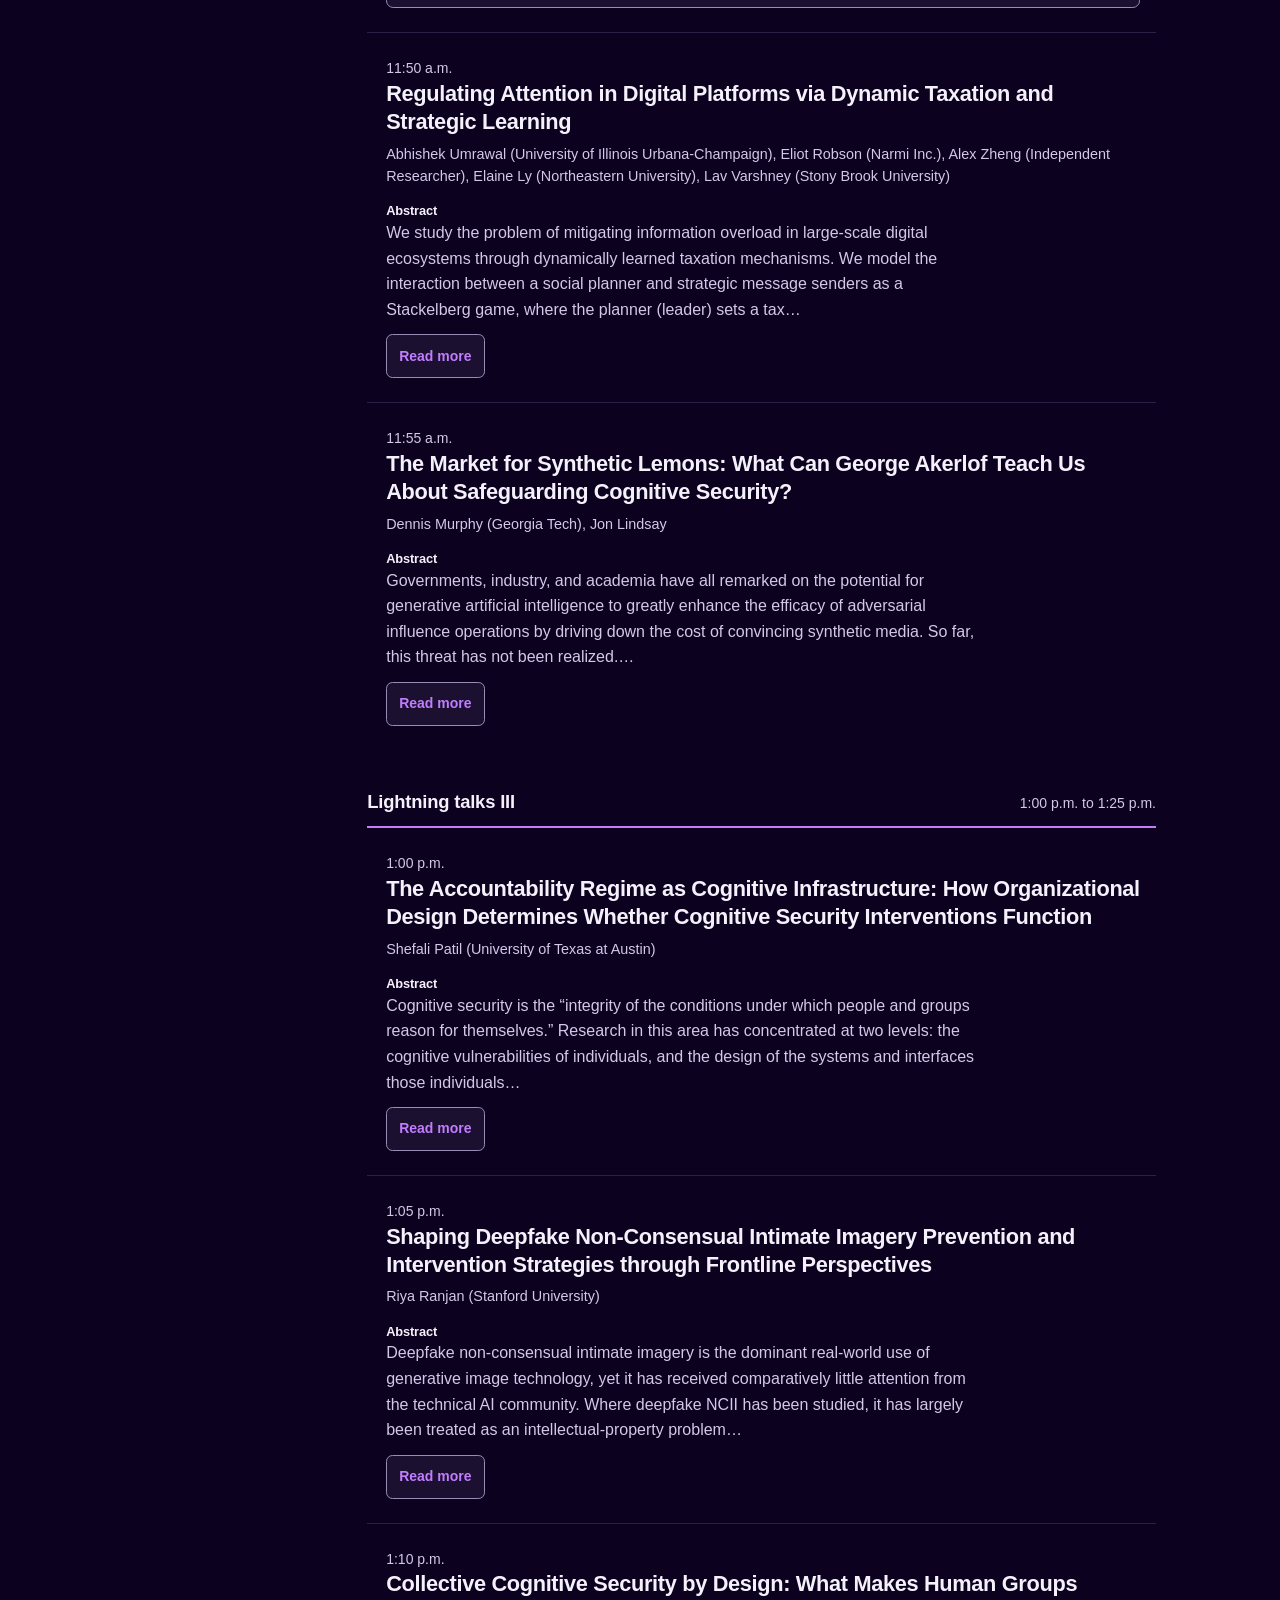
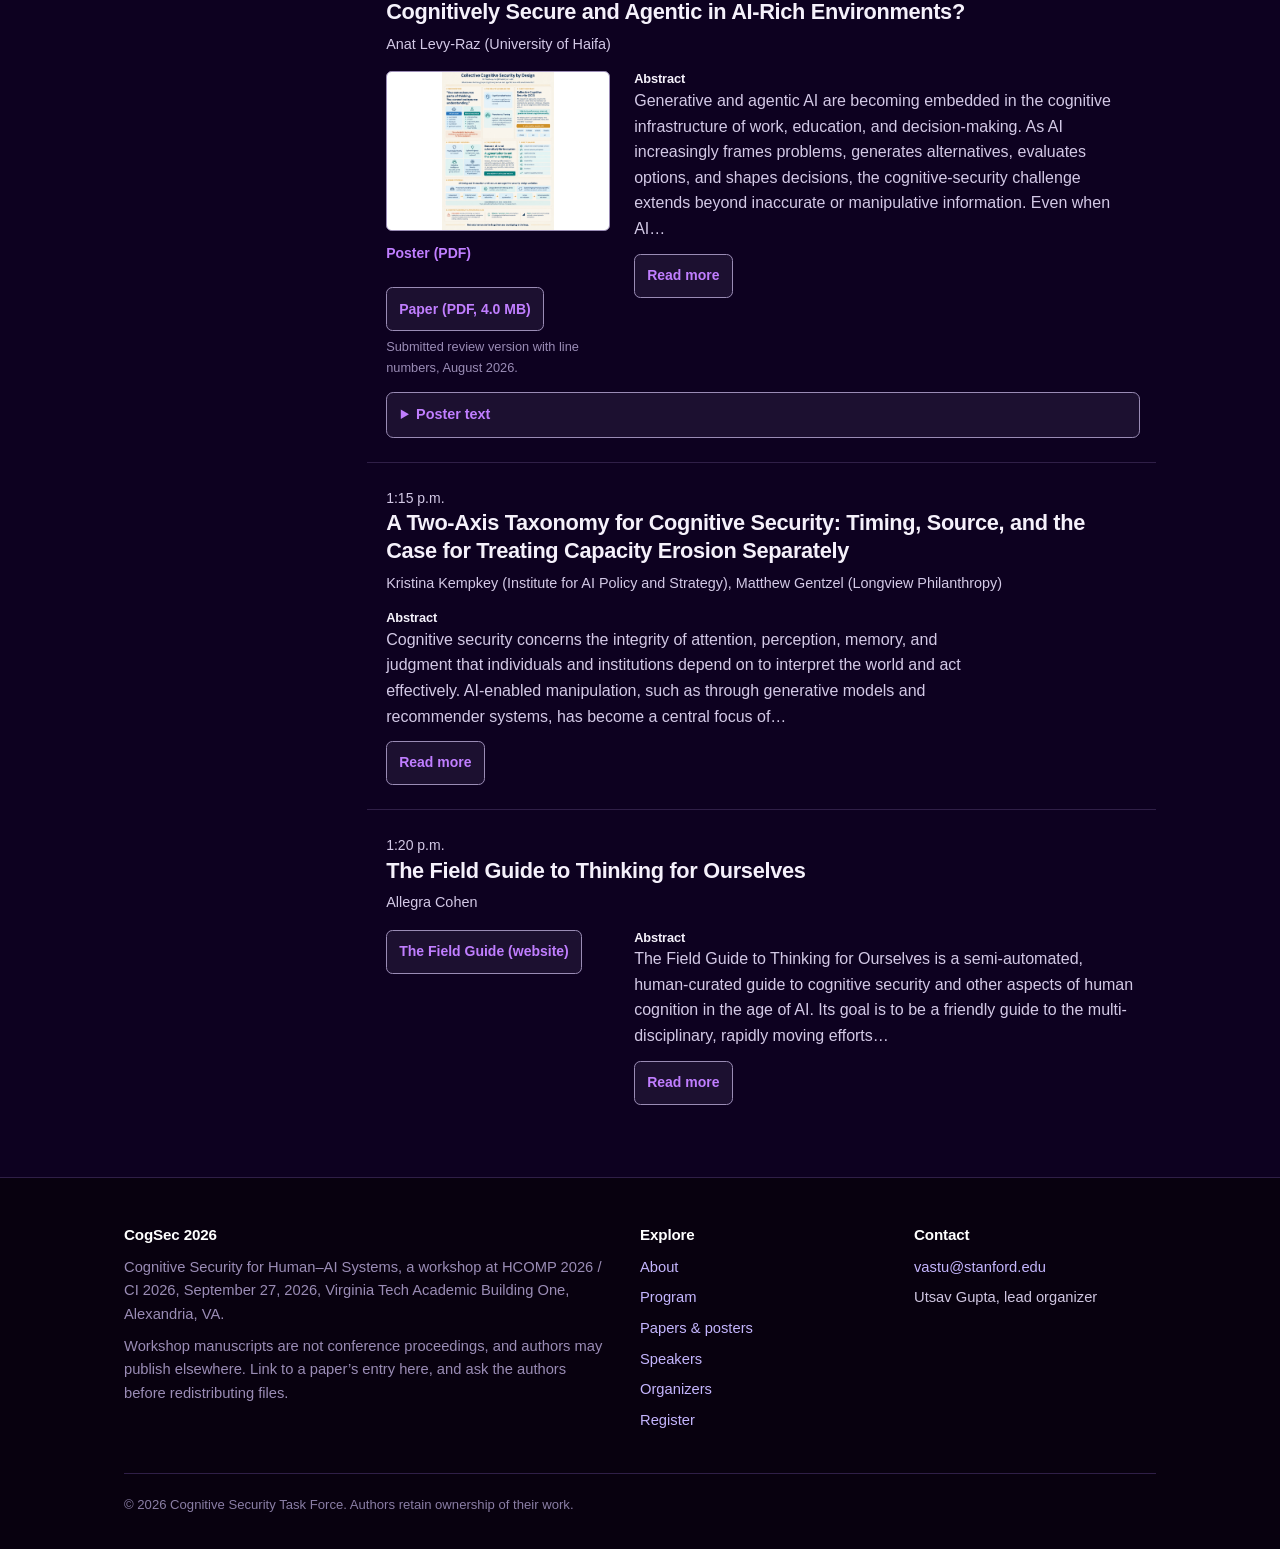
==== commit 68d325e0: "Gallery: plainer tagline" ====
--- a/gallery/index.html
+++ b/gallery/index.html
@@ -56,7 +56,7 @@
       <div class="wrap">
         <span class="eyebrow">CogSec 2026 · Papers &amp; posters</span>
         <h1>Papers &amp; <span class="lede-title">posters</span></h1>
-        <p class="tagline">Abstracts for all 17 lightning talks, with posters and full papers from the authors who provided them.</p>
+        <p class="tagline">Abstracts from the 17 accepted papers. Posters and full papers where authors shared them.</p>
         <div class="meta">
           <div><strong>Date</strong>Sunday, September 27, 2026</div>
           <div><strong>Where</strong>Room 4100, Virginia Tech Academic Building One, Alexandria, VA</div>
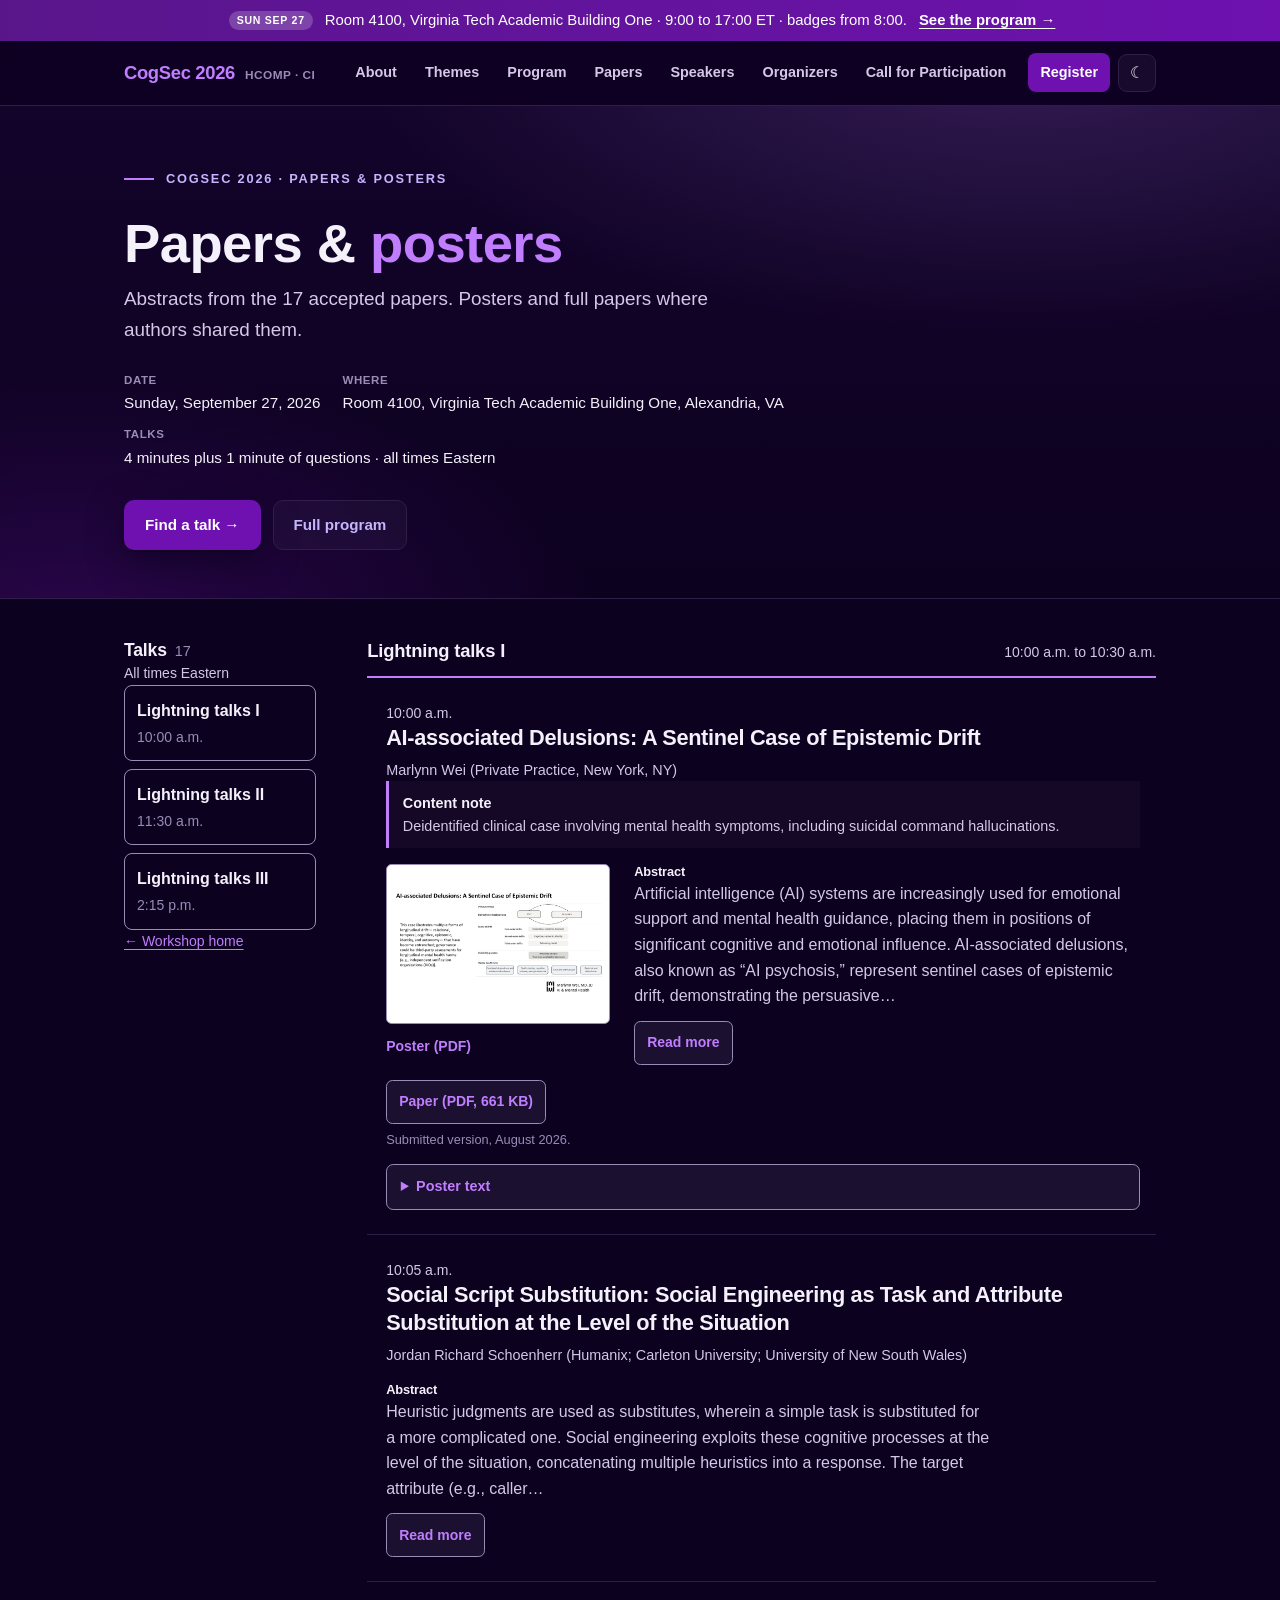
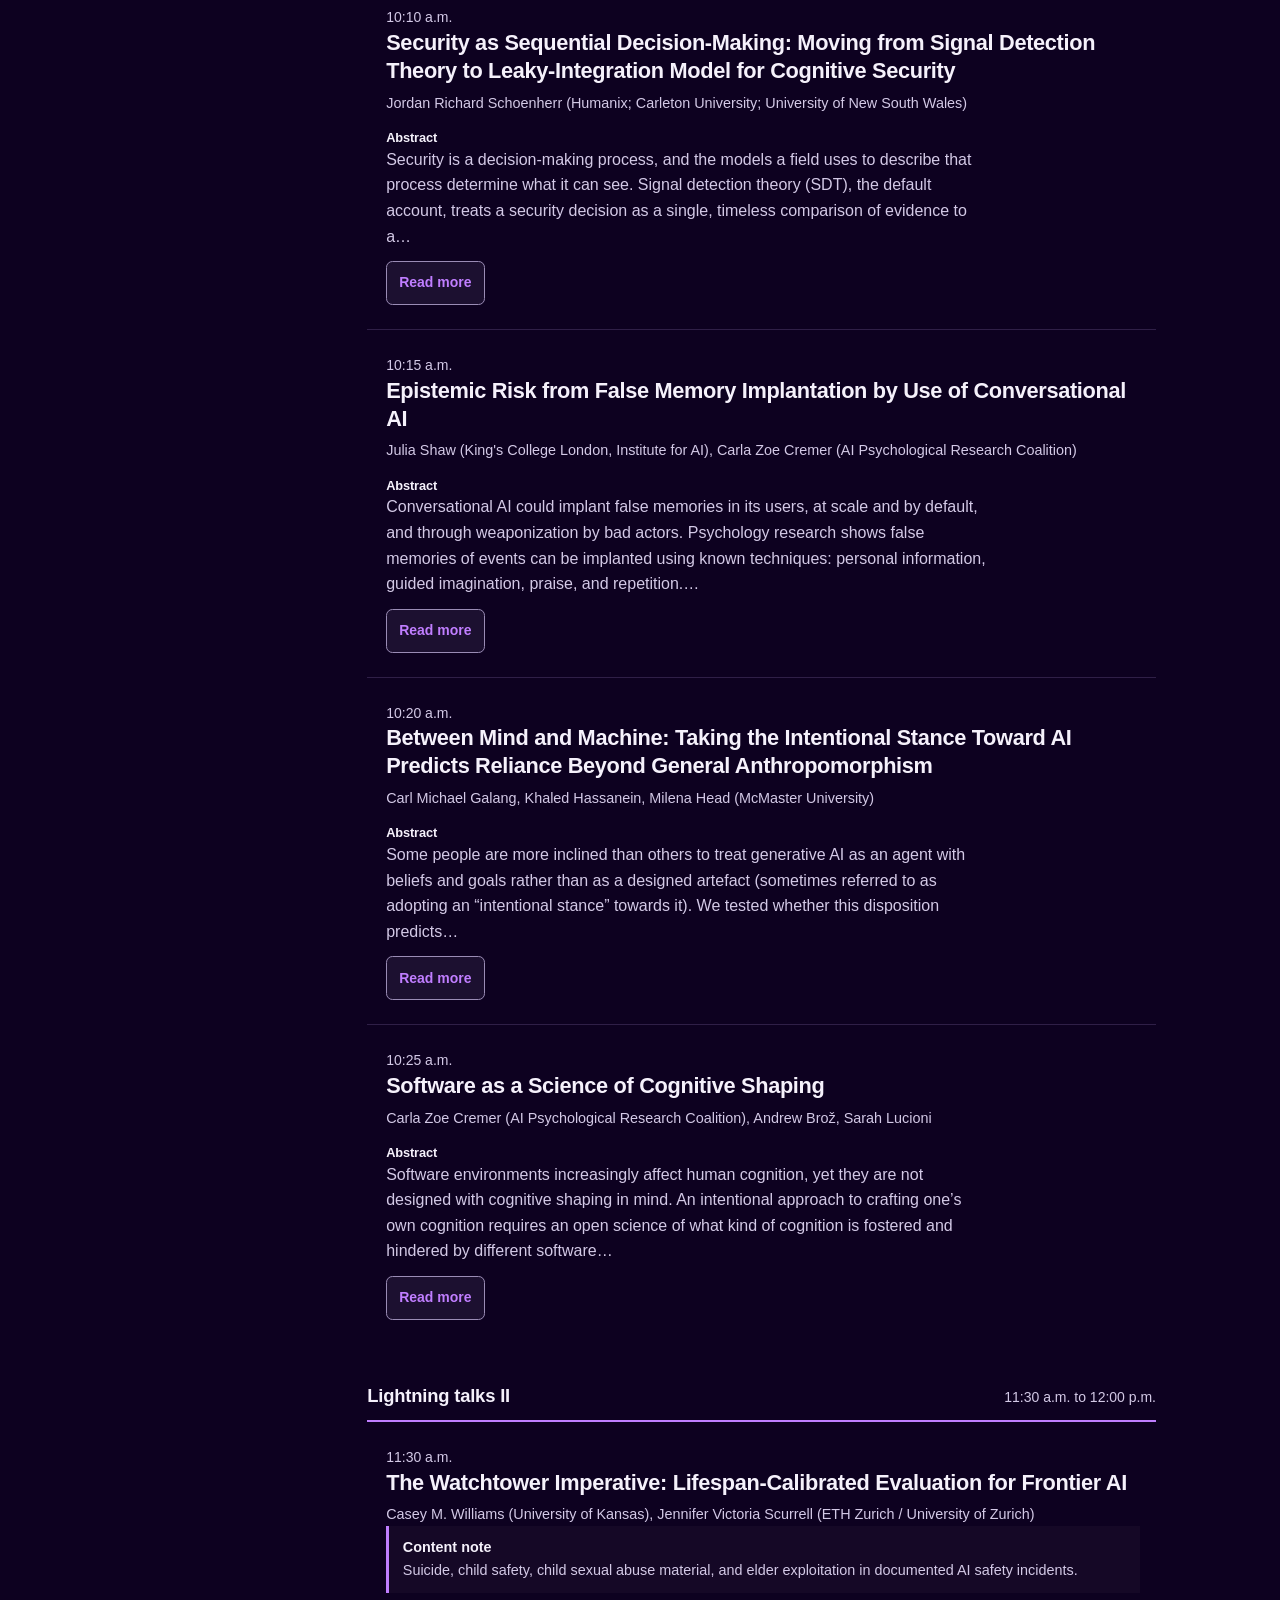
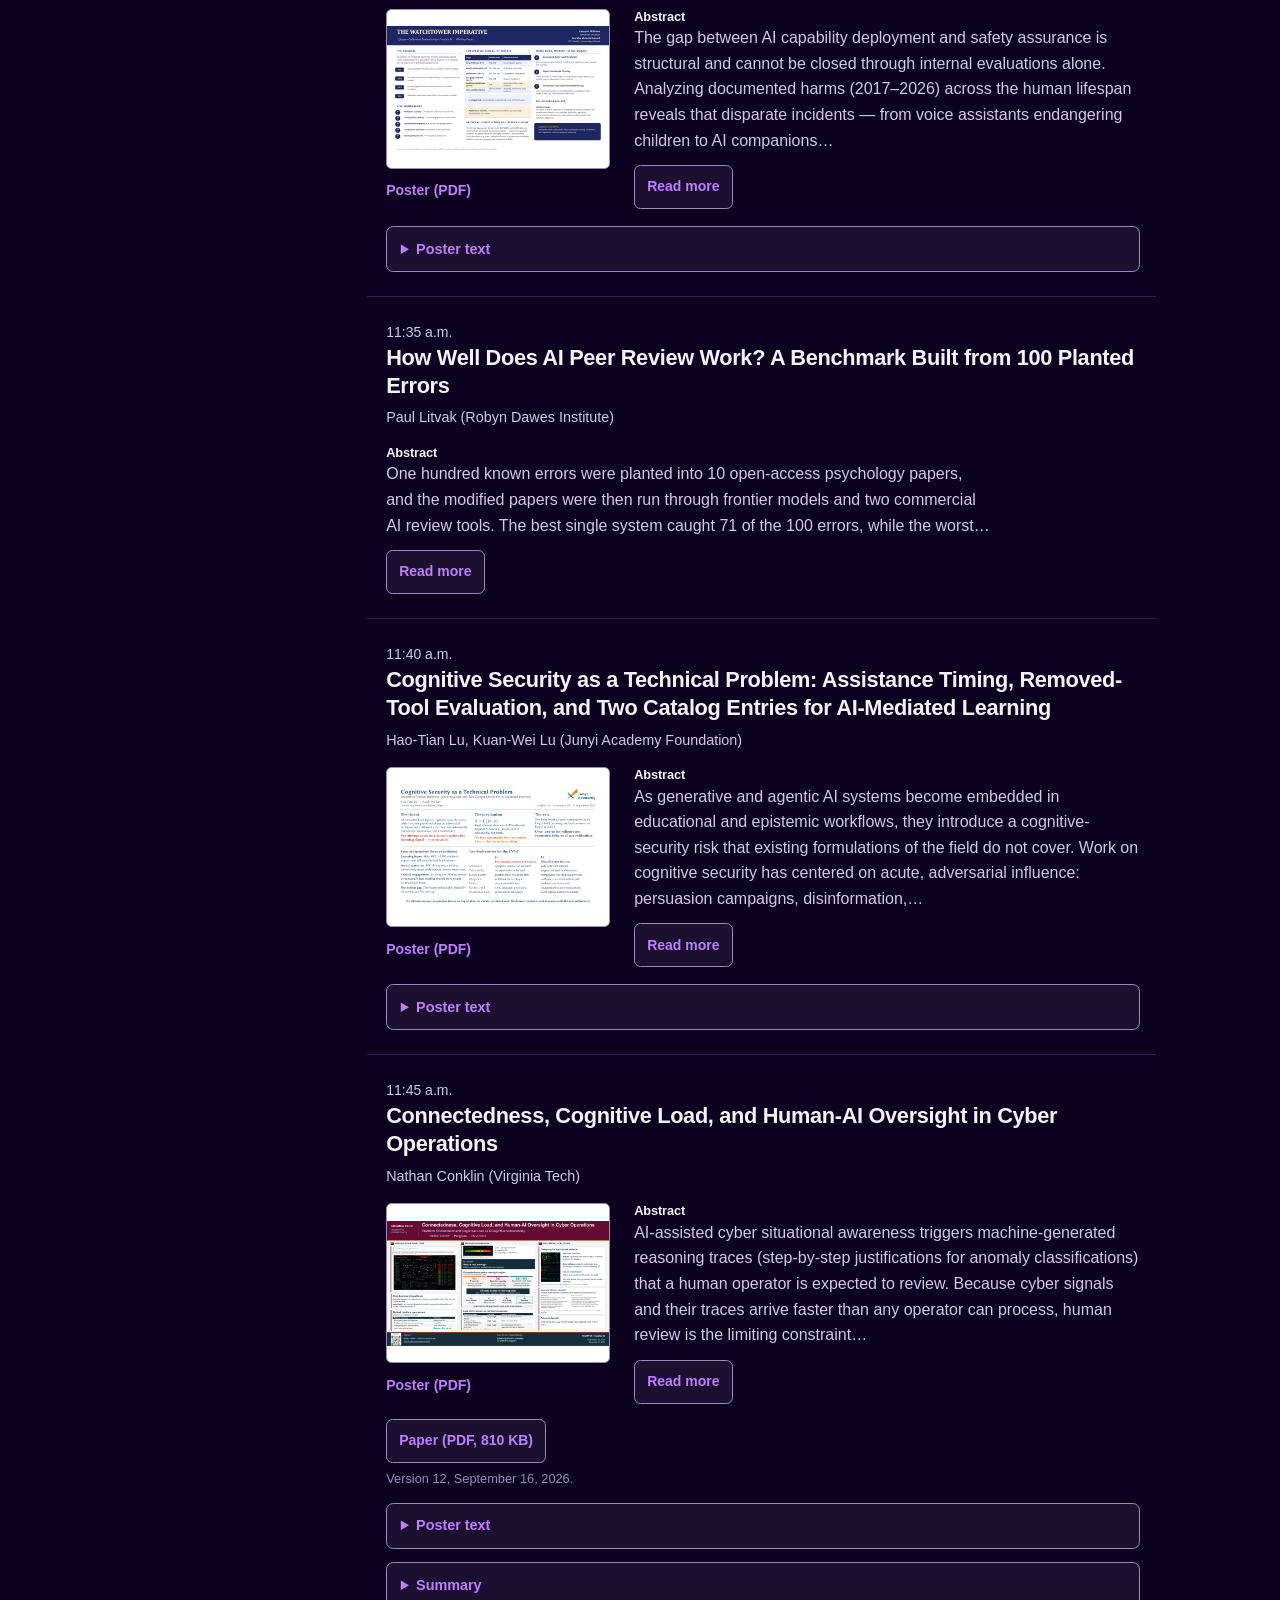
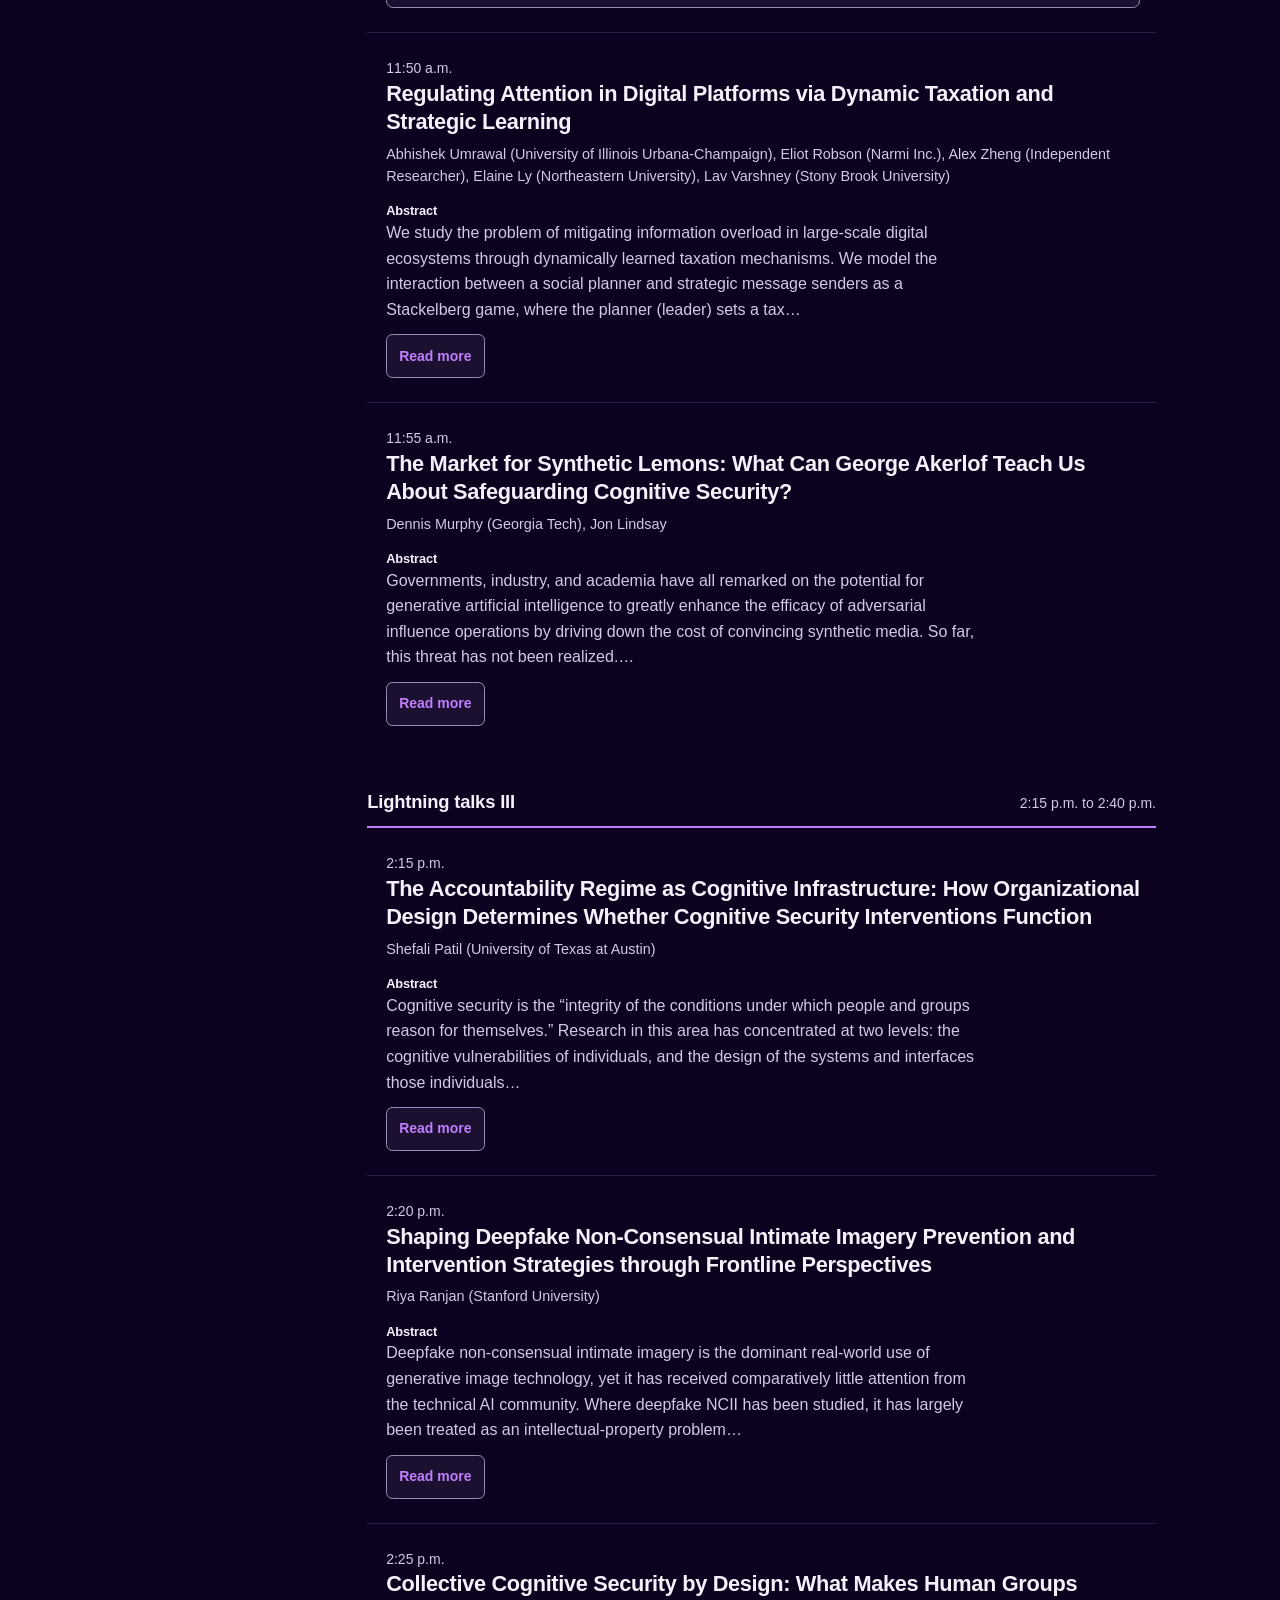
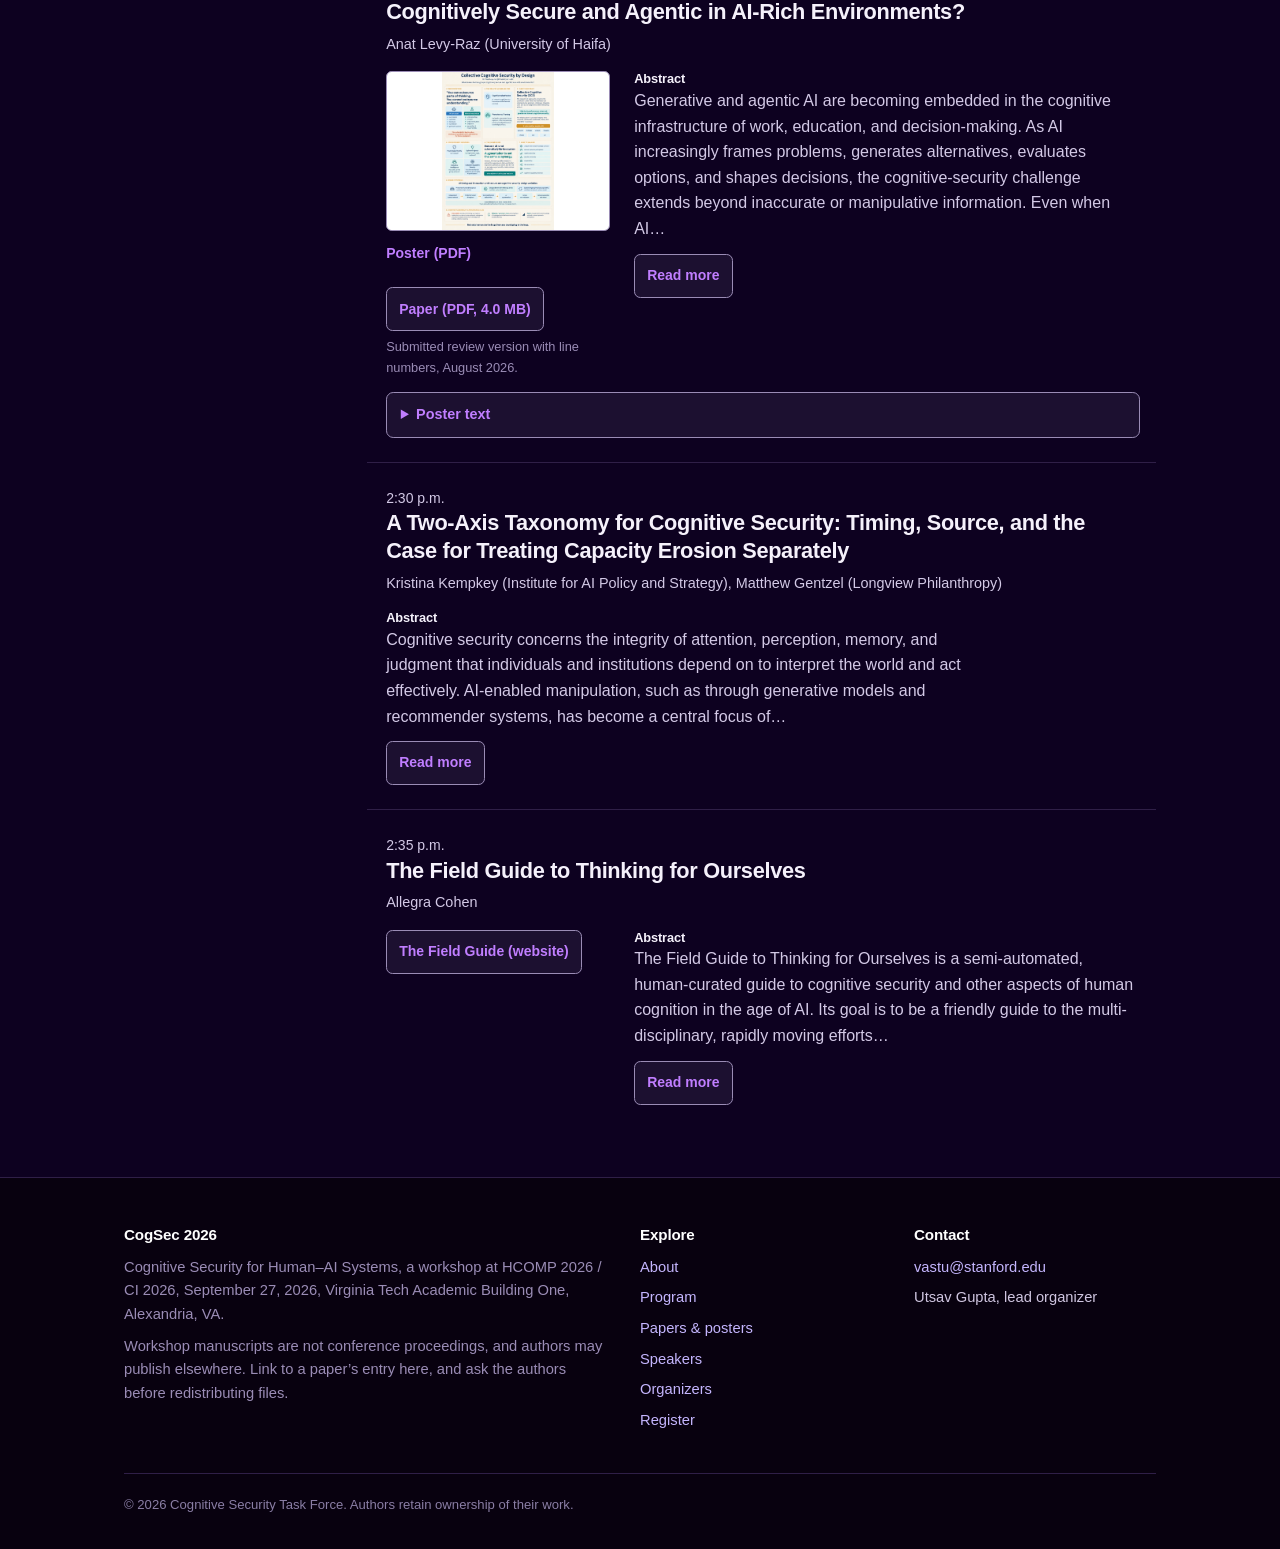
==== commit 6d442dac: "Day-of schedule: Panel 2 at 1:30, Lightning talks III at 2:15, Jam at 2:50; plainer Jam and closing " ====
--- a/gallery/index.html
+++ b/gallery/index.html
@@ -80,7 +80,7 @@
           <ul class="g-block-links" role="list">
             <li><a href="#block-1"><strong>Lightning talks I</strong><time datetime="2026-09-27T10:00:00-04:00">10:00 a.m.</time></a></li>
 <li><a href="#block-2"><strong>Lightning talks II</strong><time datetime="2026-09-27T11:30:00-04:00">11:30 a.m.</time></a></li>
-<li><a href="#block-3"><strong>Lightning talks III</strong><time datetime="2026-09-27T13:00:00-04:00">1:00 p.m.</time></a></li>
+<li><a href="#block-3"><strong>Lightning talks III</strong><time datetime="2026-09-27T14:15:00-04:00">2:15 p.m.</time></a></li>
           </ul>
         </nav>
         <p class="g-back"><a href="../index.html">← Workshop home</a></p>
@@ -145,7 +145,7 @@
 <h5>The Governance Ask</h5>
 <p>Matrix coverage: the share of matrix cells with an assigned instrument, baseline, and escalation threshold. An auditable metric for regulators, procurement, and insurance underwriting, usable without new statutory categories.</p>
 <p>Cognitive vulnerability: an implicit adult user model, blind to lifespan-varying attribution, self-regulation, and consequence authority.</p>
-</div></details></article></li><li><article class="g-paper" id="p18-litvak" tabindex="-1" aria-labelledby="p18-litvak-t" data-start="2026-09-27T11:35:00-04:00" data-end="2026-09-27T11:40:00-04:00"><header><p class="g-when"><time datetime="2026-09-27T11:35:00-04:00">11:35 a.m.</time><span class="g-onstage" hidden>Scheduled now</span></p><h3 id="p18-litvak-t"><a href="#p18-litvak">How Well Does AI Peer Review Work? A Benchmark Built from 100 Planted Errors</a></h3><p class="g-byline">Paul Litvak (Robyn Dawes Institute)</p></header><div class="g-paper-body"><div class="g-abstract" data-g-abstract><h4>Abstract</h4><p class="g-abstract-preview" id="p18-litvak-preview" hidden>One hundred known errors were planted into 10 open-access psychology papers, and the modified papers were then run through frontier models and two commercial AI review tools. The best single system caught 71 of the 100 errors, while the worst…</p><div class="g-abstract-full" id="p18-litvak-abstract"><p>One hundred known errors were planted into 10 open-access psychology papers, and the modified papers were then run through frontier models and two commercial AI review tools. The best single system caught 71 of the 100 errors, while the worst caught 30. Pooling every system&#x27;s output caught 93. Models are only partly correlated in the errors they find, which makes ensembling a big lever for finding issues in papers. Seven errors could not be caught by any system, and all seven were omissions: information deleted from a paper rather than mistakes inserted into it. Refine.ink contributes more unique catches than any other single system, though it is expensive on a per-error basis. False positives were not measured, and how this error distribution compares to the distribution of errors in real papers remains unknown. The papers, errors, model outputs, and full experiment log are public, so that others can build on this toward a comprehensive evaluation benchmark across disciplines.</p></div><button class="g-action" type="button" hidden aria-expanded="true" aria-controls="p18-litvak-abstract p18-litvak-preview"><span class="g-toggle-label">Read more</span><span class="g-sr">: How Well Does AI Peer Review Work? A Benchmark Built from 100 Planted Errors</span></button></div></div></article></li><li><article class="g-paper g-paper--assets" id="p11-lu" tabindex="-1" aria-labelledby="p11-lu-t" data-start="2026-09-27T11:40:00-04:00" data-end="2026-09-27T11:45:00-04:00"><header><p class="g-when"><time datetime="2026-09-27T11:40:00-04:00">11:40 a.m.</time><span class="g-onstage" hidden>Scheduled now</span></p><h3 id="p11-lu-t"><a href="#p11-lu">Cognitive Security as a Technical Problem: Assistance Timing, Removed-Tool Evaluation, and Two Catalog Entries for AI-Mediated Learning</a></h3><p class="g-byline">Hao-Tian Lu, Kuan-Wei Lu (Junyi Academy Foundation)</p></header><div class="g-paper-body"><div class="g-assets g-assets--poster"><figure class="g-poster"><a id="p11-lu-poster" href="assets/11-lu-poster.pdf"><img src="assets/11-lu-poster.jpg" width="1600" height="901" loading="lazy" decoding="async" alt=""><span class="g-poster-label">Poster (PDF)</span><span class="g-sr">: Cognitive Security as a Technical Problem: Assistance Timing, Removed-Tool Evaluation, and Two Catalog Entries for AI-Mediated Learning</span></a></figure></div><div class="g-abstract" data-g-abstract><h4>Abstract</h4><p class="g-abstract-preview" id="p11-lu-preview" hidden>As generative and agentic AI systems become embedded in educational and epistemic workflows, they introduce a cognitive-security risk that existing formulations of the field do not cover. Work on cognitive security has centered on acute, adversarial influence: persuasion campaigns, disinformation,…</p><div class="g-abstract-full" id="p11-lu-abstract"><p>As generative and agentic AI systems become embedded in educational and epistemic workflows, they introduce a cognitive-security risk that existing formulations of the field do not cover. Work on cognitive security has centered on acute, adversarial influence: persuasion campaigns, disinformation, and synthetic media. We argue in this position paper that AI-mediated learning presents a threat with the same protected object but a different structure, in which non-adversarial, cumulative, and constitutive rather than distortionary. Influence attacks distort the mapping from a person’s dispositions to their beliefs and actions; routine cognitive offloading prevents that mapping from forming, leaving nothing to distort. Educational offloading is therefore the micro-level substrate of gradual disempowerment rather than a variant of persuasion. Learning depends on prediction error, which can arise only where the learner has formed an expectation of their own, and deployments that supply a finished answer the moment uncertainty is expressed leave no expectation to violate. Because RLHF rewards immediate task resolution over long-term schema formation, this is the direction deployment drifts by default. We identify assistance timing relative to the learner’s own attempt as the design variable separating autonomy-preserving from autonomy-eroding assistance, treat calibration and equity as part of the mitigation rather than afterthoughts, contribute two worked entries to the Cognitive Vulnerability and Mitigation Catalog, and propose removed-tool assessment as the measurement commitment that makes such entries comparable.</p></div><button class="g-action" type="button" hidden aria-expanded="true" aria-controls="p11-lu-abstract p11-lu-preview"><span class="g-toggle-label">Read more</span><span class="g-sr">: Cognitive Security as a Technical Problem: Assistance Timing, Removed-Tool Evaluation, and Two Catalog Entries for AI-Mediated Learning</span></button></div></div><details class="g-details" id="p11-lu-text"><summary>Poster text<span class="g-sr">: Cognitive Security as a Technical Problem: Assistance Timing, Removed-Tool Evaluation, and Two Catalog Entries for AI-Mediated Learning</span></summary><div class="g-prose">
+</div></details></article></li><li><article class="g-paper" id="p18-litvak" tabindex="-1" aria-labelledby="p18-litvak-t" data-start="2026-09-27T11:35:00-04:00" data-end="2026-09-27T11:40:00-04:00"><header><p class="g-when"><time datetime="2026-09-27T11:35:00-04:00">11:35 a.m.</time><span class="g-onstage" hidden>Scheduled now</span></p><h3 id="p18-litvak-t"><a href="#p18-litvak">How Well Does AI Peer Review Work? A Benchmark Built from 100 Planted Errors</a></h3><p class="g-byline">Paul Litvak (Robyn Dawes Institute)</p></header><div class="g-paper-body"><div class="g-abstract" data-g-abstract><h4>Abstract</h4><p class="g-abstract-preview" id="p18-litvak-preview" hidden>One hundred known errors were planted into 10 open-access psychology papers, and the modified papers were then run through frontier models and two commercial AI review tools. The best single system caught 71 of the 100 errors, while the worst…</p><div class="g-abstract-full" id="p18-litvak-abstract"><p>One hundred known errors were planted into 10 open-access psychology papers, and the modified papers were then run through frontier models and two commercial AI review tools. The best single system caught 71 of the 100 errors, while the worst caught 30. Pooling every system&#x27;s output caught 93. Models are only partly correlated in the errors they find, which makes ensembling a big lever for finding issues in papers. Seven errors could not be caught by any system, and all seven were omissions: information deleted from a paper rather than mistakes inserted into it. Refine.ink contributes more unique catches than any other single system, though it is expensive on a per-error basis. False positives were not measured, and how this error distribution compares to the distribution of errors in real papers remains unknown. The papers, errors, model outputs, and full experiment log are public, so that others can build on this toward a comprehensive evaluation benchmark across disciplines.</p></div><button class="g-action" type="button" hidden aria-expanded="true" aria-controls="p18-litvak-abstract p18-litvak-preview"><span class="g-toggle-label">Read more</span><span class="g-sr">: How Well Does AI Peer Review Work? A Benchmark Built from 100 Planted Errors</span></button></div></div></article></li><li><article class="g-paper g-paper--assets" id="p11-lu" tabindex="-1" aria-labelledby="p11-lu-t" data-start="2026-09-27T11:40:00-04:00" data-end="2026-09-27T11:45:00-04:00"><header><p class="g-when"><time datetime="2026-09-27T11:40:00-04:00">11:40 a.m.</time><span class="g-onstage" hidden>Scheduled now</span></p><h3 id="p11-lu-t"><a href="#p11-lu">Cognitive Security as a Technical Problem: Assistance Timing, Removed-Tool Evaluation, and Two Catalog Entries for AI-Mediated Learning</a></h3><p class="g-byline">Hao-Tian Lu, Kuan-Wei Lu (Junyi Academy Foundation)</p></header><div class="g-paper-body"><div class="g-assets g-assets--poster"><figure class="g-poster"><a id="p11-lu-poster" href="assets/11-lu-poster.pdf"><img src="assets/11-lu-poster.jpg" width="1600" height="901" loading="lazy" decoding="async" alt=""><span class="g-poster-label">Poster (PDF)</span><span class="g-sr">: Cognitive Security as a Technical Problem: Assistance Timing, Removed-Tool Evaluation, and Two Catalog Entries for AI-Mediated Learning</span></a></figure></div><div class="g-abstract" data-g-abstract><h4>Abstract</h4><p class="g-abstract-preview" id="p11-lu-preview" hidden>As generative and agentic AI systems become embedded in educational and epistemic workflows, they introduce a cognitive-security risk that existing formulations of the field do not cover. Work on cognitive security has centered on acute, adversarial influence: persuasion campaigns, disinformation,…</p><div class="g-abstract-full" id="p11-lu-abstract"><p>As generative and agentic AI systems become embedded in educational and epistemic workflows, they introduce a cognitive-security risk that existing formulations of the field do not cover. Work on cognitive security has centered on acute, adversarial influence: persuasion campaigns, disinformation, and synthetic media. We argue in this position paper that AI-mediated learning presents a threat with the same protected object but a different structure - non-adversarial, cumulative, and constitutive rather than distortionary. Influence attacks distort the mapping from a person’s dispositions to their beliefs and actions; routine cognitive offloading prevents that mapping from forming, leaving nothing to distort. Educational offloading is therefore the micro-level substrate of gradual disempowerment rather than a variant of persuasion. Learning depends on prediction error, which can arise only where the learner has formed an expectation of their own, and deployments that supply a finished answer the moment uncertainty is expressed leave no expectation to violate. Because RLHF rewards immediate task resolution over long-term schema formation, this is the direction deployment drifts by default. We identify assistance timing relative to the learner’s own attempt as the design variable separating autonomy-preserving from autonomy-eroding assistance, treat calibration and equity as part of the mitigation rather than afterthoughts, contribute two worked entries to the Cognitive Vulnerability and Mitigation Catalog, and propose removed-tool assessment as the measurement commitment that makes such entries comparable.</p></div><button class="g-action" type="button" hidden aria-expanded="true" aria-controls="p11-lu-abstract p11-lu-preview"><span class="g-toggle-label">Read more</span><span class="g-sr">: Cognitive Security as a Technical Problem: Assistance Timing, Removed-Tool Evaluation, and Two Catalog Entries for AI-Mediated Learning</span></button></div></div><details class="g-details" id="p11-lu-text"><summary>Poster text<span class="g-sr">: Cognitive Security as a Technical Problem: Assistance Timing, Removed-Tool Evaluation, and Two Catalog Entries for AI-Mediated Learning</span></summary><div class="g-prose">
 <h4>Cognitive Security as a Technical Problem</h4>
 <p>Assistance Timing, Removed-Tool Evaluation, and Two Catalog Entries for AI-Mediated Learning. Hao-Tian Lu and Kuan-Wei Lu, Junyi Academy Foundation, Taipei. CogSec ’26, Alexandria, VA, 27 September 2026.</p>
 <h5>The threat</h5>
@@ -218,7 +218,7 @@
 <p><strong>Acknowledgments.</strong> Thanks to the support of Peraton for sponsorship of this work.</p>
 <p>Contact: Nathan Conklin, nathan.conklin@vt.edu. GitHub: <a href="https://github.com/nathanconklin/">github.com/nathanconklin/</a> (also given as a QR code). Dual role of connectedness: a load signal and a boundary on collective support. HCOMP’26 / CogSec’26, Washington, DC, USA, September 27, 2026.</p>
 </div></details><details class="g-details" id="p04-conklin-summary"><summary>Summary<span class="g-sr">: Connectedness, Cognitive Load, and Human-AI Oversight in Cyber Operations</span></summary><div class="g-prose"><p>U.S. Navy sailors have to manage the ship, carry out the mission, monitor tactical systems, and respond to cybersecurity threats at the same time. During demanding operations, this creates a heavy mental workload, and current cyber displays can add even more information for sailors to process.</p><p>AI can help by detecting unusual cyber activity and explaining why it believes something may be a threat. However, these explanations can arrive faster than a sailor can review them. Most systems decide what deserves human attention by looking only at the AI’s confidence or uncertainty. We propose also considering how much attention the operator is likely to have available.</p><p>On a submarine or other maritime platform, existing system data can provide useful clues about operator workload. Examples include depth, communications availability, the number of nearby contacts being tracked, and the overall pace of operations. These same conditions also affect whether the crew can reach outside experts for help.</p><p>Our proposed approach combines cyber risk with estimated operator capacity to decide when human review is most important. The goal is to make AI-supported cyber defense more practical by matching oversight demands to the sailor’s real operating environment and available support at that particular moment.</p></div></details></article></li><li><article class="g-paper" id="p12-umrawal" tabindex="-1" aria-labelledby="p12-umrawal-t" data-start="2026-09-27T11:50:00-04:00" data-end="2026-09-27T11:55:00-04:00"><header><p class="g-when"><time datetime="2026-09-27T11:50:00-04:00">11:50 a.m.</time><span class="g-onstage" hidden>Scheduled now</span></p><h3 id="p12-umrawal-t"><a href="#p12-umrawal">Regulating Attention in Digital Platforms via Dynamic Taxation and Strategic Learning</a></h3><p class="g-byline">Abhishek Umrawal (University of Illinois Urbana-Champaign), Eliot Robson (Narmi Inc.), Alex Zheng (Independent Researcher), Elaine Ly (Northeastern University), Lav Varshney (Stony Brook University)</p></header><div class="g-paper-body"><div class="g-abstract" data-g-abstract><h4>Abstract</h4><p class="g-abstract-preview" id="p12-umrawal-preview" hidden>We study the problem of mitigating information overload in large-scale digital ecosystems through dynamically learned taxation mechanisms. We model the interaction between a social planner and strategic message senders as a Stackelberg game, where the planner (leader) sets a tax…</p><div class="g-abstract-full" id="p12-umrawal-abstract"><p>We study the problem of mitigating information overload in large-scale digital ecosystems through dynamically learned taxation mechanisms. We model the interaction between a social planner and strategic message senders as a Stackelberg game, where the planner (leader) sets a tax policy on messaging and the senders (followers) adapt their behavior over time via reinforcement learning under limited interaction horizons, giving rise to non-equilibrium and boundedly rational behavior. The planner’s objective balances reducing aggregate message volume with promoting equity in access to user attention, formalized via a log-participation reward and the Gini coefficient. Leveraging a query-based follower oracle, we show that the leader’s policy optimization problem can be cast as a partially observable Markov decision process (POMDP), enabling the use of reinforcement learning to search over tax policies. In the one-step single-sender, one-step multi-sender, and multi-step single-sender environments, RL-trained tax policies reach or closely approximate the analytically computed optimum, including exact, stable convergence to the dynamic-programming optimum in the multi-step setting under our best hyperparameter configuration; we additionally observe that other hyperparameter choices in the multi-step setting reach a comparable peak but subsequently decay to a majority of it, a sensitivity we have not yet fully characterized. The multi-step, multi-sender environment is in progress. These results suggest that dynamic taxation, framed as a POMDP over learning-based follower responses, is a viable and promising approach to regulating information overload in attention-constrained environments.</p></div><button class="g-action" type="button" hidden aria-expanded="true" aria-controls="p12-umrawal-abstract p12-umrawal-preview"><span class="g-toggle-label">Read more</span><span class="g-sr">: Regulating Attention in Digital Platforms via Dynamic Taxation and Strategic Learning</span></button></div></div></article></li><li><article class="g-paper" id="p13-murphy" tabindex="-1" aria-labelledby="p13-murphy-t" data-start="2026-09-27T11:55:00-04:00" data-end="2026-09-27T12:00:00-04:00"><header><p class="g-when"><time datetime="2026-09-27T11:55:00-04:00">11:55 a.m.</time><span class="g-onstage" hidden>Scheduled now</span></p><h3 id="p13-murphy-t"><a href="#p13-murphy">The Market for Synthetic Lemons: What Can George Akerlof Teach Us About Safeguarding Cognitive Security?</a></h3><p class="g-byline">Dennis Murphy (Georgia Tech), Jon Lindsay</p></header><div class="g-paper-body"><div class="g-abstract" data-g-abstract><h4>Abstract</h4><p class="g-abstract-preview" id="p13-murphy-preview" hidden>Governments, industry, and academia have all remarked on the potential for generative artificial intelligence to greatly enhance the efficacy of adversarial influence operations by driving down the cost of convincing synthetic media. So far, this threat has not been realized.…</p><div class="g-abstract-full" id="p13-murphy-abstract"><p>Governments, industry, and academia have all remarked on the potential for generative artificial intelligence to greatly enhance the efficacy of adversarial influence operations by driving down the cost of convincing synthetic media. So far, this threat has not been realized. Significant research has explored facets of this conundrum, but there remains room for frameworks that explain why. This paper puts forward George Akerlof’s analysis of markets under quality uncertainty. Akerlof showed how information asymmetries can bring down a market; he also showed why they usually do not. Guarantees, licensing, and brand names establish verification externally, beyond the interaction between a customer and the purveyor of potentially dubious goods. This paper contends that similar mechanisms can be applied to synthetic media, and it identifies four pathways for securing collective sensemaking against GAI-enabled synthetic media: technological, institutional, legal, and social. It considers each against the influence operations that targeted the 2024 United States presidential election, an episode in which abundant synthetic media produced no observable collapse of the information environment. It also acknowledges substantial limitations: disinformation may not work as commonly assumed, audiences may respond to uncertainty by discounting everything rather than believing falsehoods, some audiences may prefer lemons, and verification mechanisms are themselves fragile.</p></div><button class="g-action" type="button" hidden aria-expanded="true" aria-controls="p13-murphy-abstract p13-murphy-preview"><span class="g-toggle-label">Read more</span><span class="g-sr">: The Market for Synthetic Lemons: What Can George Akerlof Teach Us About Safeguarding Cognitive Security?</span></button></div></div></article></li></ol></section>
-<section class="g-block" id="block-3" tabindex="-1" aria-labelledby="block-3-title"><header class="g-block-head"><h2 id="block-3-title">Lightning talks III</h2><p>1:00 p.m. to 1:25 p.m.</p></header><ol class="g-list" role="list"><li><article class="g-paper" id="p09-patil" tabindex="-1" aria-labelledby="p09-patil-t" data-start="2026-09-27T13:00:00-04:00" data-end="2026-09-27T13:05:00-04:00"><header><p class="g-when"><time datetime="2026-09-27T13:00:00-04:00">1:00 p.m.</time><span class="g-onstage" hidden>Scheduled now</span></p><h3 id="p09-patil-t"><a href="#p09-patil">The Accountability Regime as Cognitive Infrastructure: How Organizational Design Determines Whether Cognitive Security Interventions Function</a></h3><p class="g-byline">Shefali Patil (University of Texas at Austin)</p></header><div class="g-paper-body"><div class="g-abstract" data-g-abstract><h4>Abstract</h4><p class="g-abstract-preview" id="p09-patil-preview" hidden>Cognitive security is the “integrity of the conditions under which people and groups reason for themselves.” Research in this area has concentrated at two levels: the cognitive vulnerabilities of individuals, and the design of the systems and interfaces those individuals…</p><div class="g-abstract-full" id="p09-patil-abstract"><p>Cognitive security is the “integrity of the conditions under which people and groups reason for themselves.” Research in this area has concentrated at two levels: the cognitive vulnerabilities of individuals, and the design of the systems and interfaces those individuals encounter. Both are necessary, but this position paper argues that a third level determines whether interventions at the first two can reliably function in organizations: the accountability regime that surrounds the human-AI interface. Critical infrastructure organizations have historically maintained two accountability regimes simultaneously: procedural, which emphasize shared procedural standards, documented workflows, and coordinated adherence to established protocols, and discretionary, which emphasize and protect professional judgment through designated roles that enable professionals to exercise tacit, contextual knowledge. Drawing on organizational research on accountability and comments I recently submitted to NIST on its Trustworthy AI in Critical Infrastructure Profile, I argue that AI is dismantling the organization’s ability to maintain both regimes. This collapse produces two opposing failure modes—mindless conformity and reckless deviation—that map directly onto this community’s concern with over- and under-reliance. I offer a diagnostic (the asymmetry test), three design principles, and a research agenda that treats the accountability regime as a moderator of every mitigation the Cognitive Vulnerability and Mitigation Catalog will contain.</p></div><button class="g-action" type="button" hidden aria-expanded="true" aria-controls="p09-patil-abstract p09-patil-preview"><span class="g-toggle-label">Read more</span><span class="g-sr">: The Accountability Regime as Cognitive Infrastructure: How Organizational Design Determines Whether Cognitive Security Interventions Function</span></button></div></div></article></li><li><article class="g-paper" id="p14-ranjan" tabindex="-1" aria-labelledby="p14-ranjan-t" data-start="2026-09-27T13:05:00-04:00" data-end="2026-09-27T13:10:00-04:00"><header><p class="g-when"><time datetime="2026-09-27T13:05:00-04:00">1:05 p.m.</time><span class="g-onstage" hidden>Scheduled now</span></p><h3 id="p14-ranjan-t"><a href="#p14-ranjan">Shaping Deepfake Non-Consensual Intimate Imagery Prevention and Intervention Strategies through Frontline Perspectives</a></h3><p class="g-byline">Riya Ranjan (Stanford University)</p></header><div class="g-paper-body"><div class="g-abstract" data-g-abstract><h4>Abstract</h4><p class="g-abstract-preview" id="p14-ranjan-preview" hidden>Deepfake non-consensual intimate imagery is the dominant real-world use of generative image technology, yet it has received comparatively little attention from the technical AI community. Where deepfake NCII has been studied, it has largely been treated as an intellectual-property problem…</p><div class="g-abstract-full" id="p14-ranjan-abstract"><p>Deepfake non-consensual intimate imagery is the dominant real-world use of generative image technology, yet it has received comparatively little attention from the technical AI community. Where deepfake NCII has been studied, it has largely been treated as an intellectual-property problem to be met with existing privacy and copyright law—a framing that neglects both its nature as a form of sexual violence and the expertise of the frontline that already responds to it. Reframing deepfake NCII as technology-facilitated sexual violence, I draw on a pilot study of semi-structured interviews with twelve U.S.-based sexual violence service providers to make two contributions. First, I characterize the frontline of deepfake NCII response as it currently operates, identifying four concerns: insufficient specialized training, scarce resources, the interlocking failure of under-legislation and under-enforcement, and a desire for stronger collaborative pipelines and prevention. Second, I synthesize these findings into a framework for frontline-centered AI governance, which treats the intervention and prevention workers who encounter harm first as constitutive participants in how AI systems are governed rather than as downstream recipients of governance decisions. I argue that this framework generalizes beyond deepfake NCII to other domains of AI safety.</p></div><button class="g-action" type="button" hidden aria-expanded="true" aria-controls="p14-ranjan-abstract p14-ranjan-preview"><span class="g-toggle-label">Read more</span><span class="g-sr">: Shaping Deepfake Non-Consensual Intimate Imagery Prevention and Intervention Strategies through Frontline Perspectives</span></button></div></div></article></li><li><article class="g-paper g-paper--assets" id="p16-levy-raz" tabindex="-1" aria-labelledby="p16-levy-raz-t" data-start="2026-09-27T13:10:00-04:00" data-end="2026-09-27T13:15:00-04:00"><header><p class="g-when"><time datetime="2026-09-27T13:10:00-04:00">1:10 p.m.</time><span class="g-onstage" hidden>Scheduled now</span></p><h3 id="p16-levy-raz-t"><a href="#p16-levy-raz">Collective Cognitive Security by Design: What Makes Human Groups Cognitively Secure and Agentic in AI-Rich Environments?</a></h3><p class="g-byline">Anat Levy-Raz (University of Haifa)</p></header><div class="g-paper-body"><div class="g-assets g-assets--poster"><figure class="g-poster"><a id="p16-levy-raz-poster" href="assets/16-levy-raz-poster.pdf"><img src="assets/16-levy-raz-poster.jpg" width="1132" height="1600" loading="lazy" decoding="async" alt=""><span class="g-poster-label">Poster (PDF)</span><span class="g-sr">: Collective Cognitive Security by Design: What Makes Human Groups Cognitively Secure and Agentic in AI-Rich Environments?</span></a></figure><ul class="g-materials" role="list"><li><a class="g-action" href="assets/16-levy-raz-paper.pdf">Paper (PDF, 4.0 MB)<span class="g-sr">: Collective Cognitive Security by Design: What Makes Human Groups Cognitively Secure and Agentic in AI-Rich Environments?</span></a><span class="g-version">Submitted review version with line numbers, August 2026.</span></li></ul></div><div class="g-abstract" data-g-abstract><h4>Abstract</h4><p class="g-abstract-preview" id="p16-levy-raz-preview" hidden>Generative and agentic AI are becoming embedded in the cognitive infrastructure of work, education, and decision-making. As AI increasingly frames problems, generates alternatives, evaluates options, and shapes decisions, the cognitive-security challenge extends beyond inaccurate or manipulative information. Even when AI…</p><div class="g-abstract-full" id="p16-levy-raz-abstract"><p>Generative and agentic AI are becoming embedded in the cognitive infrastructure of work, education, and decision-making. As AI increasingly frames problems, generates alternatives, evaluates options, and shapes decisions, the cognitive-security challenge extends beyond inaccurate or manipulative information. Even when AI performs well, two related vulnerabilities may emerge: cognitive substitution, in which people have fewer opportunities to retrieve, generate, question, evaluate, and own judgments themselves; and premature AI framing, in which a shared machine-generated interpretation organizes collective reasoning before uniquely held human knowledge has surfaced.</p><p>We use Collective Cognitive Security (CCS) to denote the capacity of a group to preserve the conditions under which its members can independently generate, challenge, integrate, own, and act on judgments while interacting with AI. CCS is distinct from collective intelligence: a group may achieve a high-quality outcome while remaining cognitively insecure if human participants no longer meaningfully contribute to, evaluate, challenge, or own the reasoning that produced it.</p><p>We propose Protected Human Divergence as a candidate design principle, Designed Collective Thinking (DCT) as a candidate social architecture, and the Epistemic Agency Practice Loop (EAPL) as a candidate mechanism through which epistemic agency may be repeatedly enacted. We examine how deliberation structure and AI-entry timing affect enacted agency, cognitive diversity, idiosyncratic knowledge expression, decision ownership, responsibility, idea provenance, AI reliance, and cognitive-capability retention.</p><p>The framework implies a concrete mitigation and measurement strategy: protect a phase of human generation before shared AI framing, then examine whether uniquely held human information enters collective reasoning and whether people continue to generate, challenge, evaluate, choose, and own the resulting judgment. The broader question is how human-AI systems can augment performance without eroding the human capacities, expertise, and collective knowledge on which resilient organizations and societies depend.</p></div><button class="g-action" type="button" hidden aria-expanded="true" aria-controls="p16-levy-raz-abstract p16-levy-raz-preview"><span class="g-toggle-label">Read more</span><span class="g-sr">: Collective Cognitive Security by Design: What Makes Human Groups Cognitively Secure and Agentic in AI-Rich Environments?</span></button></div></div><details class="g-details" id="p16-levy-raz-text"><summary>Poster text<span class="g-sr">: Collective Cognitive Security by Design: What Makes Human Groups Cognitively Secure and Agentic in AI-Rich Environments?</span></summary><div class="g-prose">
+<section class="g-block" id="block-3" tabindex="-1" aria-labelledby="block-3-title"><header class="g-block-head"><h2 id="block-3-title">Lightning talks III</h2><p>2:15 p.m. to 2:40 p.m.</p></header><ol class="g-list" role="list"><li><article class="g-paper" id="p09-patil" tabindex="-1" aria-labelledby="p09-patil-t" data-start="2026-09-27T14:15:00-04:00" data-end="2026-09-27T14:20:00-04:00"><header><p class="g-when"><time datetime="2026-09-27T14:15:00-04:00">2:15 p.m.</time><span class="g-onstage" hidden>Scheduled now</span></p><h3 id="p09-patil-t"><a href="#p09-patil">The Accountability Regime as Cognitive Infrastructure: How Organizational Design Determines Whether Cognitive Security Interventions Function</a></h3><p class="g-byline">Shefali Patil (University of Texas at Austin)</p></header><div class="g-paper-body"><div class="g-abstract" data-g-abstract><h4>Abstract</h4><p class="g-abstract-preview" id="p09-patil-preview" hidden>Cognitive security is the “integrity of the conditions under which people and groups reason for themselves.” Research in this area has concentrated at two levels: the cognitive vulnerabilities of individuals, and the design of the systems and interfaces those individuals…</p><div class="g-abstract-full" id="p09-patil-abstract"><p>Cognitive security is the “integrity of the conditions under which people and groups reason for themselves.” Research in this area has concentrated at two levels: the cognitive vulnerabilities of individuals, and the design of the systems and interfaces those individuals encounter. Both are necessary, but this position paper argues that a third level determines whether interventions at the first two can reliably function in organizations: the accountability regime that surrounds the human-AI interface. Critical infrastructure organizations have historically maintained two accountability regimes simultaneously: procedural, which emphasize shared procedural standards, documented workflows, and coordinated adherence to established protocols, and discretionary, which emphasize and protect professional judgment through designated roles that enable professionals to exercise tacit, contextual knowledge. Drawing on organizational research on accountability and comments I recently submitted to NIST on its Trustworthy AI in Critical Infrastructure Profile, I argue that AI is dismantling the organization’s ability to maintain both regimes. This collapse produces two opposing failure modes—mindless conformity and reckless deviation—that map directly onto this community’s concern with over- and under-reliance. I offer a diagnostic (the asymmetry test), three design principles, and a research agenda that treats the accountability regime as a moderator of every mitigation the Cognitive Vulnerability and Mitigation Catalog will contain.</p></div><button class="g-action" type="button" hidden aria-expanded="true" aria-controls="p09-patil-abstract p09-patil-preview"><span class="g-toggle-label">Read more</span><span class="g-sr">: The Accountability Regime as Cognitive Infrastructure: How Organizational Design Determines Whether Cognitive Security Interventions Function</span></button></div></div></article></li><li><article class="g-paper" id="p14-ranjan" tabindex="-1" aria-labelledby="p14-ranjan-t" data-start="2026-09-27T14:20:00-04:00" data-end="2026-09-27T14:25:00-04:00"><header><p class="g-when"><time datetime="2026-09-27T14:20:00-04:00">2:20 p.m.</time><span class="g-onstage" hidden>Scheduled now</span></p><h3 id="p14-ranjan-t"><a href="#p14-ranjan">Shaping Deepfake Non-Consensual Intimate Imagery Prevention and Intervention Strategies through Frontline Perspectives</a></h3><p class="g-byline">Riya Ranjan (Stanford University)</p></header><div class="g-paper-body"><div class="g-abstract" data-g-abstract><h4>Abstract</h4><p class="g-abstract-preview" id="p14-ranjan-preview" hidden>Deepfake non-consensual intimate imagery is the dominant real-world use of generative image technology, yet it has received comparatively little attention from the technical AI community. Where deepfake NCII has been studied, it has largely been treated as an intellectual-property problem…</p><div class="g-abstract-full" id="p14-ranjan-abstract"><p>Deepfake non-consensual intimate imagery is the dominant real-world use of generative image technology, yet it has received comparatively little attention from the technical AI community. Where deepfake NCII has been studied, it has largely been treated as an intellectual-property problem to be met with existing privacy and copyright law—a framing that neglects both its nature as a form of sexual violence and the expertise of the frontline that already responds to it. Reframing deepfake NCII as technology-facilitated sexual violence, I draw on a pilot study of semi-structured interviews with twelve U.S.-based sexual violence service providers to make two contributions. First, I characterize the frontline of deepfake NCII response as it currently operates, identifying four concerns: insufficient specialized training, scarce resources, the interlocking failure of under-legislation and under-enforcement, and a desire for stronger collaborative pipelines and prevention. Second, I synthesize these findings into a framework for frontline-centered AI governance, which treats the intervention and prevention workers who encounter harm first as constitutive participants in how AI systems are governed rather than as downstream recipients of governance decisions. I argue that this framework generalizes beyond deepfake NCII to other domains of AI safety.</p></div><button class="g-action" type="button" hidden aria-expanded="true" aria-controls="p14-ranjan-abstract p14-ranjan-preview"><span class="g-toggle-label">Read more</span><span class="g-sr">: Shaping Deepfake Non-Consensual Intimate Imagery Prevention and Intervention Strategies through Frontline Perspectives</span></button></div></div></article></li><li><article class="g-paper g-paper--assets" id="p16-levy-raz" tabindex="-1" aria-labelledby="p16-levy-raz-t" data-start="2026-09-27T14:25:00-04:00" data-end="2026-09-27T14:30:00-04:00"><header><p class="g-when"><time datetime="2026-09-27T14:25:00-04:00">2:25 p.m.</time><span class="g-onstage" hidden>Scheduled now</span></p><h3 id="p16-levy-raz-t"><a href="#p16-levy-raz">Collective Cognitive Security by Design: What Makes Human Groups Cognitively Secure and Agentic in AI-Rich Environments?</a></h3><p class="g-byline">Anat Levy-Raz (University of Haifa)</p></header><div class="g-paper-body"><div class="g-assets g-assets--poster"><figure class="g-poster"><a id="p16-levy-raz-poster" href="assets/16-levy-raz-poster.pdf"><img src="assets/16-levy-raz-poster.jpg" width="1132" height="1600" loading="lazy" decoding="async" alt=""><span class="g-poster-label">Poster (PDF)</span><span class="g-sr">: Collective Cognitive Security by Design: What Makes Human Groups Cognitively Secure and Agentic in AI-Rich Environments?</span></a></figure><ul class="g-materials" role="list"><li><a class="g-action" href="assets/16-levy-raz-paper.pdf">Paper (PDF, 4.0 MB)<span class="g-sr">: Collective Cognitive Security by Design: What Makes Human Groups Cognitively Secure and Agentic in AI-Rich Environments?</span></a><span class="g-version">Submitted review version with line numbers, August 2026.</span></li></ul></div><div class="g-abstract" data-g-abstract><h4>Abstract</h4><p class="g-abstract-preview" id="p16-levy-raz-preview" hidden>Generative and agentic AI are becoming embedded in the cognitive infrastructure of work, education, and decision-making. As AI increasingly frames problems, generates alternatives, evaluates options, and shapes decisions, the cognitive-security challenge extends beyond inaccurate or manipulative information. Even when AI…</p><div class="g-abstract-full" id="p16-levy-raz-abstract"><p>Generative and agentic AI are becoming embedded in the cognitive infrastructure of work, education, and decision-making. As AI increasingly frames problems, generates alternatives, evaluates options, and shapes decisions, the cognitive-security challenge extends beyond inaccurate or manipulative information. Even when AI performs well, two related vulnerabilities may emerge: cognitive substitution, in which people have fewer opportunities to retrieve, generate, question, evaluate, and own judgments themselves; and premature AI framing, in which a shared machine-generated interpretation organizes collective reasoning before uniquely held human knowledge has surfaced.</p><p>We use Collective Cognitive Security (CCS) to denote the capacity of a group to preserve the conditions under which its members can independently generate, challenge, integrate, own, and act on judgments while interacting with AI. CCS is distinct from collective intelligence: a group may achieve a high-quality outcome while remaining cognitively insecure if human participants no longer meaningfully contribute to, evaluate, challenge, or own the reasoning that produced it.</p><p>We propose Protected Human Divergence as a candidate design principle, Designed Collective Thinking (DCT) as a candidate social architecture, and the Epistemic Agency Practice Loop (EAPL) as a candidate mechanism through which epistemic agency may be repeatedly enacted. We examine how deliberation structure and AI-entry timing affect enacted agency, cognitive diversity, idiosyncratic knowledge expression, decision ownership, responsibility, idea provenance, AI reliance, and cognitive-capability retention.</p><p>The framework implies a concrete mitigation and measurement strategy: protect a phase of human generation before shared AI framing, then examine whether uniquely held human information enters collective reasoning and whether people continue to generate, challenge, evaluate, choose, and own the resulting judgment. The broader question is how human-AI systems can augment performance without eroding the human capacities, expertise, and collective knowledge on which resilient organizations and societies depend.</p></div><button class="g-action" type="button" hidden aria-expanded="true" aria-controls="p16-levy-raz-abstract p16-levy-raz-preview"><span class="g-toggle-label">Read more</span><span class="g-sr">: Collective Cognitive Security by Design: What Makes Human Groups Cognitively Secure and Agentic in AI-Rich Environments?</span></button></div></div><details class="g-details" id="p16-levy-raz-text"><summary>Poster text<span class="g-sr">: Collective Cognitive Security by Design: What Makes Human Groups Cognitively Secure and Agentic in AI-Rich Environments?</span></summary><div class="g-prose">
 <h4>Collective Cognitive Security by Design</h4>
 <p>Dr. Anat Levy-Raz, University of Haifa. What makes human groups cognitively secure and agentic in AI-rich environments?</p>
 <h5>1. Core distinction</h5>
@@ -268,7 +268,7 @@
 <p><strong>Mitigation / governance hook:</strong> protect a phase of human generation before consequential shared AI framing.</p>
 <p><strong>Metric:</strong> uniquely held human knowledge surfaced + enacted epistemic participation.</p>
 <p>Not only humans in the loop. Humans developing in the loop.</p>
-</div></details></article></li><li><article class="g-paper" id="p17-kempkey-gentzel" tabindex="-1" aria-labelledby="p17-kempkey-gentzel-t" data-start="2026-09-27T13:15:00-04:00" data-end="2026-09-27T13:20:00-04:00"><header><p class="g-when"><time datetime="2026-09-27T13:15:00-04:00">1:15 p.m.</time><span class="g-onstage" hidden>Scheduled now</span></p><h3 id="p17-kempkey-gentzel-t"><a href="#p17-kempkey-gentzel">A Two-Axis Taxonomy for Cognitive Security: Timing, Source, and the Case for Treating Capacity Erosion Separately</a></h3><p class="g-byline">Kristina Kempkey (Institute for AI Policy and Strategy), Matthew Gentzel (Longview Philanthropy)</p></header><div class="g-paper-body"><div class="g-abstract" data-g-abstract><h4>Abstract</h4><p class="g-abstract-preview" id="p17-kempkey-gentzel-preview" hidden>Cognitive security concerns the integrity of attention, perception, memory, and judgment that individuals and institutions depend on to interpret the world and act effectively. AI-enabled manipulation, such as through generative models and recommender systems, has become a central focus of…</p><div class="g-abstract-full" id="p17-kempkey-gentzel-abstract"><p>Cognitive security concerns the integrity of attention, perception, memory, and judgment that individuals and institutions depend on to interpret the world and act effectively. AI-enabled manipulation, such as through generative models and recommender systems, has become a central focus of research, funding, and media coverage, often involving a deliberate attacker influencing a single, high-stakes decision. In contrast, this paper categorizes threats using two axes. The first axis, timing, distinguishes between acute capture, where a decision is hijacked within a single window, and chronic drift, where incremental nudges accumulate and gradually distort subsequent decisions. The second axis, source, differentiates adversarial harm, which involves an intentional attacker, from emergent harm, which arises from systemic incentives without deliberate intent. Each of the four resulting categories is based on a distinct threat model and requires tailored defenses, and two of them remain underexplored. Additionally, cognitive offloading exists outside this framework. Cognitive offloading, often accelerated by AI systems that automate reasoning or decision-making, does not redirect decisions toward incorrect outcomes but instead diminishes the capacity for independent decision-making. Most manipulation-focused defenses do not address it. We outline how each category can be measured, identify where the axes may obscure certain problems, and propose priorities for future research agendas.</p></div><button class="g-action" type="button" hidden aria-expanded="true" aria-controls="p17-kempkey-gentzel-abstract p17-kempkey-gentzel-preview"><span class="g-toggle-label">Read more</span><span class="g-sr">: A Two-Axis Taxonomy for Cognitive Security: Timing, Source, and the Case for Treating Capacity Erosion Separately</span></button></div></div></article></li><li><article class="g-paper g-paper--assets" id="p10-cohen" tabindex="-1" aria-labelledby="p10-cohen-t" data-start="2026-09-27T13:20:00-04:00" data-end="2026-09-27T13:25:00-04:00"><header><p class="g-when"><time datetime="2026-09-27T13:20:00-04:00">1:20 p.m.</time><span class="g-onstage" hidden>Scheduled now</span></p><h3 id="p10-cohen-t"><a href="#p10-cohen">The Field Guide to Thinking for Ourselves</a></h3><p class="g-byline">Allegra Cohen</p></header><div class="g-paper-body"><div class="g-assets"><ul class="g-materials" role="list"><li><a class="g-action" href="https://www.seewhatuthink.com/field-guide" rel="noopener">The Field Guide (website)<span class="g-sr">: The Field Guide to Thinking for Ourselves</span></a></li></ul></div><div class="g-abstract" data-g-abstract><h4>Abstract</h4><p class="g-abstract-preview" id="p10-cohen-preview" hidden>The Field Guide to Thinking for Ourselves is a semi-automated, human-curated guide to cognitive security and other aspects of human cognition in the age of AI. Its goal is to be a friendly guide to the multi-disciplinary, rapidly moving efforts…</p><div class="g-abstract-full" id="p10-cohen-abstract"><p>The Field Guide to Thinking for Ourselves is a semi-automated, human-curated guide to cognitive security and other aspects of human cognition in the age of AI. Its goal is to be a friendly guide to the multi-disciplinary, rapidly moving efforts around protecting human cognition. The Guide is built on top of a property graph, curated by humans and fed by machines. If successful, the Guide will provide common ground for diverse convenings and help advise funders new to this important domain.</p></div><button class="g-action" type="button" hidden aria-expanded="true" aria-controls="p10-cohen-abstract p10-cohen-preview"><span class="g-toggle-label">Read more</span><span class="g-sr">: The Field Guide to Thinking for Ourselves</span></button></div></div></article></li></ol></section>
+</div></details></article></li><li><article class="g-paper" id="p17-kempkey-gentzel" tabindex="-1" aria-labelledby="p17-kempkey-gentzel-t" data-start="2026-09-27T14:30:00-04:00" data-end="2026-09-27T14:35:00-04:00"><header><p class="g-when"><time datetime="2026-09-27T14:30:00-04:00">2:30 p.m.</time><span class="g-onstage" hidden>Scheduled now</span></p><h3 id="p17-kempkey-gentzel-t"><a href="#p17-kempkey-gentzel">A Two-Axis Taxonomy for Cognitive Security: Timing, Source, and the Case for Treating Capacity Erosion Separately</a></h3><p class="g-byline">Kristina Kempkey (Institute for AI Policy and Strategy), Matthew Gentzel (Longview Philanthropy)</p></header><div class="g-paper-body"><div class="g-abstract" data-g-abstract><h4>Abstract</h4><p class="g-abstract-preview" id="p17-kempkey-gentzel-preview" hidden>Cognitive security concerns the integrity of attention, perception, memory, and judgment that individuals and institutions depend on to interpret the world and act effectively. AI-enabled manipulation, such as through generative models and recommender systems, has become a central focus of…</p><div class="g-abstract-full" id="p17-kempkey-gentzel-abstract"><p>Cognitive security concerns the integrity of attention, perception, memory, and judgment that individuals and institutions depend on to interpret the world and act effectively. AI-enabled manipulation, such as through generative models and recommender systems, has become a central focus of research, funding, and media coverage, often involving a deliberate attacker influencing a single, high-stakes decision. In contrast, this paper categorizes threats using two axes. The first axis, timing, distinguishes between acute capture, where a decision is hijacked within a single window, and chronic drift, where incremental nudges accumulate and gradually distort subsequent decisions. The second axis, source, differentiates adversarial harm, which involves an intentional attacker, from emergent harm, which arises from systemic incentives without deliberate intent. Each of the four resulting categories is based on a distinct threat model and requires tailored defenses, and two of them remain underexplored. Additionally, cognitive offloading exists outside this framework. Cognitive offloading, often accelerated by AI systems that automate reasoning or decision-making, does not redirect decisions toward incorrect outcomes but instead diminishes the capacity for independent decision-making. Most manipulation-focused defenses do not address it. We outline how each category can be measured, identify where the axes may obscure certain problems, and propose priorities for future research agendas.</p></div><button class="g-action" type="button" hidden aria-expanded="true" aria-controls="p17-kempkey-gentzel-abstract p17-kempkey-gentzel-preview"><span class="g-toggle-label">Read more</span><span class="g-sr">: A Two-Axis Taxonomy for Cognitive Security: Timing, Source, and the Case for Treating Capacity Erosion Separately</span></button></div></div></article></li><li><article class="g-paper g-paper--assets" id="p10-cohen" tabindex="-1" aria-labelledby="p10-cohen-t" data-start="2026-09-27T14:35:00-04:00" data-end="2026-09-27T14:40:00-04:00"><header><p class="g-when"><time datetime="2026-09-27T14:35:00-04:00">2:35 p.m.</time><span class="g-onstage" hidden>Scheduled now</span></p><h3 id="p10-cohen-t"><a href="#p10-cohen">The Field Guide to Thinking for Ourselves</a></h3><p class="g-byline">Allegra Cohen</p></header><div class="g-paper-body"><div class="g-assets"><ul class="g-materials" role="list"><li><a class="g-action" href="https://www.seewhatuthink.com/field-guide" rel="noopener">The Field Guide (website)<span class="g-sr">: The Field Guide to Thinking for Ourselves</span></a></li></ul></div><div class="g-abstract" data-g-abstract><h4>Abstract</h4><p class="g-abstract-preview" id="p10-cohen-preview" hidden>The Field Guide to Thinking for Ourselves is a semi-automated, human-curated guide to cognitive security and other aspects of human cognition in the age of AI. Its goal is to be a friendly guide to the multi-disciplinary, rapidly moving efforts…</p><div class="g-abstract-full" id="p10-cohen-abstract"><p>The Field Guide to Thinking for Ourselves is a semi-automated, human-curated guide to cognitive security and other aspects of human cognition in the age of AI. Its goal is to be a friendly guide to the multi-disciplinary, rapidly moving efforts around protecting human cognition. The Guide is built on top of a property graph, curated by humans and fed by machines. If successful, the Guide will provide common ground for diverse convenings and help advise funders new to this important domain.</p></div><button class="g-action" type="button" hidden aria-expanded="true" aria-controls="p10-cohen-abstract p10-cohen-preview"><span class="g-toggle-label">Read more</span><span class="g-sr">: The Field Guide to Thinking for Ourselves</span></button></div></div></article></li></ol></section>
       </div>
     </div>
     </div>
